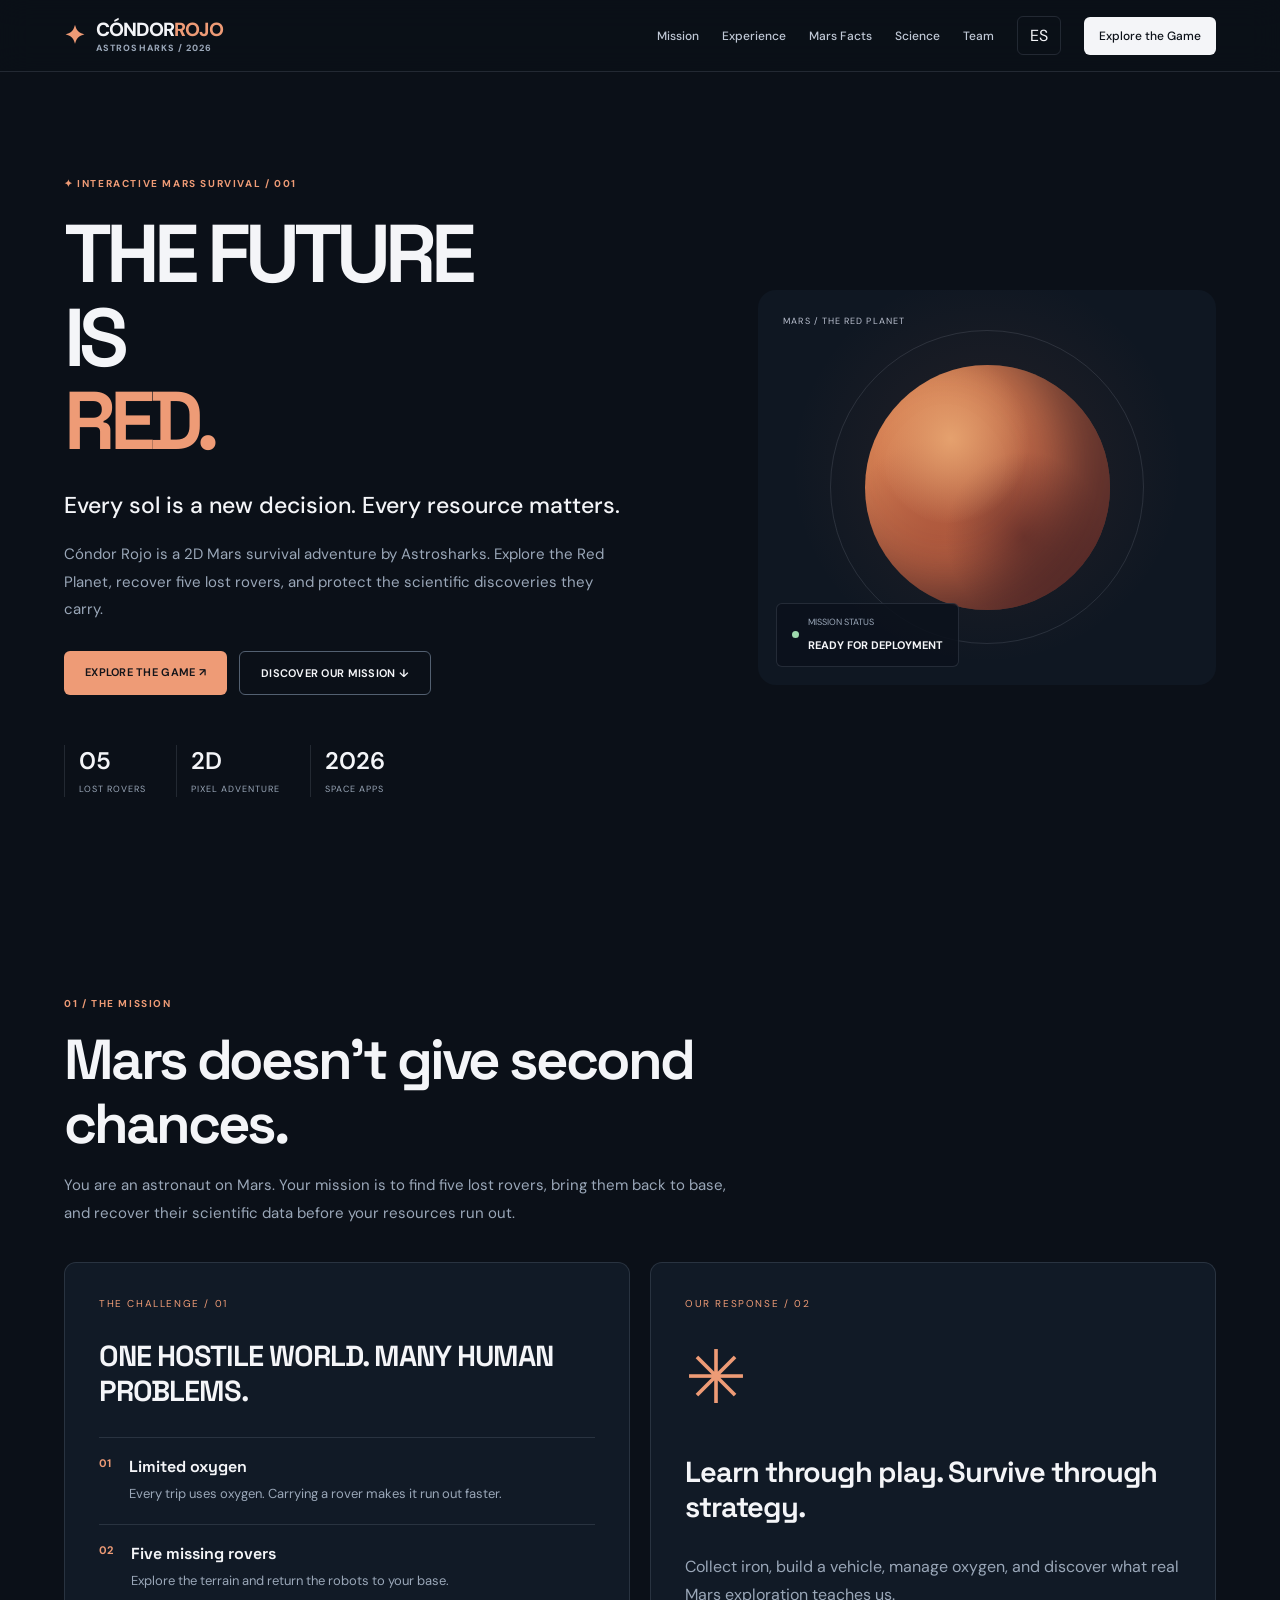
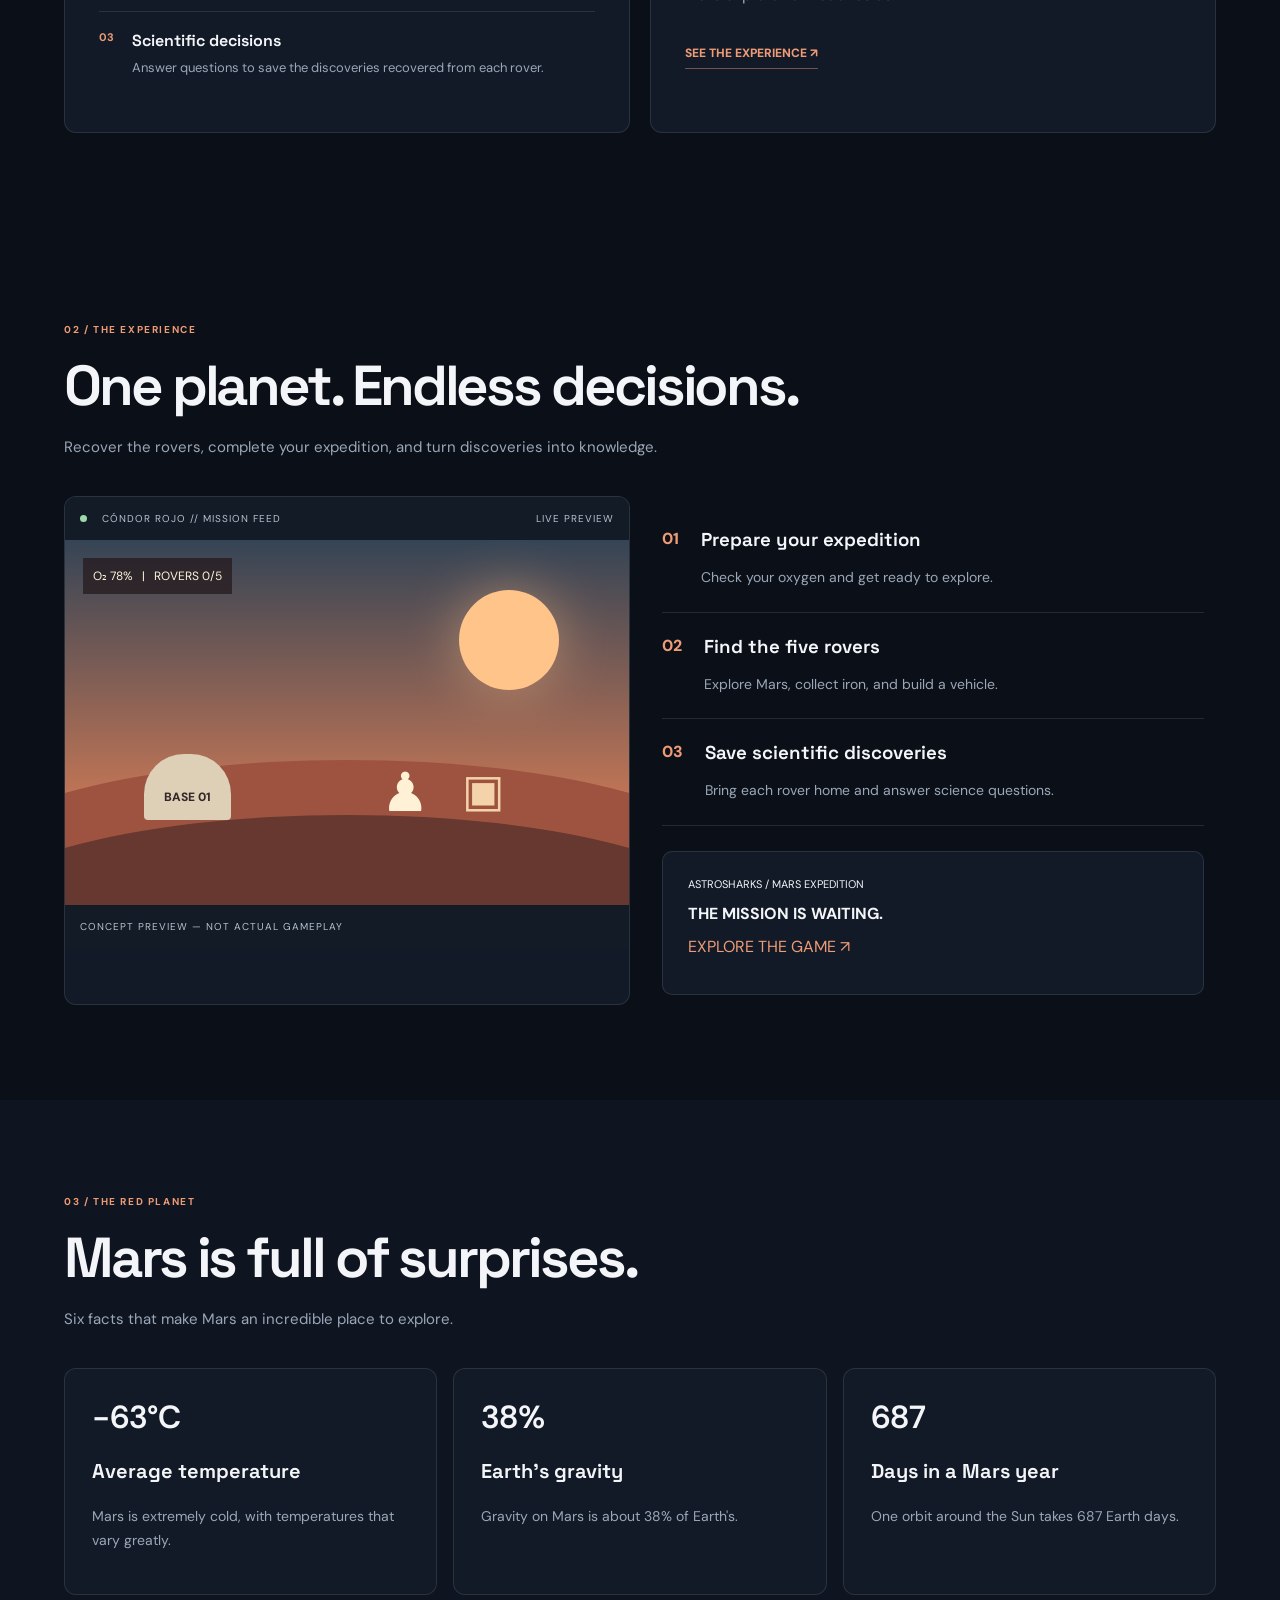
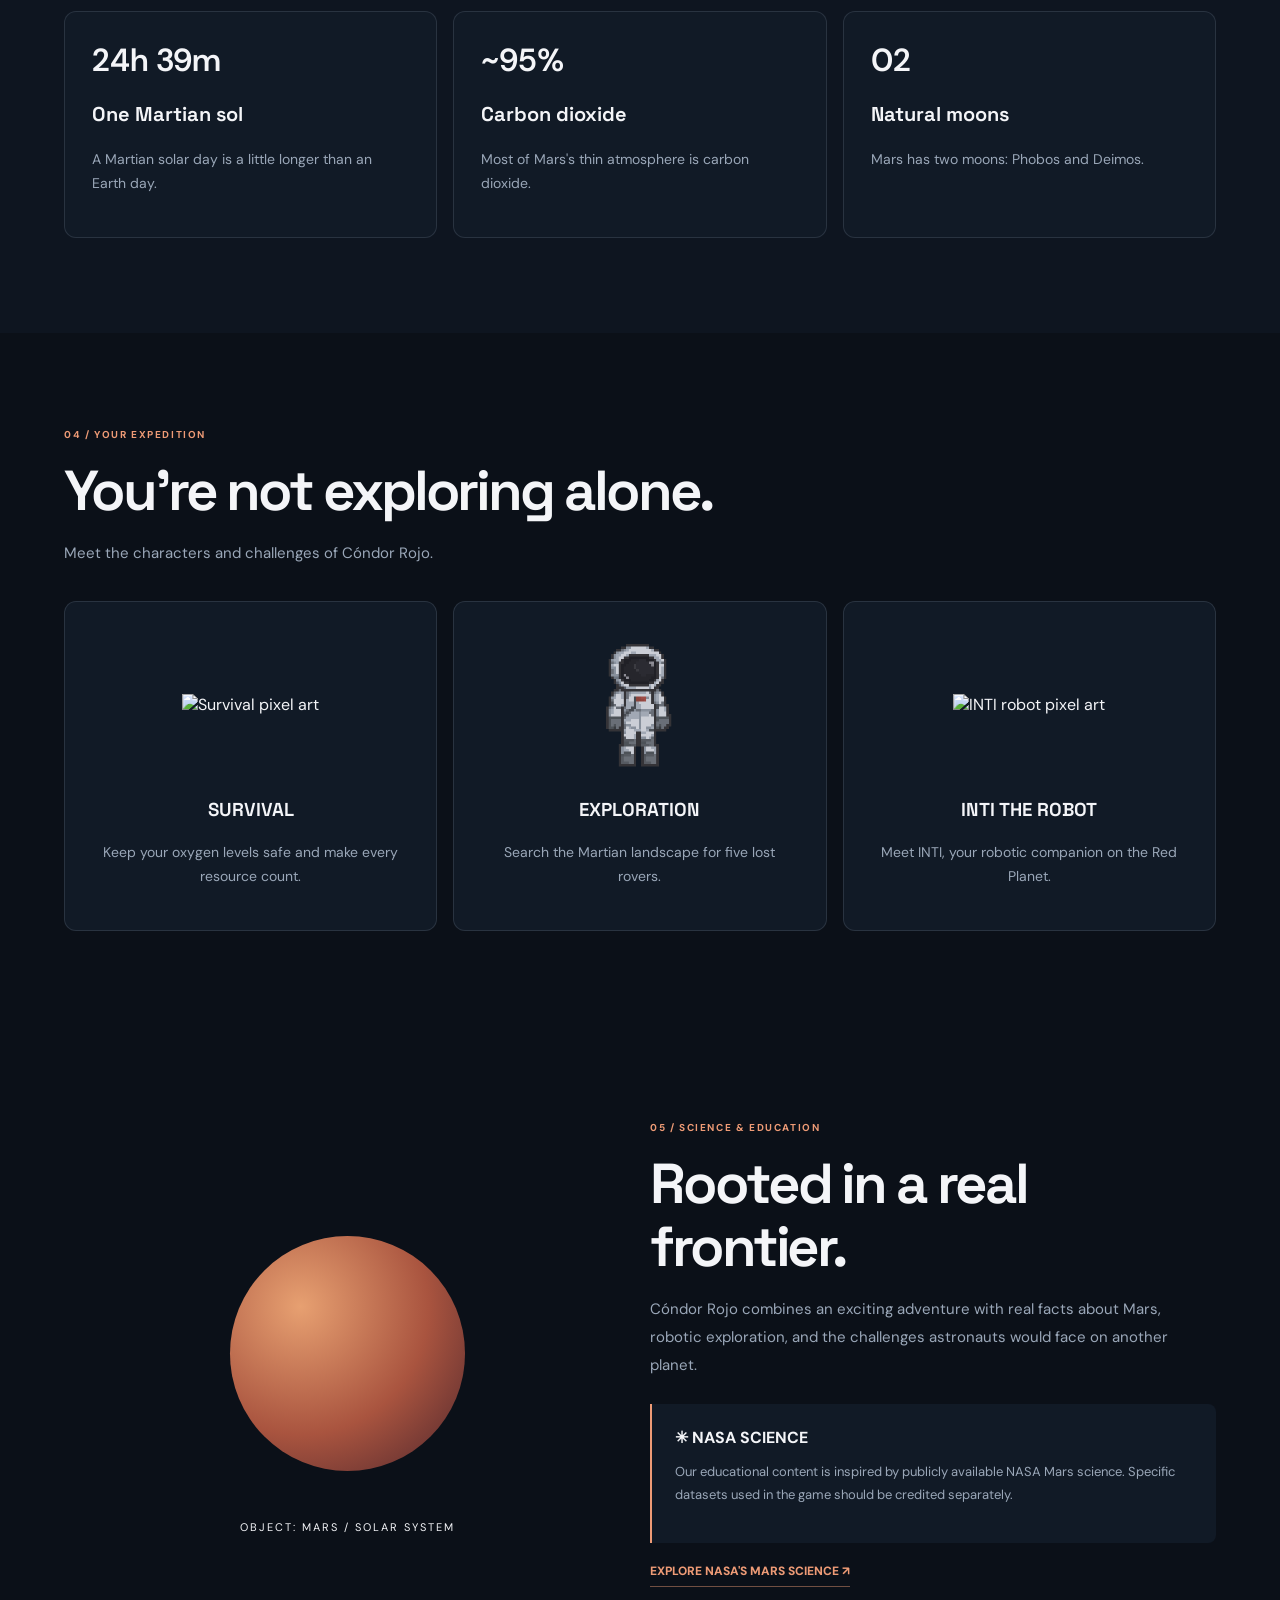
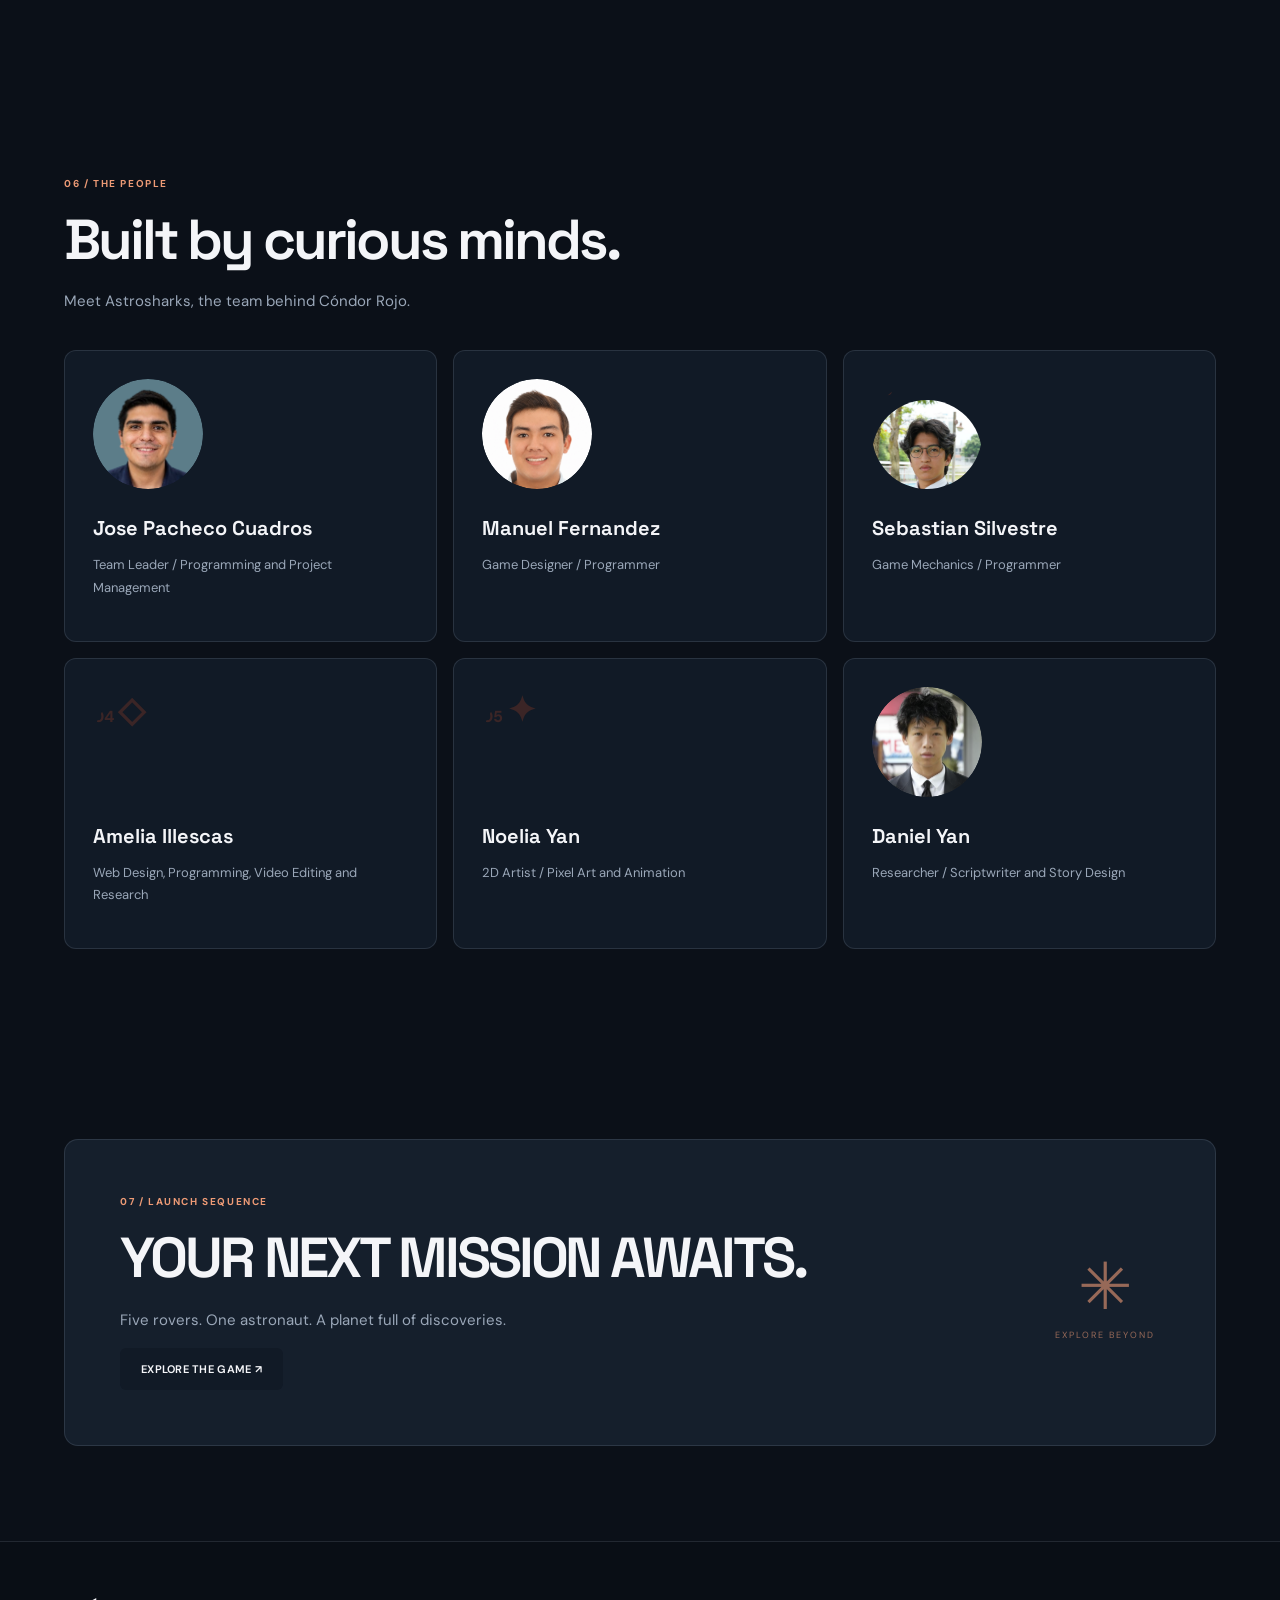
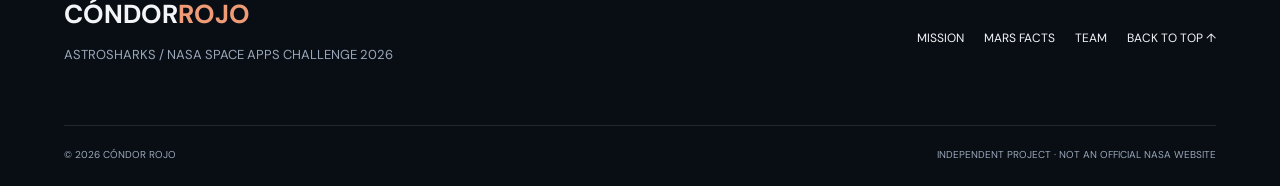
==== index.html @ 1a3d5476 "Another one" ====
<!DOCTYPE html>
<html lang="en">
<head>
  <meta charset="UTF-8">
  <meta name="viewport" content="width=device-width, initial-scale=1">
  <title>Cóndor Rojo | Astrosharks</title>
  <meta name="description" content="Explore Mars, recover five rovers, and learn real science in Cóndor Rojo.">
  <link rel="preconnect" href="https://fonts.googleapis.com">
  <link rel="preconnect" href="https://fonts.gstatic.com" crossorigin>
  <link href="https://fonts.googleapis.com/css2?family=DM+Sans:wght@400;500;600;700&family=Space+Grotesk:wght@400;500;600;700&display=swap" rel="stylesheet">
  <link rel="stylesheet" href="styles.css">
  <link rel="stylesheet" href="minimal.css">
  <script src="script.js" defer></script>
</head>

<body>
  <div id="scrollProgress"></div>

  <div class="top-strip">
    <span class="live-dot"></span>
    <span data-en="AN INDEPENDENT NASA SPACE APPS CHALLENGE 2026 PROJECT"
          data-es="UN PROYECTO INDEPENDIENTE DE NASA SPACE APPS CHALLENGE 2026">
      AN INDEPENDENT NASA SPACE APPS CHALLENGE 2026 PROJECT
    </span>
    <span class="strip-right">EARTH → MARS</span>
  </div>

  <header class="site-header" id="top">
    <a href="#top" class="brand">
      <span class="brand-icon">✦</span>
      <span>
        CÓNDOR<span class="accent">ROJO</span>
        <small>ASTROSHARKS / 2026</small>
      </span>
    </a>

    <button class="menu-toggle" id="menuToggle" type="button"
            aria-label="Open navigation" aria-expanded="false">
      ☰
    </button>

    <nav id="mainNav" class="main-nav">
      <a href="#mission" data-en="Mission" data-es="Misión">Mission</a>
      <a href="#experience" data-en="Experience" data-es="Experiencia">Experience</a>
      <a href="#facts" data-en="Mars Facts" data-es="Datos de Marte">Mars Facts</a>
      <a href="#science" data-en="Science" data-es="Ciencia">Science</a>
      <a href="#team" data-en="Team" data-es="Equipo">Team</a>
      <button id="languageBtn" class="language-switch" type="button">ES</button>
      <a href="/condorRojowebsite/game/game.html" class="nav-cta" data-en="Explore the Game" data-es="Explorar el juego">Explore the Game</a>
    </nav>
  </header>

  <main>

    <!-- HERO -->
    <section class="hero">
      <div class="hero-copy reveal">
        <div class="eyebrow">✦ INTERACTIVE MARS SURVIVAL / 001</div>

        <h1>
          <span data-en="THE FUTURE" data-es="EL FUTURO">THE FUTURE</span>
          <span data-en="IS" data-es="ES">IS</span>
          <em data-en="RED." data-es="ROJO.">RED.</em>
        </h1>

        <p class="hero-subtitle"
           data-en="Every sol is a new decision. Every resource matters."
           data-es="Cada sol trae una nueva decisión. Cada recurso importa.">
          Every sol is a new decision. Every resource matters.
        </p>

        <p class="hero-description"
           data-en="Cóndor Rojo is a 2D Mars survival adventure by Astrosharks. Explore the Red Planet, recover five lost rovers, and protect the scientific discoveries they carry."
           data-es="Cóndor Rojo es una aventura de supervivencia en Marte creada por Astrosharks. Explora el planeta rojo, recupera cinco rovers perdidos y protege sus descubrimientos científicos.">
          Cóndor Rojo is a 2D Mars survival adventure by Astrosharks.
          Explore the Red Planet, recover five lost rovers, and protect
          the scientific discoveries they carry.
        </p>

        <div class="hero-actions">
          <a class="btn btn-primary" href="#experience"
             data-en="EXPLORE THE GAME ↗" data-es="EXPLORAR EL JUEGO ↗">
            EXPLORE THE GAME ↗
          </a>
          <a class="btn btn-outline" href="#mission"
             data-en="DISCOVER OUR MISSION ↓" data-es="DESCUBRE LA MISIÓN ↓">
            DISCOVER OUR MISSION ↓
          </a>
        </div>

        <div class="hero-stats">
          <div><strong>05</strong><span data-en="LOST ROVERS" data-es="ROVERS PERDIDOS">LOST ROVERS</span></div>
          <div><strong>2D</strong><span data-en="PIXEL ADVENTURE" data-es="AVENTURA PIXEL">PIXEL ADVENTURE</span></div>
          <div><strong>2026</strong><span>SPACE APPS</span></div>
        </div>
      </div>

      <div class="hero-visual reveal">
        <div class="planet-illustration">
          <div class="planet"></div>
          <div class="planet-label">MARS / THE RED PLANET</div>
          <div class="planet-orbit"></div>
        </div>
        <div class="status-card">
          <span class="live-dot"></span>
          <div>
            <small>MISSION STATUS</small>
            <strong>READY FOR DEPLOYMENT</strong>
          </div>
        </div>
      </div>
    </section>

    <div class="marquee">
      <div>
        DISCOVER ✦ ADAPT ✦ SURVIVE ✦ EXPLORE ✦ LEARN ✦
        DISCOVER ✦ ADAPT ✦ SURVIVE ✦ EXPLORE ✦ LEARN ✦
      </div>
    </div>

    <!-- MISSION -->
    <section class="section section-mission" id="mission">
      <div class="section-heading reveal">
        <div class="kicker">01 / THE MISSION</div>
        <h2 data-en="Mars doesn't give second chances."
            data-es="Marte no da segundas oportunidades.">
          Mars doesn't give second chances.
        </h2>
        <p data-en="You are an astronaut on Mars. Your mission is to find five lost rovers, bring them back to base, and recover their scientific data before your resources run out."
           data-es="Eres un astronauta en Marte. Tu misión es encontrar cinco rovers perdidos, llevarlos a la base y recuperar sus datos científicos antes de quedarte sin recursos.">
          You are an astronaut on Mars. Your mission is to find five lost
          rovers, bring them back to base, and recover their scientific
          data before your resources run out.
        </p>
      </div>

      <div class="mission-grid">
        <article class="panel challenge-panel reveal">
          <div class="panel-label">THE CHALLENGE / 01</div>
          <h3 data-en="ONE HOSTILE WORLD. MANY HUMAN PROBLEMS."
              data-es="UN MUNDO HOSTIL. MUCHOS DESAFÍOS HUMANOS.">
            ONE HOSTILE WORLD. MANY HUMAN PROBLEMS.
          </h3>

          <div class="challenge-item">
            <span>01</span>
            <div>
              <h4 data-en="Limited oxygen" data-es="Oxígeno limitado">Limited oxygen</h4>
              <p data-en="Every trip uses oxygen. Carrying a rover makes it run out faster."
                 data-es="Cada viaje consume oxígeno. Cargar un rover hace que se agote más rápido.">
                Every trip uses oxygen. Carrying a rover makes it run out faster.
              </p>
            </div>
          </div>

          <div class="challenge-item">
            <span>02</span>
            <div>
              <h4 data-en="Five missing rovers" data-es="Cinco rovers perdidos">Five missing rovers</h4>
              <p data-en="Explore the terrain and return the robots to your base."
                 data-es="Explora el terreno y devuelve los robots a tu base.">
                Explore the terrain and return the robots to your base.
              </p>
            </div>
          </div>

          <div class="challenge-item">
            <span>03</span>
            <div>
              <h4 data-en="Scientific decisions" data-es="Decisiones científicas">Scientific decisions</h4>
              <p data-en="Answer questions to save the discoveries recovered from each rover."
                 data-es="Responde preguntas para guardar los descubrimientos recuperados de cada rover.">
                Answer questions to save the discoveries recovered from each rover.
              </p>
            </div>
          </div>
        </article>

        <article class="panel solution-panel reveal">
          <div class="panel-label">OUR RESPONSE / 02</div>
          <div class="solution-symbol">✳</div>
          <h3 data-en="Learn through play. Survive through strategy."
              data-es="Aprende jugando. Sobrevive con estrategia.">
            Learn through play. Survive through strategy.
          </h3>
          <p data-en="Collect iron, build a vehicle, manage oxygen, and discover what real Mars exploration teaches us."
             data-es="Recolecta hierro, construye un vehículo, administra el oxígeno y descubre qué nos enseña la exploración real de Marte.">
            Collect iron, build a vehicle, manage oxygen,
            and discover what real Mars exploration teaches us.
          </p>
          <a href="#experience" class="text-link"
             data-en="SEE THE EXPERIENCE ↗" data-es="VER LA EXPERIENCIA ↗">
            SEE THE EXPERIENCE ↗
          </a>
        </article>
      </div>
    </section>

    <!-- EXPERIENCE -->
    <section class="section section-experience" id="experience">
      <div class="section-heading reveal">
        <div class="kicker">02 / THE EXPERIENCE</div>
        <h2 data-en="One planet. Endless decisions."
            data-es="Un planeta. Infinitas decisiones.">
          One planet. Endless decisions.
        </h2>
        <p data-en="Recover the rovers, complete your expedition, and turn discoveries into knowledge."
           data-es="Recupera los rovers, completa tu expedición y convierte descubrimientos en conocimiento.">
          Recover the rovers, complete your expedition,
          and turn discoveries into knowledge.
        </p>
      </div>

      <div class="experience-layout">
        <div class="game-preview reveal">
          <div class="preview-bar">
            <span class="live-dot"></span>
            CÓNDOR ROJO // MISSION FEED
            <span>LIVE PREVIEW</span>
          </div>

          <div class="preview-art">
            <div class="preview-sky"></div>
            <div class="preview-hill hill-back"></div>
            <div class="preview-hill hill-front"></div>
            <div class="preview-base">BASE 01</div>
            <div class="preview-rover">▣</div>
            <div class="preview-astronaut">♟</div>
            <div class="preview-hud">O₂ 78% &nbsp; | &nbsp; ROVERS 0/5</div>
          </div>

          <div class="preview-caption"
               data-en="CONCEPT PREVIEW — NOT ACTUAL GAMEPLAY"
               data-es="VISTA CONCEPTUAL — NO ES UNA CAPTURA DEL JUEGO">
            CONCEPT PREVIEW — NOT ACTUAL GAMEPLAY
          </div>
        </div>

        <div class="mission-steps reveal">
          <div class="step">
            <span class="step-number">01</span>
            <div>
              <h3 data-en="Prepare your expedition" data-es="Prepara tu expedición">Prepare your expedition</h3>
              <p data-en="Check your oxygen and get ready to explore."
                 data-es="Revisa tu oxígeno y prepárate para explorar.">
                Check your oxygen and get ready to explore.
              </p>
            </div>
          </div>

          <div class="step">
            <span class="step-number">02</span>
            <div>
              <h3 data-en="Find the five rovers" data-es="Encuentra los cinco rovers">Find the five rovers</h3>
              <p data-en="Explore Mars, collect iron, and build a vehicle."
                 data-es="Explora Marte, recolecta hierro y construye un vehículo.">
                Explore Mars, collect iron, and build a vehicle.
              </p>
            </div>
          </div>

          <div class="step">
            <span class="step-number">03</span>
            <div>
              <h3 data-en="Save scientific discoveries" data-es="Guarda descubrimientos científicos">Save scientific discoveries</h3>
              <p data-en="Bring each rover home and answer science questions."
                 data-es="Lleva cada rover a casa y responde preguntas de ciencia.">
                Bring each rover home and answer science questions.
              </p>
            </div>
          </div>

          <div class="experience-callout">
            <span>ASTROSHARKS / MARS EXPEDITION</span>
            <strong data-en="THE MISSION IS WAITING."
                    data-es="LA MISIÓN TE ESPERA.">
              THE MISSION IS WAITING.
            </strong>
            <a href="#launch" data-en="EXPLORE THE GAME ↗"
               data-es="EXPLORAR EL JUEGO ↗">EXPLORE THE GAME ↗</a>
          </div>
        </div>
      </div>
    </section>

    <!-- MARS FACTS -->
    <section class="section section-facts" id="facts">
      <div class="section-heading reveal">
        <div class="kicker">03 / THE RED PLANET</div>
        <h2 data-en="Mars is full of surprises."
            data-es="Marte está lleno de sorpresas.">
          Mars is full of surprises.
        </h2>
        <p data-en="Six facts that make Mars an incredible place to explore."
           data-es="Seis datos que hacen de Marte un lugar increíble para explorar.">
          Six facts that make Mars an incredible place to explore.
        </p>
      </div>

      <div class="facts-grid">
        <article class="fact-card reveal">
          <strong>−63°C</strong>
          <h3 data-en="Average temperature" data-es="Temperatura promedio">Average temperature</h3>
          <p data-en="Mars is extremely cold, with temperatures that vary greatly."
             data-es="Marte es extremadamente frío y sus temperaturas varían mucho.">
            Mars is extremely cold, with temperatures that vary greatly.
          </p>
        </article>

        <article class="fact-card reveal">
          <strong>38%</strong>
          <h3 data-en="Earth's gravity" data-es="Gravedad de la Tierra">Earth's gravity</h3>
          <p data-en="Gravity on Mars is about 38% of Earth's."
             data-es="La gravedad de Marte es aproximadamente el 38% de la terrestre.">
            Gravity on Mars is about 38% of Earth's.
          </p>
        </article>

        <article class="fact-card reveal">
          <strong>687</strong>
          <h3 data-en="Days in a Mars year" data-es="Días en un año marciano">Days in a Mars year</h3>
          <p data-en="One orbit around the Sun takes 687 Earth days."
             data-es="Una vuelta alrededor del Sol dura 687 días terrestres.">
            One orbit around the Sun takes 687 Earth days.
          </p>
        </article>

        <article class="fact-card reveal">
          <strong>24h 39m</strong>
          <h3 data-en="One Martian sol" data-es="Un sol marciano">One Martian sol</h3>
          <p data-en="A Martian solar day is a little longer than an Earth day."
             data-es="Un día solar marciano es un poco más largo que uno terrestre.">
            A Martian solar day is a little longer than an Earth day.
          </p>
        </article>

        <article class="fact-card reveal">
          <strong>~95%</strong>
          <h3 data-en="Carbon dioxide" data-es="Dióxido de carbono">Carbon dioxide</h3>
          <p data-en="Most of Mars's thin atmosphere is carbon dioxide."
             data-es="La mayor parte de la delgada atmósfera marciana es dióxido de carbono.">
            Most of Mars's thin atmosphere is carbon dioxide.
          </p>
        </article>

        <article class="fact-card reveal">
          <strong>02</strong>
          <h3 data-en="Natural moons" data-es="Lunas naturales">Natural moons</h3>
          <p data-en="Mars has two moons: Phobos and Deimos."
             data-es="Marte tiene dos lunas: Fobos y Deimos.">
            Mars has two moons: Phobos and Deimos.
          </p>
        </article>
      </div>
    </section>

    <!-- SURVIVAL / INTI -->
    <section class="section companions-section" id="companions">
      <div class="section-heading reveal">
        <div class="kicker">04 / YOUR EXPEDITION</div>
        <h2 data-en="You're not exploring alone."
            data-es="No estás explorando solo.">
          You're not exploring alone.
        </h2>
        <p data-en="Meet the characters and challenges of Cóndor Rojo."
           data-es="Conoce a los personajes y desafíos de Cóndor Rojo.">
          Meet the characters and challenges of Cóndor Rojo.
        </p>
      </div>

      <div class="companion-grid">
        <article class="companion-card reveal">
          <div class="companion-image">
            <img src="images/skull.png" alt="Survival pixel art" loading="lazy">
          </div>
          <h3>SURVIVAL</h3>
          <p data-en="Keep your oxygen levels safe and make every resource count."
             data-es="Cuida tus niveles de oxígeno y aprovecha cada recurso.">
            Keep your oxygen levels safe and make every resource count.
          </p>
        </article>

        <article class="companion-card reveal">
          <div class="companion-image">
            <img src="images/astronaut.png" alt="Astronaut pixel art" loading="lazy">
          </div>
          <h3>EXPLORATION</h3>
          <p data-en="Search the Martian landscape for five lost rovers."
             data-es="Busca cinco rovers perdidos en el paisaje marciano.">
            Search the Martian landscape for five lost rovers.
          </p>
        </article>

        <article class="companion-card reveal">
          <div class="companion-image">
            <img src="images/robot.png" alt="INTI robot pixel art" loading="lazy">
          </div>
          <h3>INTI THE ROBOT</h3>
          <p data-en="Meet INTI, your robotic companion on the Red Planet."
             data-es="Conoce a INTI, tu compañero robótico en el planeta rojo.">
            Meet INTI, your robotic companion on the Red Planet.
          </p>
        </article>
      </div>
    </section>

    <!-- SCIENCE -->
    <section class="section section-science" id="science">
      <div class="science-layout">
        <div class="science-art reveal">
          <div class="science-planet"></div>
          <span>OBJECT: MARS / SOLAR SYSTEM</span>
        </div>

        <div class="science-copy reveal">
          <div class="kicker">05 / SCIENCE & EDUCATION</div>
          <h2 data-en="Rooted in a real frontier."
              data-es="Basado en una frontera real.">
            Rooted in a real frontier.
          </h2>
          <p data-en="Cóndor Rojo combines an exciting adventure with real facts about Mars, robotic exploration, and the challenges astronauts would face on another planet."
             data-es="Cóndor Rojo combina una aventura emocionante con datos reales sobre Marte, la exploración robótica y los desafíos de los astronautas en otro planeta.">
            Cóndor Rojo combines an exciting adventure with real facts
            about Mars, robotic exploration, and the challenges astronauts
            would face on another planet.
          </p>

          <div class="science-note">
            <strong>✳ NASA SCIENCE</strong>
            <p data-en="Our educational content is inspired by publicly available NASA Mars science. Specific datasets used in the game should be credited separately."
               data-es="Nuestro contenido educativo se inspira en información pública de NASA sobre Marte. Los conjuntos de datos específicos utilizados en el juego deben citarse por separado.">
              Our educational content is inspired by publicly available
              NASA Mars science. Specific datasets used in the game
              should be credited separately.
            </p>
          </div>

          <a class="text-link" href="https://science.nasa.gov/mars/"
             target="_blank" rel="noopener noreferrer"
             data-en="EXPLORE NASA'S MARS SCIENCE ↗"
             data-es="EXPLORA LA CIENCIA DE MARTE DE NASA ↗">
            EXPLORE NASA'S MARS SCIENCE ↗
          </a>
        </div>
      </div>
    </section>

    <!-- TEAM -->
    <section class="section team-section" id="team">
      <div class="section-heading reveal">
        <div class="kicker">06 / THE PEOPLE</div>
        <h2 data-en="Built by curious minds."
            data-es="Creado por mentes curiosas.">
          Built by curious minds.
        </h2>
        <p data-en="Meet Astrosharks, the team behind Cóndor Rojo."
           data-es="Conoce a Astrosharks, el equipo detrás de Cóndor Rojo.">
          Meet Astrosharks, the team behind Cóndor Rojo.
        </p>
      </div>

      <div class="team-grid">
        <article class="team-card reveal">
          <div class="team-avatar">
            <img src="images/JAPC.png" alt="Portrait Member 01">
          </div>
          <h3>Jose Pacheco Cuadros</h3>
          <p>Team Leader / Programming and Project Management</p>
        </article>

        <article class="team-card reveal">
          <div class="team-avatar">
            <img src="images/MFC.jpg" alt="Portrait Member 02">
          </div>
          <h3>Manuel Fernandez</h3>
          <p>Game Designer / Programmer</p>
        </article>

        <article class="team-card reveal">
          <div class="team-avatar">03
            <img src="images/SSH.jpg" alt="Portrait Member 03">
          </div>
          <h3>Sebastian Silvestre</h3>
          <p>Game Mechanics / Programmer</p>
        </article>

        <article class="team-card reveal">
          <div class="team-avatar">04 <span>◇</span></div>
          <h3>Amelia Illescas</h3>
          <p>Web Design, Programming, Video Editing and Research</p>
        </article>

        <article class="team-card reveal">
          <div class="team-avatar">05 <span>✦</span></div>
          <h3>Noelia Yan</h3>
          <p>2D Artist / Pixel Art and Animation</p>
        </article>

        <article class="team-card reveal">
          <div class="team-avatar">
            <img src="images/DYW.png" alt="Portrait Member 06">
          </div>
          <h3>Daniel Yan</h3>
          <p>Researcher / Scriptwriter and Story Design</p>
        </article>
      </div>
    </section>

    <!-- FINAL -->
    <section class="section final-section" id="launch">
      <div class="final-card reveal">
        <div>
          <div class="kicker">07 / LAUNCH SEQUENCE</div>
          <h2 data-en="YOUR NEXT MISSION AWAITS."
              data-es="TU PRÓXIMA MISIÓN TE ESPERA.">
            YOUR NEXT MISSION AWAITS.
          </h2>
          <p data-en="Five rovers. One astronaut. A planet full of discoveries."
             data-es="Cinco rovers. Un astronauta. Un planeta lleno de descubrimientos.">
            Five rovers. One astronaut. A planet full of discoveries.
          </p>
          <a class="btn btn-dark" href="#experience"
             data-en="EXPLORE THE GAME ↗" data-es="EXPLORAR EL JUEGO ↗">
            EXPLORE THE GAME ↗
          </a>
        </div>
        <div class="final-emblem">✳ <span>EXPLORE BEYOND</span></div>
      </div>
    </section>

  </main>

  <footer class="footer">
    <div class="footer-main">
      <div>
        <strong>CÓNDOR<span class="accent">ROJO</span></strong>
        <p>ASTROSHARKS / NASA SPACE APPS CHALLENGE 2026</p>
      </div>
      <div class="footer-links">
        <a href="#mission">MISSION</a>
        <a href="#facts">MARS FACTS</a>
        <a href="#team">TEAM</a>
        <a href="#top">BACK TO TOP ↑</a>
      </div>
    </div>
    <div class="footer-bottom">
      <span>© <span id="year">2026</span> CÓNDOR ROJO</span>
      <span>INDEPENDENT PROJECT · NOT AN OFFICIAL NASA WEBSITE</span>
    </div>
  </footer>
</body>
</html>
---- styles.css ----
:root {
  --bg: #1d151b;
  --panel: #302128;
  --panel2: #452a2c;
  --orange: #f6a56b;
  --rust: #bd6447;
  --cream: #fff2e4;
  --muted: #d1b5a9;
  --line: rgba(255, 215, 180, .18);
}

* { box-sizing: border-box; }

html {
  scroll-behavior: smooth;
  scroll-padding-top: 90px;
}

body {
  margin: 0;
  background: var(--bg);
  color: var(--cream);
  font-family: "DM Sans", sans-serif;
}

a { color: inherit; text-decoration: none; }
button { font: inherit; cursor: pointer; }
h1, h2, h3, h4 { font-family: "Space Grotesk", sans-serif; }
p { line-height: 1.75; }
.accent, em { color: var(--orange); }
em { font-style: normal; }

#scrollProgress {
  position: fixed;
  top: 0;
  left: 0;
  width: 0;
  height: 3px;
  background: var(--orange);
  z-index: 300;
}

.live-dot {
  display: inline-block;
  width: 7px;
  height: 7px;
  border-radius: 50%;
  background: #a8e9b3;
  box-shadow: 0 0 12px #a8e9b3;
  margin-right: 9px;
}

.top-strip {
  padding: 12px 5%;
  background: #422728;
  color: #f8c8a1;
  font-size: 10px;
  letter-spacing: 1.3px;
  text-align: center;
}

.strip-right { float: right; }

.site-header {
  position: sticky;
  top: 0;
  z-index: 200;
  padding: 19px 5%;
  background: rgba(29, 21, 27, .96);
  backdrop-filter: blur(15px);
  border-bottom: 1px solid var(--line);
  display: flex;
  align-items: center;
  justify-content: space-between;
  gap: 20px;
}

.brand {
  display: flex;
  align-items: center;
  gap: 12px;
  font-weight: 800;
  font-size: 20px;
  letter-spacing: -.8px;
  white-space: nowrap;
}

.brand-icon {
  color: var(--orange);
  font-size: 33px;
}

.brand small {
  display: block;
  font-size: 9px;
  letter-spacing: 1.7px;
  color: var(--muted);
}

.main-nav {
  display: flex;
  align-items: center;
  gap: 19px;
}

.main-nav a {
  font-size: 12px;
  font-weight: 600;
}

.main-nav a:hover { color: var(--orange); }

.language-switch {
  border: 1px solid var(--orange);
  border-radius: 25px;
  background: transparent;
  color: var(--cream);
  padding: 9px 14px;
}

.nav-cta {
  padding: 12px 15px;
  background: var(--orange);
  color: #28191b !important;
}

.menu-toggle { display: none; }

.hero {
  min-height: 680px;
  max-width: 1500px;
  margin: auto;
  padding: 90px 5%;
  display: grid;
  grid-template-columns: 1.1fr 1fr;
  align-items: center;
  gap: 55px;
  background: radial-gradient(
    ellipse at 80% 50%,
    rgba(177, 89, 54, .24),
    transparent 60%
  );
}

.eyebrow, .kicker {
  color: var(--orange);
  font-size: 11px;
  font-weight: 700;
  letter-spacing: 2px;
}

.hero h1 {
  font-size: clamp(55px, 7vw, 110px);
  letter-spacing: -5px;
  line-height: .98;
  margin: 25px 0;
}

.hero h1 span { display: block; }

.hero-subtitle {
  font-size: 22px;
  font-weight: 700;
}

.hero-description {
  max-width: 560px;
  color: var(--muted);
}

.hero-actions {
  display: flex;
  gap: 12px;
  flex-wrap: wrap;
  margin-top: 30px;
}

.btn {
  display: inline-block;
  padding: 16px 22px;
  font-size: 12px;
  font-weight: 800;
  transition: transform .25s;
}

.btn:hover { transform: translateY(-4px); }

.btn-primary {
  background: var(--orange);
  color: #2b191a;
}

.btn-outline { border: 1px solid var(--rust); }
.btn-dark { background: #25181c; }

.hero-stats {
  display: flex;
  flex-wrap: wrap;
  gap: 30px;
  margin-top: 55px;
}

.hero-stats div {
  border-left: 1px solid var(--rust);
  padding-left: 15px;
}

.hero-stats strong {
  display: block;
  font-size: 29px;
}

.hero-stats span {
  color: var(--muted);
  font-size: 10px;
  letter-spacing: 1px;
}

.hero-visual { position: relative; }

.planet-illustration {
  height: 470px;
  position: relative;
  display: grid;
  place-items: center;
  overflow: hidden;
  border: 1px solid #985b47;
  background: radial-gradient(
    circle at center,
    #854532,
    #362128 70%
  );
}

.planet {
  width: 310px;
  height: 310px;
  border-radius: 50%;
  background:
    radial-gradient(ellipse at 35% 30%, #e5a16e, transparent 35%),
    radial-gradient(ellipse at 65% 70%, #78392f, transparent 35%),
    radial-gradient(ellipse at 30% 70%, #b05a3e, transparent 40%),
    linear-gradient(135deg, #e68e5a, #8a3b32);
  box-shadow: inset -45px -25px 50px #381c26aa,
              0 0 80px #d56b4c66;
  animation: float 6s ease-in-out infinite;
}

.planet-orbit {
  position: absolute;
  width: 400px;
  height: 400px;
  border: 1px dashed #ffffff40;
  border-radius: 50%;
}

.planet-label {
  position: absolute;
  top: 25px;
  left: 25px;
  font-size: 11px;
  letter-spacing: 2px;
  color: #ffe0bf;
}

.status-card {
  position: absolute;
  bottom: -20px;
  left: -15px;
  background: #34252b;
  border: 1px solid var(--rust);
  padding: 20px;
  display: flex;
  align-items: center;
  box-shadow: 0 20px 40px #0006;
}

.status-card small {
  display: block;
  color: var(--muted);
  font-size: 10px;
  margin-bottom: 5px;
}

.status-card strong { font-size: 12px; }

.marquee {
  background: #b45b41;
  padding: 16px;
  text-align: center;
  overflow: hidden;
  white-space: nowrap;
  letter-spacing: 3px;
  font-size: 12px;
}

.section {
  padding: 105px 5%;
  max-width: 1500px;
  margin: auto;
}

.section-heading {
  max-width: 820px;
  margin-bottom: 45px;
}

.section h2 {
  font-size: clamp(40px, 5vw, 70px);
  line-height: 1.1;
  letter-spacing: -2px;
  margin: 20px 0;
}

.section-heading p {
  color: var(--muted);
  font-size: 17px;
}

.mission-grid, .experience-layout, .science-layout {
  display: grid;
  grid-template-columns: 1fr 1fr;
  gap: 24px;
}

.panel {
  padding: 35px;
  min-height: 470px;
  border: 1px solid var(--line);
  background: var(--panel);
}

.challenge-panel {
  background: linear-gradient(145deg, #4a2a2b, #302127);
}

.solution-panel {
  background: linear-gradient(145deg, #754333, #3a242a);
}

.panel-label {
  color: var(--orange);
  font-size: 11px;
  letter-spacing: 2px;
}

.panel h3 {
  font-size: 28px;
  line-height: 1.2;
}

.challenge-item {
  display: flex;
  gap: 22px;
  padding: 18px 0;
  border-top: 1px solid var(--line);
}

.challenge-item > span {
  color: var(--orange);
  font-weight: 700;
}

.challenge-item h4 { margin: 0; }

.challenge-item p {
  margin: 6px 0 0;
  font-size: 13px;
  color: var(--muted);
}

.solution-symbol {
  font-size: 120px;
  color: #ffd29a;
  text-align: center;
  margin: 30px 0;
  animation: spin 35s linear infinite;
}

.solution-panel p { color: #f1d0be; }

.text-link {
  display: inline-block;
  color: var(--orange);
  border-bottom: 1px solid var(--orange);
  padding-bottom: 7px;
  margin-top: 20px;
  font-size: 12px;
  font-weight: 800;
}

.section-experience, .section-systems {
  background: #291c23;
}

.game-preview {
  background: #3c282c;
  border: 1px solid var(--line);
  overflow: hidden;
}

.preview-bar, .preview-caption {
  padding: 15px;
  color: #f5c7a3;
  font-size: 10px;
  letter-spacing: 1px;
}

.preview-bar {
  display: flex;
  align-items: center;
  gap: 6px;
}

.preview-bar > span:last-child {
  margin-left: auto;
}

.preview-art {
  height: 365px;
  overflow: hidden;
  position: relative;
  background: linear-gradient(#733f45, #d07a55 75%);
}

.preview-sky {
  position: absolute;
  width: 100px;
  height: 100px;
  border-radius: 50%;
  background: #ffc48a;
  top: 50px;
  right: 70px;
  box-shadow: 0 0 55px #ffc48a77;
}

.preview-hill {
  position: absolute;
  width: 140%;
  height: 220px;
  left: -20%;
  border-radius: 50% 50% 0 0;
}

.hill-back {
  bottom: -75px;
  background: #9e5341;
}

.hill-front {
  bottom: -130px;
  background: #66382f;
}

.preview-base {
  position: absolute;
  bottom: 85px;
  left: 14%;
  background: #ddd0b6;
  color: #35262a;
  padding: 35px 20px 15px;
  border-radius: 40px 40px 4px 4px;
  font-size: 12px;
  font-weight: 800;
}

.preview-rover {
  position: absolute;
  bottom: 85px;
  right: 22%;
  font-size: 45px;
  color: #f4d3aa;
}

.preview-astronaut {
  position: absolute;
  bottom: 77px;
  left: 56%;
  font-size: 54px;
  color: #fff1d5;
}

.preview-hud {
  position: absolute;
  top: 18px;
  left: 18px;
  background: #24191cbb;
  padding: 10px;
  font-size: 12px;
  color: #fff4dc;
}

.mission-steps { padding: 10px 20px; }

.step {
  display: flex;
  gap: 22px;
  padding: 22px 0;
  border-bottom: 1px solid var(--line);
}

.step-number {
  color: var(--orange);
  font-weight: 800;
}

.step h3 { margin: 0; }

.step p {
  color: var(--muted);
  font-size: 14px;
  margin-bottom: 0;
}

.experience-callout {
  margin-top: 25px;
  padding: 25px;
  background: #53332d;
  border: 1px solid #9c614a;
}

.experience-callout span,
.experience-callout strong,
.experience-callout a {
  display: block;
  margin-bottom: 12px;
}

.experience-callout span { font-size: 11px; }
.experience-callout a { color: var(--orange); }

.systems-grid, .facts-grid, .companion-grid {
  display: grid;
  grid-template-columns: repeat(3, 1fr);
  gap: 18px;
}

.system-card, .fact-card, .companion-card {
  padding: 28px;
  border: 1px solid var(--line);
  background: #38252b;
  border-radius: 14px;
  transition: transform .3s, border-color .3s;
}

.system-card:hover, .fact-card:hover,
.companion-card:hover, .team-card:hover {
  transform: translateY(-7px);
  border-color: var(--orange);
}

.system-card .system-icon {
  font-size: 40px;
  color: var(--orange);
  margin-bottom: 25px;
}

.system-card small {
  font-size: 10px;
  color: var(--orange);
  letter-spacing: 1px;
}

.system-card h3 { font-size: 23px; }

.system-card p, .fact-card p, .companion-card p {
  color: var(--muted);
  font-size: 14px;
}

.system-card > span:last-child {
  display: block;
  margin-top: 25px;
  color: var(--orange);
  font-size: 11px;
}

.section-facts {
  background: linear-gradient(#60372f, #352228);
}

.fact-card { background: #fff1db0e; }

.fact-card strong {
  font-size: 38px;
  color: #ffd18b;
}

.fact-card h3 { font-size: 20px; }

.companion-card { text-align: center; }

.companion-image {
  height: 170px;
  display: grid;
  place-items: center;
}

.companion-image img {
  max-width: 100%;
  max-height: 150px;
  object-fit: contain;
}

.companion-card h3 { color: var(--orange); }

.section-science {
  background: linear-gradient(135deg, #5e352e, #302127);
}

.science-layout { align-items: center; }

.science-art {
  min-height: 380px;
  position: relative;
  display: grid;
  place-items: center;
}

.science-planet {
  width: 270px;
  height: 270px;
  border-radius: 50%;
  background: radial-gradient(
    circle at 30% 30%,
    #e7a071,
    #a9543f 55%,
    #572a2e 95%
  );
  box-shadow: 0 0 80px #ffab6540;
}

.science-art > span {
  position: absolute;
  bottom: 10px;
  font-size: 11px;
  letter-spacing: 2px;
}

.science-copy > p { color: var(--muted); }

.science-note {
  padding: 23px;
  background: #fff1da12;
  border-left: 3px solid var(--orange);
  margin-top: 25px;
}

.science-note strong { color: var(--orange); }
.science-note p { color: #ead0c2; font-size: 13px; }

.team-grid {
  display: grid;
  grid-template-columns: repeat(3, 1fr);
  gap: 18px;
}

.team-card {
  background: #342329;
  border: 1px solid var(--line);
  padding: 27px;
  transition: .3s;
}

.team-avatar {
  width: 110px;
  height: 110px;
  border-radius: 50%;
  background: transparent;
  color: #3b2526;
  padding: 0;
  font-weight: 800;
  margin-bottom: 25px;
  display: flex;
  align-items: center;
  justify-content: space-between;
}

.team-avatar img {
  width: 100%;
  height: 100%;
  object-fit: cover;
  object-position: center;
  display: block;
  border-radius: 50%;
}


.team-avatar span { font-size: 35px; }
.team-card h3 { margin-bottom: 7px; }
.team-card p { color: var(--muted); font-size: 13px; }

.final-card {
  padding: 65px;
  background: linear-gradient(110deg, #b45a42, #e3965d);
  display: flex;
  justify-content: space-between;
  align-items: center;
  gap: 35px;
}

.final-card h2 { max-width: 700px; }
.final-card .kicker { color: #ffe0b7; }
.final-card p { font-size: 18px; }

.final-emblem {
  min-width: 180px;
  font-size: 90px;
  text-align: center;
}

.final-emblem span {
  display: block;
  font-size: 12px;
  letter-spacing: 2px;
}

.footer {
  background: #171218;
  padding: 55px 5% 25px;
}

.footer-main {
  display: flex;
  justify-content: space-between;
  flex-wrap: wrap;
  gap: 25px;
}

.footer-main strong { font-size: 26px; }
.footer-main p { color: var(--muted); font-size: 13px; }

.footer-links {
  display: flex;
  gap: 20px;
  flex-wrap: wrap;
  align-items: center;
  font-size: 12px;
}

.footer-bottom {
  display: flex;
  justify-content: space-between;
  gap: 15px;
  flex-wrap: wrap;
  border-top: 1px solid var(--line);
  margin-top: 45px;
  padding-top: 22px;
  color: var(--muted);
  font-size: 10px;
}

.reveal {
  opacity: 0;
  transform: translateY(25px);
  transition: opacity .7s, transform .7s;
}

.reveal.visible {
  opacity: 1;
  transform: translateY(0);
}

@keyframes float {
  50% { transform: translateY(-15px); }
}

@keyframes spin {
  to { transform: rotate(360deg); }
}

@media (max-width: 1100px) {
  .menu-toggle {
    display: block;
    background: transparent;
    border: 0;
    color: var(--cream);
    font-size: 25px;
  }

  .main-nav {
    display: none;
    position: absolute;
    top: 100%;
    left: 0;
    right: 0;
    padding: 25px 5%;
    background: #291c23;
    flex-direction: column;
    align-items: stretch;
    border-bottom: 1px solid var(--line);
  }

  .main-nav.open { display: flex; }
}

@media (max-width: 850px) {
  .hero { grid-template-columns: 1fr; }
  .hero-visual { max-width: 650px; }
  .mission-grid, .experience-layout,
  .science-layout { grid-template-columns: 1fr; }
  .systems-grid, .facts-grid,
  .companion-grid, .team-grid {
    grid-template-columns: repeat(2, 1fr);
  }
}

@media (max-width: 580px) {
  .top-strip { font-size: 8px; }
  .strip-right { display: none; }
  .brand { font-size: 17px; }
  .hero { padding: 60px 5%; }
  .hero h1 {
    font-size: 58px;
    letter-spacing: -3px;
  }
  .hero-subtitle { font-size: 19px; }
  .planet-illustration { height: 350px; }
  .planet { width: 235px; height: 235px; }
  .planet-orbit { width: 290px; height: 290px; }
  .status-card { left: 5px; padding: 12px; }
  .section { padding: 75px 5%; }
  .section h2 { font-size: 39px; }
  .panel { padding: 25px; min-height: 0; }
  .systems-grid, .facts-grid,
  .companion-grid, .team-grid {
    grid-template-columns: 1fr;
  }
  .final-card { padding: 30px; flex-direction: column; }
  .hero-actions { flex-direction: column; }
  .btn { text-align: center; }
}

@media (prefers-reduced-motion: reduce) {
  html { scroll-behavior: auto; }
  .reveal { opacity: 1; transform: none; }
  *, *::before, *::after {
    animation: none !important;
    transition: none !important;
  }
}
---- minimal.css ----
/* CÓNDOR ROJO — MINIMAL REDESIGN
   Load AFTER styles.css.
   Keeps the existing HTML and JavaScript.
*/

:root {
  --bg: #0b1018;
  --panel: #111a26;
  --panel2: #111a26;
  --orange: #ee9b76;
  --rust: #c98364;
  --cream: #f4f5f8;
  --muted: #9aa7b8;
  --line: rgba(203, 217, 235, .13);
}

body {
  background: var(--bg);
  color: var(--cream);
}

h1, h2, h3, h4 {
  font-weight: 650;
}

a:focus-visible,
button:focus-visible {
  outline: 2px solid var(--orange);
  outline-offset: 4px;
}

/* NAVIGATION */

.top-strip,
.marquee {
  display: none;
}

.site-header {
  max-width: none;
  padding: 16px max(5%, calc((100% - 1240px)/2));
  background: rgba(11, 16, 24, .94);
  border-bottom: 1px solid var(--line);
  box-shadow: none;
}

.brand {
  font-size: 19px;
  letter-spacing: -.05em;
}

.brand-icon {
  font-size: 25px;
}

.brand small {
  color: var(--muted);
  font-size: 9px;
  letter-spacing: .12em;
}

.main-nav {
  gap: 23px;
}

.main-nav a {
  font-size: 12px;
  font-weight: 500;
  color: #c0c9d6;
}

.main-nav a:hover {
  color: var(--cream);
}

.language-switch {
  color: var(--cream);
  border: 1px solid var(--line);
  border-radius: 6px;
  padding: 8px 12px;
}

.nav-cta {
  padding: 11px 15px;
  background: var(--cream);
  color: var(--bg) !important;
  border-radius: 6px;
}

.nav-cta:hover {
  background: #dfe4ec;
}

/* HERO */

.hero {
  max-width: 1340px;
  min-height: 620px;
  padding: 105px 5%;
  gap: 75px;
  grid-template-columns: 1.15fr .85fr;
  background: none;
}

.eyebrow,
.kicker,
.panel-label {
  color: var(--orange);
  font-size: 10px;
  letter-spacing: .16em;
}

.hero h1 {
  margin: 22px 0;
  font-size: clamp(56px, 6.4vw, 94px);
  line-height: 1.02;
  letter-spacing: -.075em;
}

.hero-subtitle {
  margin: 0 0 16px;
  font-size: clamp(18px, 2vw, 23px);
  font-weight: 500;
}

.hero-description {
  max-width: 550px;
  font-size: 15px;
  line-height: 1.85;
}

.hero-actions {
  margin-top: 27px;
  gap: 12px;
}

.btn {
  padding: 14px 21px;
  font-weight: 650;
  font-size: 11px;
  letter-spacing: .025em;
  border-radius: 6px;
  transition:
    background .2s,
    color .2s,
    border-color .2s,
    transform .2s;
}

.btn:hover {
  transform: translateY(-2px);
}

.btn-primary {
  background: var(--orange);
  color: #15151a;
}

.btn-primary:hover {
  background: #f5b294;
}

.btn-outline {
  border: 1px solid #536071;
  background: transparent;
}

.btn-outline:hover {
  border-color: var(--orange);
}

.btn-dark {
  background: #111a26;
  color: var(--cream);
}

.hero-stats {
  margin-top: 50px;
  gap: 30px;
}

.hero-stats div {
  border-color: var(--line);
  padding-left: 14px;
}

.hero-stats strong {
  font-size: 24px;
  font-weight: 600;
}

.hero-stats span {
  color: var(--muted);
  font-size: 9px;
}

/* MARS VISUAL */

.planet-illustration {
  height: 395px;
  border: none;
  border-radius: 18px;
  background:
    radial-gradient(
      circle at 50% 45%,
      rgba(208, 113, 79, .11),
      transparent 62%
    ),
    #0f1722;
}

.planet {
  width: 245px;
  height: 245px;
  box-shadow:
    inset -42px -24px 50px #301a2099;
  animation: none;
}

.planet-orbit {
  width: 314px;
  height: 314px;
  border: 1px solid rgba(210, 223, 238, .12);
}

.planet-label {
  color: #bbc1d0;
  font-size: 9px;
  letter-spacing: .12em;
}

.status-card {
  bottom: 18px;
  left: 18px;
  padding: 12px 15px;
  background: rgba(12, 18, 28, .88);
  border: 1px solid var(--line);
  box-shadow: none;
  border-radius: 6px;
}

.status-card small {
  font-size: 9px;
}

.status-card strong {
  font-size: 11px;
}

.live-dot {
  box-shadow: none;
  background: #9ed9ad;
}

/* GLOBAL SECTIONS */

.section {
  max-width: 1340px;
  padding: 95px 5%;
}

.section-heading {
  max-width: 790px;
  margin-bottom: 34px;
}

.section h2 {
  font-size: clamp(34px, 4.4vw, 59px);
  line-height: 1.13;
  letter-spacing: -.055em;
  margin: 18px 0 17px;
}

.section-heading p,
.science-copy > p {
  max-width: 680px;
  color: var(--muted);
  font-size: 15px;
  line-height: 1.85;
}

.mission-grid,
.experience-layout,
.science-layout {
  gap: 20px;
}

/* MISSION */

.panel {
  min-height: 0;
  padding: 34px;
  border-radius: 12px;
  border: 1px solid var(--line);
  background: var(--panel);
}

.challenge-panel,
.solution-panel {
  background: var(--panel);
}

.panel h3 {
  font-size: clamp(21px, 2.4vw, 29px);
  letter-spacing: -.035em;
}

.challenge-item {
  padding: 18px 0;
  gap: 18px;
}

.challenge-item > span {
  font-size: 11px;
}

.challenge-item p {
  color: var(--muted);
}

.solution-symbol {
  margin: 20px 0;
  font-size: 74px;
  color: var(--orange);
  animation: none;
  text-align: left;
}

.solution-panel p {
  color: var(--muted);
}

.text-link {
  color: var(--orange);
  border-color: rgba(238, 155, 118, .45);
}

/* GAME EXPERIENCE */

.section-experience,
.section-systems {
  background: transparent;
}

.game-preview {
  background: var(--panel);
  border: 1px solid var(--line);
  border-radius: 12px;
}

.preview-bar,
.preview-caption {
  color: #b5c2d1;
  background: #121b26;
}

.preview-art {
  background: linear-gradient(
    #354455,
    #d07a55 78%
  );
}

.mission-steps {
  padding: 10px 12px;
}

.step {
  border-color: var(--line);
}

.step-number {
  color: var(--orange);
}

.step p {
  color: var(--muted);
}

.experience-callout {
  background: #111a26;
  border: 1px solid var(--line);
  border-radius: 10px;
}

.experience-callout a {
  color: var(--orange);
}

/* GAME SYSTEMS AND CARDS */

.systems-grid,
.facts-grid,
.companion-grid,
.team-grid {
  gap: 16px;
}

.system-card,
.fact-card,
.companion-card,
.team-card {
  background: #111a26;
  border: 1px solid var(--line);
  border-radius: 12px;
  box-shadow: none;
  transition:
    border-color .2s,
    transform .2s;
}

.system-card,
.fact-card,
.companion-card {
  padding: 27px;
}

.system-card:hover,
.fact-card:hover,
.companion-card:hover,
.team-card:hover {
  transform: translateY(-3px);
  border-color: rgba(238, 155, 118, .48);
}

.system-card .system-icon {
  font-size: 32px;
  margin-bottom: 20px;
}

.system-card h3 {
  font-size: 21px;
}

.system-card p,
.fact-card p,
.companion-card p {
  color: var(--muted);
}

/* MARS FACTS */

.fact-card strong {
  font-size: 32px;
  font-weight: 600;
  color: var(--cream);
}

.section-facts {
  background: #0e1520;
}

/* SCIENCE */

.section-science {
  background: transparent;
}

.science-planet {
  width: 235px;
  height: 235px;
  box-shadow: none;
}

.science-note {
  background: #111a26;
  border-left: 2px solid var(--orange);
  border-radius: 0 8px 8px 0;
}

.science-note strong {
  color: var(--cream);
}

.science-note p {
  color: var(--muted);
}

/* COMPANIONS */

.companion-image {
  height: 150px;
}

.companion-card h3 {
  color: var(--cream);
}

/* TEAM */

.team-card {
  padding: 28px;
}

.team-avatar {
  width: 110px;
  height: 110px;
  overflow: hidden;
  border-radius: 50%;
  display: block;
  padding: 0;
  margin-bottom: 26px;
  background: transparent;
  border: 0;
}

.team-avatar img {
  display: block;
  width: 100%;
  height: 100%;
  border-radius: 50%;
  object-fit: cover;
  object-position: center top;
}

.team-card h3 {
  margin-top: 0;
  font-size: 20px;
}

.team-card p {
  color: var(--muted);
}

/* FINAL CTA */

.final-card {
  padding: 55px;
  background: #151f2c;
  border: 1px solid var(--line);
  border-radius: 14px;
}

.final-card .kicker {
  color: var(--orange);
}

.final-card p {
  max-width: 680px;
  font-size: 15px;
  color: var(--muted);
}

.final-emblem {
  font-size: 65px;
  min-width: 110px;
  color: var(--orange);
  opacity: .6;
}

.final-emblem span {
  font-size: 9px;
}

/* FOOTER */

.footer {
  padding: 55px 5% 25px;
  background: #090e15;
  border-top: 1px solid var(--line);
}

.footer-main,
.footer-bottom {
  max-width: 1240px;
  margin-left: auto;
  margin-right: auto;
}

.footer-main p,
.footer-bottom {
  color: var(--muted);
}

/* RESPONSIVE DESIGN */

@media (max-width: 1100px) {
  .main-nav {
    background: #101824;
    border-bottom: 1px solid var(--line);
  }

  .main-nav a {
    font-size: 14px;
  }
}

@media (max-width: 850px) {
  .hero {
    grid-template-columns: 1fr;
    gap: 30px;
    padding-top: 75px;
    padding-bottom: 75px;
  }

  .hero-visual {
    width: 100%;
    max-width: 620px;
  }

  .planet-illustration {
    height: 340px;
  }

  .section {
    padding: 75px 5%;
  }
}

@media (max-width: 580px) {
  .hero {
    padding-top: 60px;
    padding-bottom: 65px;
  }

  .hero h1 {
    font-size: clamp(54px, 13vw, 76px);
    letter-spacing: -.07em;
  }

  .hero-stats {
    gap: 16px;
    margin-top: 35px;
  }

  .hero-stats strong {
    font-size: 21px;
  }

  .planet-illustration {
    height: 300px;
  }

  .planet {
    width: 205px;
    height: 205px;
  }

  .planet-orbit {
    width: 255px;
    height: 255px;
  }

  .status-card {
    bottom: 12px;
    left: 12px;
  }

  .section h2 {
    font-size: 38px;
  }

  .panel,
  .system-card,
  .fact-card,
  .companion-card,
  .team-card {
    padding: 24px;
  }

  .final-card {
    padding: 30px;
  }
}

@media (prefers-reduced-motion: reduce) {
  .planet {
    animation: none;
  }
}
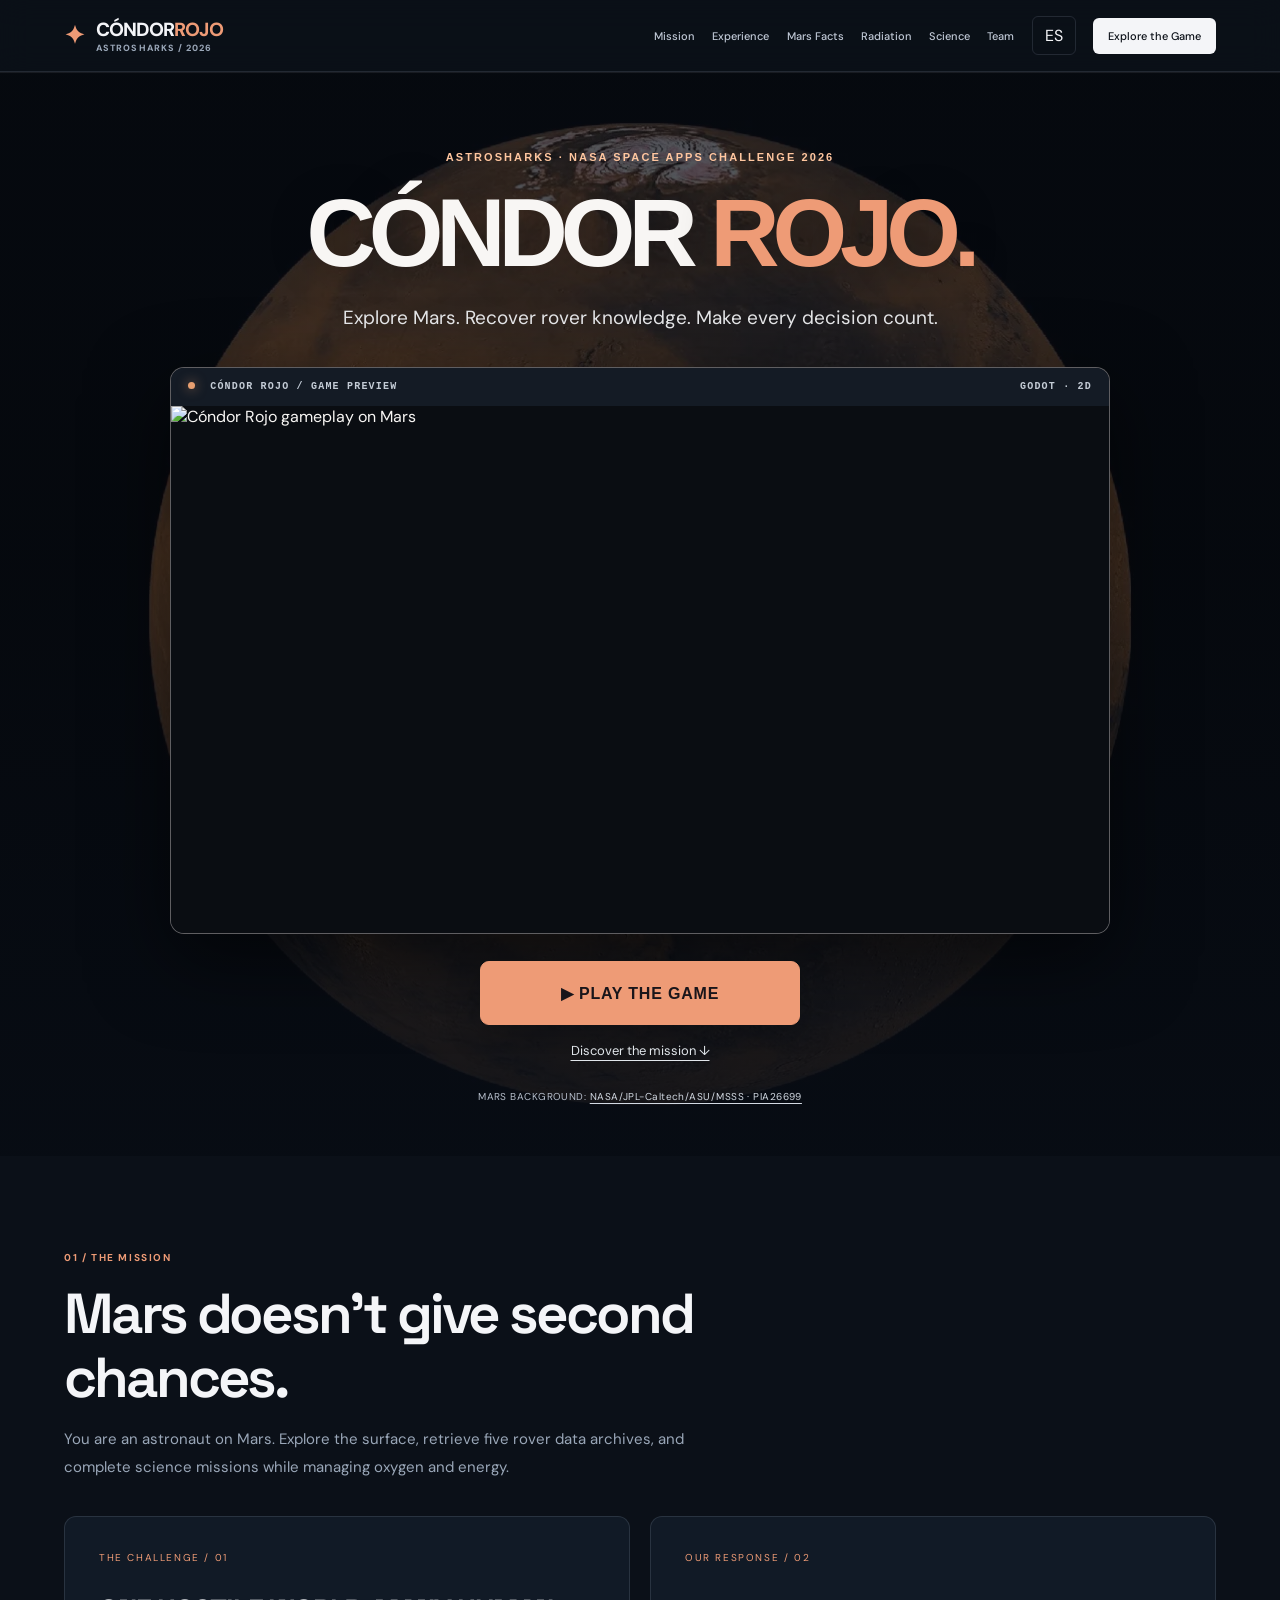
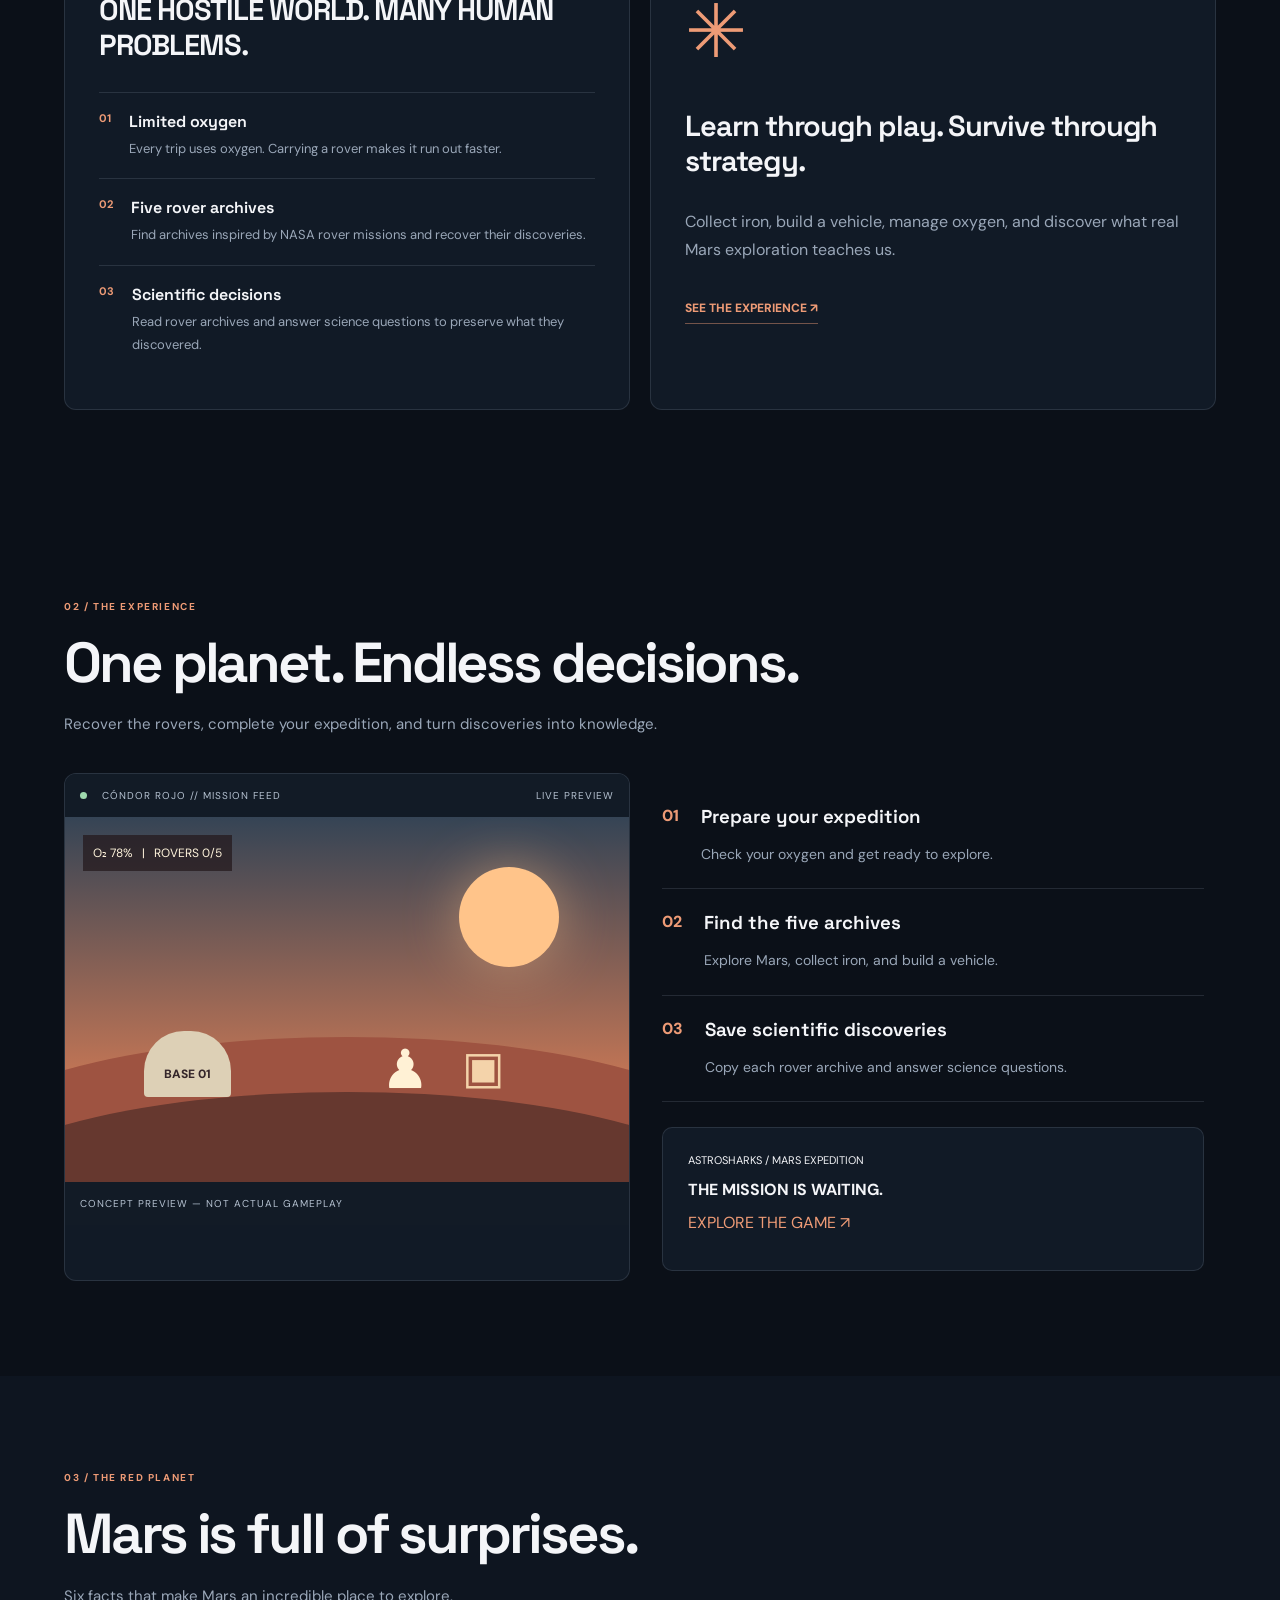
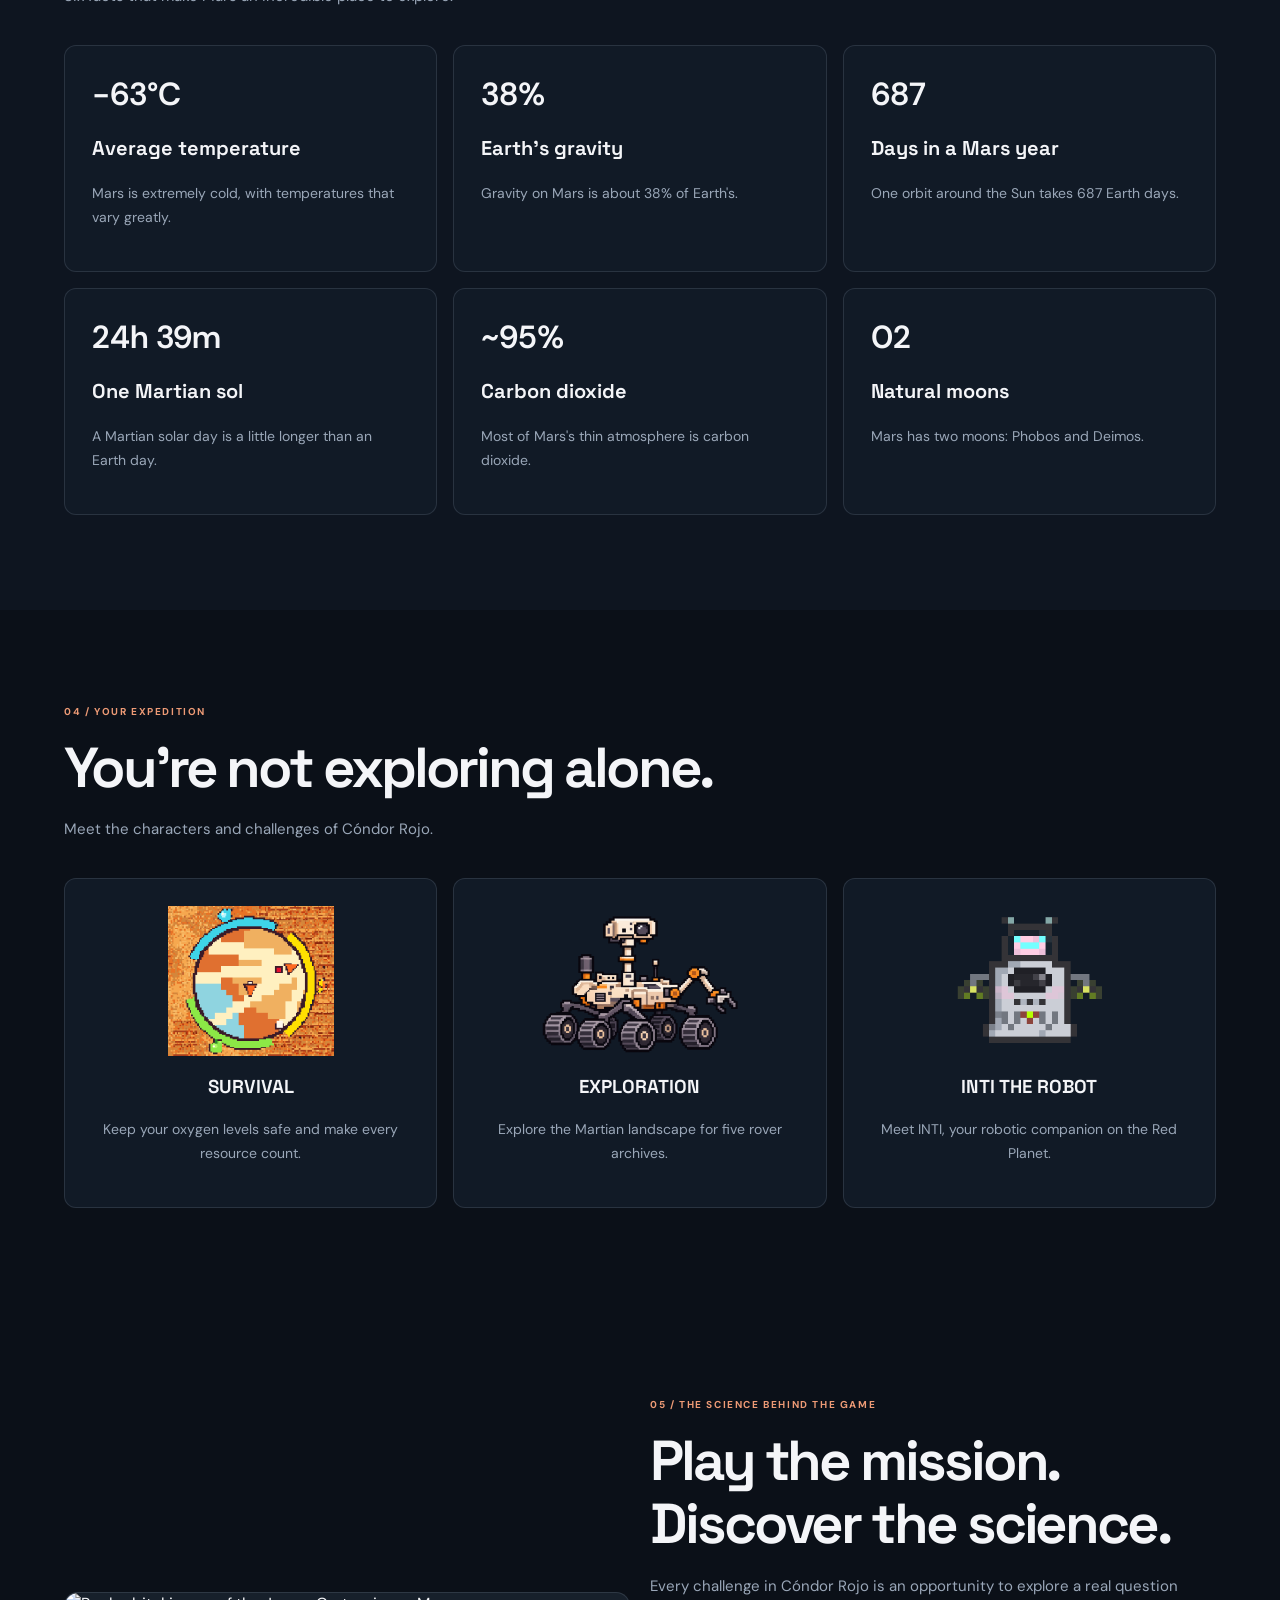
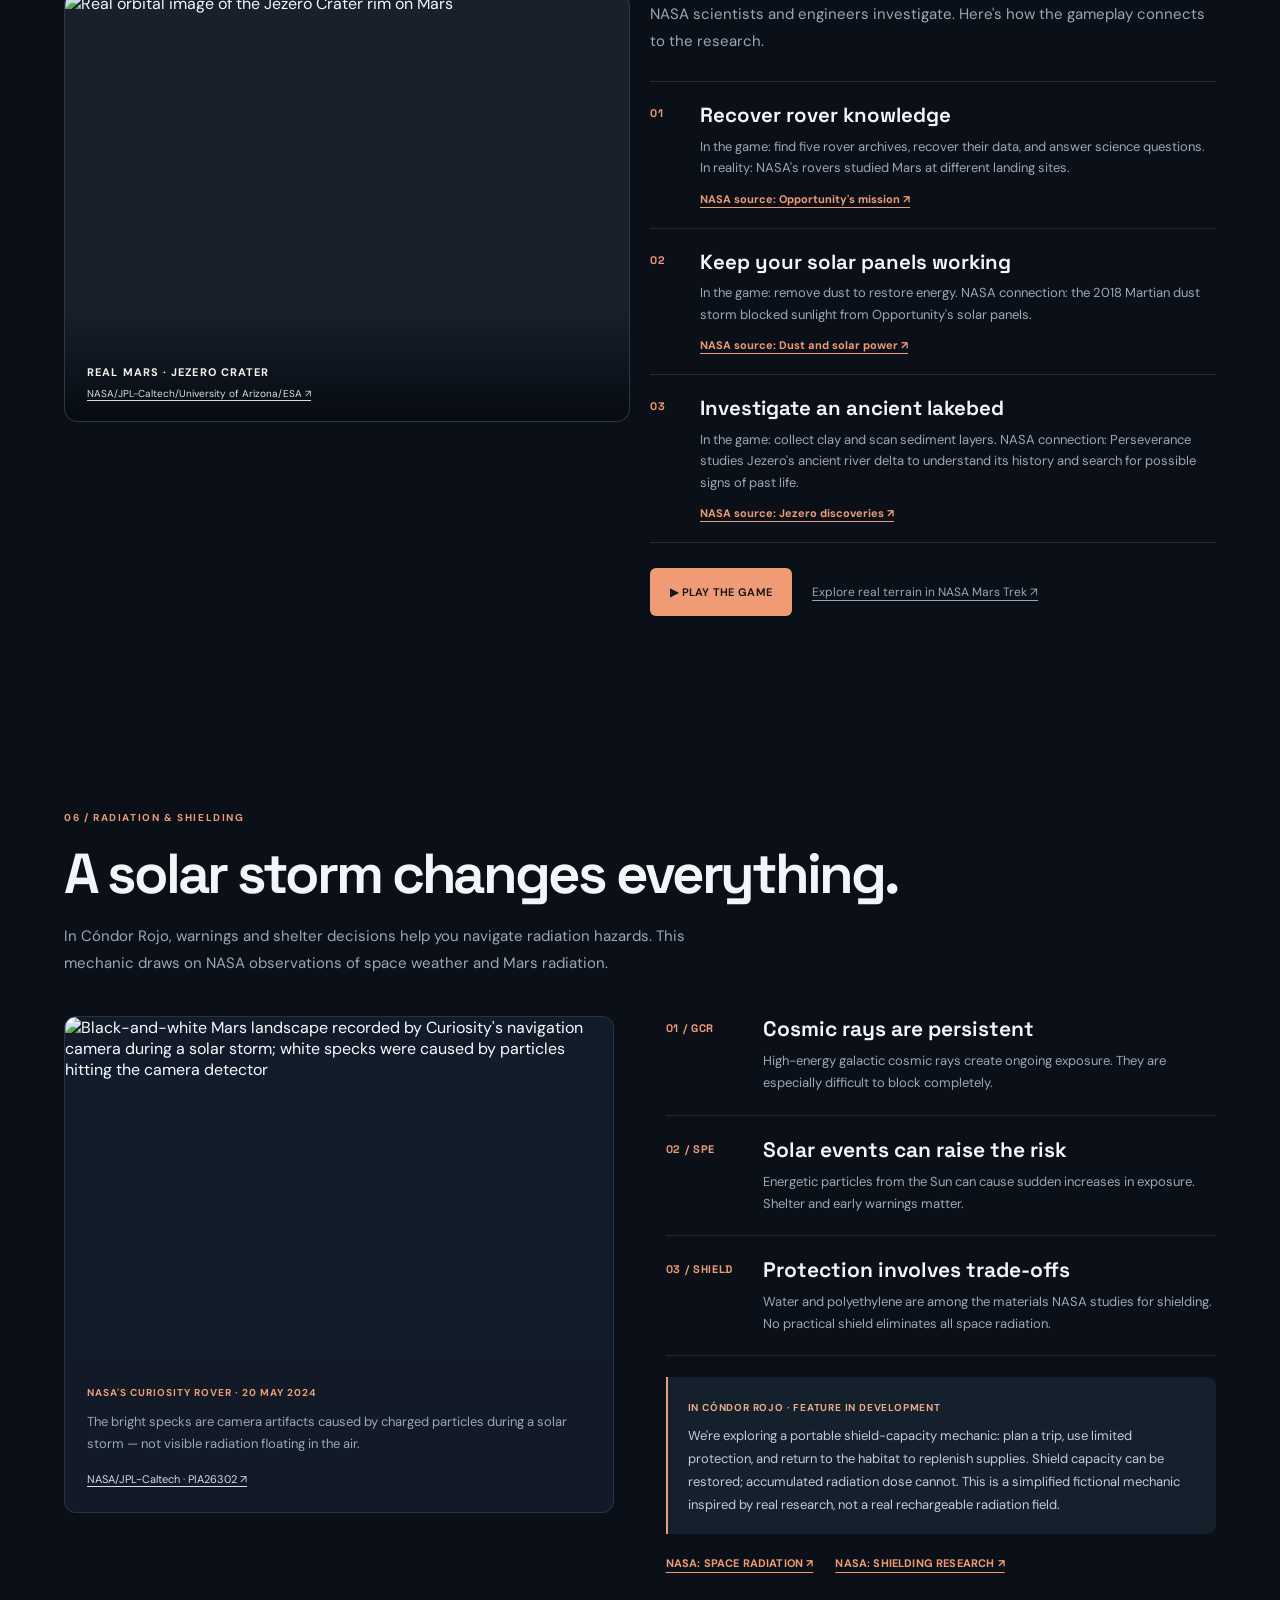
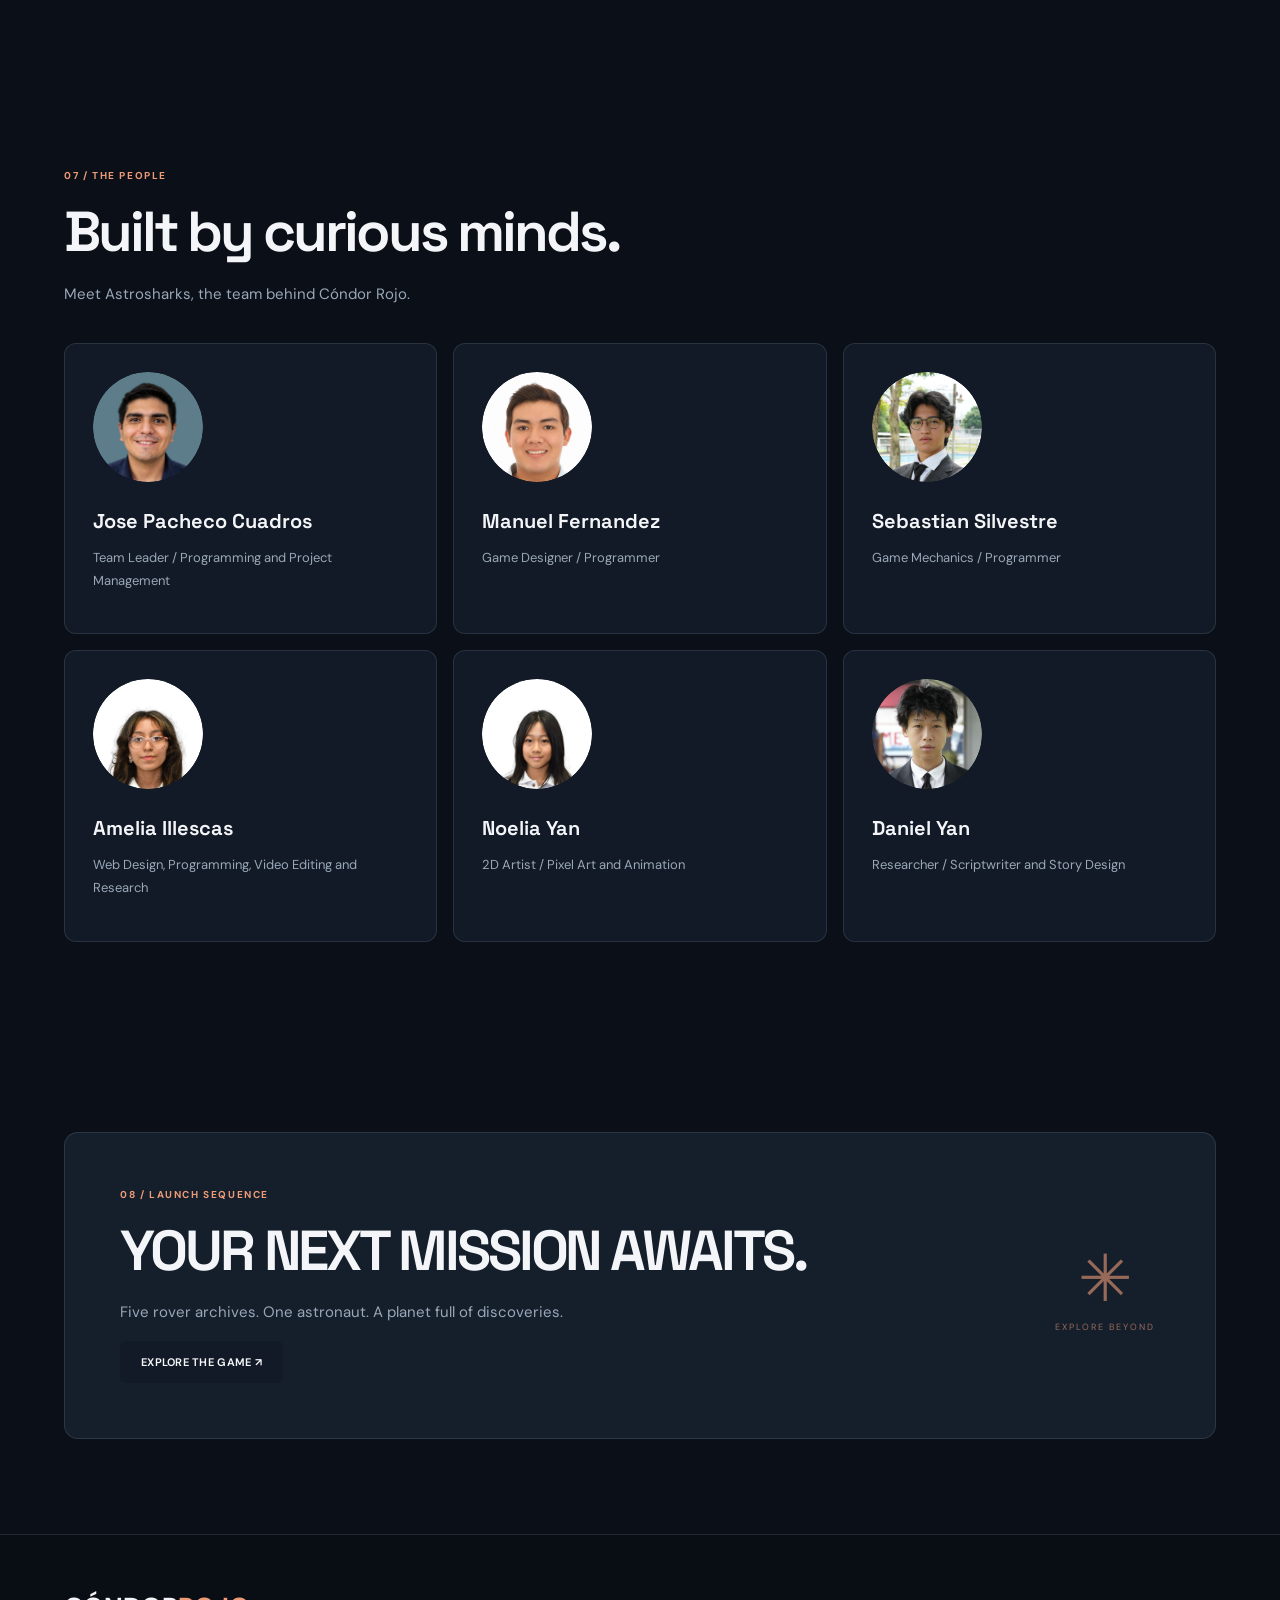
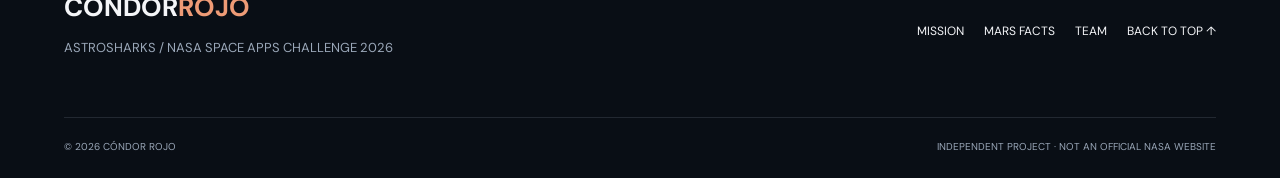
==== commit 498677be: "Updated structure and content Uploaded images and updated the structure and content of the website" ====
--- a/index.html
+++ b/index.html
@@ -1,10 +1,11 @@
+
 <!DOCTYPE html>
 <html lang="en">
 <head>
   <meta charset="UTF-8">
   <meta name="viewport" content="width=device-width, initial-scale=1">
   <title>Cóndor Rojo | Astrosharks</title>
-  <meta name="description" content="Explore Mars, recover five rovers, and learn real science in Cóndor Rojo.">
+  <meta name="description" content="Explore Mars, recover five NASA rover archives, and learn through decisions in Cóndor Rojo.">
   <link rel="preconnect" href="https://fonts.googleapis.com">
   <link rel="preconnect" href="https://fonts.gstatic.com" crossorigin>
   <link href="https://fonts.googleapis.com/css2?family=DM+Sans:wght@400;500;600;700&family=Space+Grotesk:wght@400;500;600;700&display=swap" rel="stylesheet">
@@ -43,71 +44,58 @@
       <a href="#mission" data-en="Mission" data-es="Misión">Mission</a>
       <a href="#experience" data-en="Experience" data-es="Experiencia">Experience</a>
       <a href="#facts" data-en="Mars Facts" data-es="Datos de Marte">Mars Facts</a>
+      <a href="#radiation" data-en="Radiation" data-es="Radiación">Radiation</a>
       <a href="#science" data-en="Science" data-es="Ciencia">Science</a>
       <a href="#team" data-en="Team" data-es="Equipo">Team</a>
       <button id="languageBtn" class="language-switch" type="button">ES</button>
-      <a href="/condorRojowebsite/game/game.html" class="nav-cta" data-en="Explore the Game" data-es="Explorar el juego">Explore the Game</a>
+      <a href="game/game.html" class="nav-cta play-link" data-en="Explore the Game" data-es="Explorar el juego">Explore the Game</a>
     </nav>
   </header>
 
   <main>
 
-    <!-- HERO -->
-    <section class="hero">
-      <div class="hero-copy reveal">
-        <div class="eyebrow">✦ INTERACTIVE MARS SURVIVAL / 001</div>
-
-        <h1>
-          <span data-en="THE FUTURE" data-es="EL FUTURO">THE FUTURE</span>
-          <span data-en="IS" data-es="ES">IS</span>
-          <em data-en="RED." data-es="ROJO.">RED.</em>
-        </h1>
-
-        <p class="hero-subtitle"
-           data-en="Every sol is a new decision. Every resource matters."
-           data-es="Cada sol trae una nueva decisión. Cada recurso importa.">
-          Every sol is a new decision. Every resource matters.
-        </p>
-
-        <p class="hero-description"
-           data-en="Cóndor Rojo is a 2D Mars survival adventure by Astrosharks. Explore the Red Planet, recover five lost rovers, and protect the scientific discoveries they carry."
-           data-es="Cóndor Rojo es una aventura de supervivencia en Marte creada por Astrosharks. Explora el planeta rojo, recupera cinco rovers perdidos y protege sus descubrimientos científicos.">
-          Cóndor Rojo is a 2D Mars survival adventure by Astrosharks.
-          Explore the Red Planet, recover five lost rovers, and protect
-          the scientific discoveries they carry.
-        </p>
-
-        <div class="hero-actions">
-          <a class="btn btn-primary" href="#experience"
-             data-en="EXPLORE THE GAME ↗" data-es="EXPLORAR EL JUEGO ↗">
-            EXPLORE THE GAME ↗
+    <!-- HERO — screenshot-first landing section -->
+    <section class="hero hero-launch" aria-labelledby="heroTitle">
+      <div class="hero-launch-inner reveal">
+        <p class="hero-kicker"
+           data-en="ASTROSHARKS · NASA SPACE APPS CHALLENGE 2026"
+           data-es="ASTROSHARKS · NASA SPACE APPS CHALLENGE 2026">
+          ASTROSHARKS · NASA SPACE APPS CHALLENGE 2026
+        </p>
+
+        <h1 id="heroTitle">CÓNDOR <em>ROJO.</em></h1>
+
+        <p class="hero-launch-description"
+           data-en="Explore Mars. Recover rover knowledge. Make every decision count."
+           data-es="Explora Marte. Recupera el conocimiento de los rovers. Haz que cada decisión cuente.">
+          Explore Mars. Recover rover knowledge. Make every decision count.
+        </p>
+
+        <div class="hero-game-frame" aria-label="Game screenshot preview">
+          <div class="hero-game-topbar">
+            <span><span class="hero-live-dot"></span> CÓNDOR ROJO / GAME PREVIEW</span>
+            <span>GODOT · 2D</span>
+          </div>
+          <img class="hero-screenshot-image" src="images/condorRojoSC.png"
+                  alt="Cóndor Rojo gameplay on Mars" fetchpriority="high">
+        </div>
+
+        <div class="hero-launch-actions">
+          <a class="btn hero-play-button play-link" href="game/game.html"
+             data-en="▶ PLAY THE GAME" data-es="▶ JUGAR AHORA">
+            ▶ PLAY THE GAME
           </a>
-          <a class="btn btn-outline" href="#mission"
-             data-en="DISCOVER OUR MISSION ↓" data-es="DESCUBRE LA MISIÓN ↓">
-            DISCOVER OUR MISSION ↓
+          <a class="hero-secondary-link" href="#mission"
+             data-en="Discover the mission ↓" data-es="Descubre la misión ↓">
+            Discover the mission ↓
           </a>
         </div>
 
-        <div class="hero-stats">
-          <div><strong>05</strong><span data-en="LOST ROVERS" data-es="ROVERS PERDIDOS">LOST ROVERS</span></div>
-          <div><strong>2D</strong><span data-en="PIXEL ADVENTURE" data-es="AVENTURA PIXEL">PIXEL ADVENTURE</span></div>
-          <div><strong>2026</strong><span>SPACE APPS</span></div>
-        </div>
-      </div>
-
-      <div class="hero-visual reveal">
-        <div class="planet-illustration">
-          <div class="planet"></div>
-          <div class="planet-label">MARS / THE RED PLANET</div>
-          <div class="planet-orbit"></div>
-        </div>
-        <div class="status-card">
-          <span class="live-dot"></span>
-          <div>
-            <small>MISSION STATUS</small>
-            <strong>READY FOR DEPLOYMENT</strong>
-          </div>
-        </div>
+        <p class="hero-photo-credit">
+          <span data-en="MARS BACKGROUND:" data-es="FONDO DE MARTE:">MARS BACKGROUND:</span>
+          <a href="https://science.nasa.gov/photojournal/nasas-perseverance-mars-rover-surveys-crocodile-bridge/"
+             target="_blank" rel="noopener noreferrer">NASA/JPL-Caltech/ASU/MSSS · PIA26699</a>
+        </p>
       </div>
     </section>
 
@@ -126,11 +114,11 @@
             data-es="Marte no da segundas oportunidades.">
           Mars doesn't give second chances.
         </h2>
-        <p data-en="You are an astronaut on Mars. Your mission is to find five lost rovers, bring them back to base, and recover their scientific data before your resources run out."
-           data-es="Eres un astronauta en Marte. Tu misión es encontrar cinco rovers perdidos, llevarlos a la base y recuperar sus datos científicos antes de quedarte sin recursos.">
-          You are an astronaut on Mars. Your mission is to find five lost
-          rovers, bring them back to base, and recover their scientific
-          data before your resources run out.
+        <p data-en="You are an astronaut on Mars. Explore the surface, retrieve five rover data archives, and complete science missions while managing oxygen and energy."
+           data-es="Eres un astronauta en Marte. Explora la superficie, recupera cinco archivos de datos de rovers y completa misiones científicas mientras administras el oxígeno y la energía.">
+          You are an astronaut on Mars. Explore the surface, retrieve five rover
+          data archives, and complete science missions while managing oxygen
+          and energy.
         </p>
       </div>
 
@@ -156,10 +144,10 @@
           <div class="challenge-item">
             <span>02</span>
             <div>
-              <h4 data-en="Five missing rovers" data-es="Cinco rovers perdidos">Five missing rovers</h4>
-              <p data-en="Explore the terrain and return the robots to your base."
-                 data-es="Explora el terreno y devuelve los robots a tu base.">
-                Explore the terrain and return the robots to your base.
+              <h4 data-en="Five rover archives" data-es="Cinco archivos de rovers">Five rover archives</h4>
+              <p data-en="Find archives inspired by NASA rover missions and recover their discoveries."
+                 data-es="Encuentra archivos inspirados en misiones de rovers de NASA y recupera sus descubrimientos.">
+                Find archives inspired by NASA rover missions and recover their discoveries.
               </p>
             </div>
           </div>
@@ -168,9 +156,9 @@
             <span>03</span>
             <div>
               <h4 data-en="Scientific decisions" data-es="Decisiones científicas">Scientific decisions</h4>
-              <p data-en="Answer questions to save the discoveries recovered from each rover."
-                 data-es="Responde preguntas para guardar los descubrimientos recuperados de cada rover.">
-                Answer questions to save the discoveries recovered from each rover.
+              <p data-en="Read rover archives and answer science questions to preserve what they discovered."
+                 data-es="Lee los archivos de los rovers y responde preguntas científicas para conservar sus descubrimientos.">
+                Read rover archives and answer science questions to preserve what they discovered.
               </p>
             </div>
           </div>
@@ -204,8 +192,8 @@
             data-es="Un planeta. Infinitas decisiones.">
           One planet. Endless decisions.
         </h2>
-        <p data-en="Recover the rovers, complete your expedition, and turn discoveries into knowledge."
-           data-es="Recupera los rovers, completa tu expedición y convierte descubrimientos en conocimiento.">
+        <p data-en="Recover rover archives, complete your expedition, and turn discoveries into knowledge."
+           data-es="Recupera archivos de rovers, completa tu expedición y convierte descubrimientos en conocimiento.">
           Recover the rovers, complete your expedition,
           and turn discoveries into knowledge.
         </p>
@@ -251,7 +239,7 @@
           <div class="step">
             <span class="step-number">02</span>
             <div>
-              <h3 data-en="Find the five rovers" data-es="Encuentra los cinco rovers">Find the five rovers</h3>
+              <h3 data-en="Find the five archives" data-es="Encuentra los cinco archivos">Find the five archives</h3>
               <p data-en="Explore Mars, collect iron, and build a vehicle."
                  data-es="Explora Marte, recolecta hierro y construye un vehículo.">
                 Explore Mars, collect iron, and build a vehicle.
@@ -263,9 +251,9 @@
             <span class="step-number">03</span>
             <div>
               <h3 data-en="Save scientific discoveries" data-es="Guarda descubrimientos científicos">Save scientific discoveries</h3>
-              <p data-en="Bring each rover home and answer science questions."
-                 data-es="Lleva cada rover a casa y responde preguntas de ciencia.">
-                Bring each rover home and answer science questions.
+              <p data-en="Copy each rover archive and answer science questions."
+                 data-es="Copia cada archivo de rover y responde preguntas científicas.">
+                Copy each rover archive and answer science questions.
               </p>
             </div>
           </div>
@@ -276,7 +264,7 @@
                     data-es="LA MISIÓN TE ESPERA.">
               THE MISSION IS WAITING.
             </strong>
-            <a href="#launch" data-en="EXPLORE THE GAME ↗"
+            <a class="play-link" href="game/game.html" data-en="EXPLORE THE GAME ↗"
                data-es="EXPLORAR EL JUEGO ↗">EXPLORE THE GAME ↗</a>
           </div>
         </div>
@@ -371,7 +359,7 @@
       <div class="companion-grid">
         <article class="companion-card reveal">
           <div class="companion-image">
-            <img src="images/skull.png" alt="Survival pixel art" loading="lazy">
+            <img src="images/survivalprev.png" alt="Survival pixel art" loading="lazy">
           </div>
           <h3>SURVIVAL</h3>
           <p data-en="Keep your oxygen levels safe and make every resource count."
@@ -382,18 +370,18 @@
 
         <article class="companion-card reveal">
           <div class="companion-image">
-            <img src="images/astronaut.png" alt="Astronaut pixel art" loading="lazy">
+            <img src="images/curiosity.png" alt="Astronaut pixel art" loading="lazy">
           </div>
           <h3>EXPLORATION</h3>
-          <p data-en="Search the Martian landscape for five lost rovers."
-             data-es="Busca cinco rovers perdidos en el paisaje marciano.">
-            Search the Martian landscape for five lost rovers.
+          <p data-en="Explore the Martian landscape for five rover archives."
+             data-es="Explora el paisaje marciano en busca de cinco archivos de rovers.">
+            Explore the Martian landscape for five rover archives.
           </p>
         </article>
 
         <article class="companion-card reveal">
           <div class="companion-image">
-            <img src="images/robot.png" alt="INTI robot pixel art" loading="lazy">
+            <img src="images/inti.png" alt="INTI robot pixel art" loading="lazy">
           </div>
           <h3>INTI THE ROBOT</h3>
           <p data-en="Meet INTI, your robotic companion on the Red Planet."
@@ -404,43 +392,243 @@
       </div>
     </section>
 
-    <!-- SCIENCE -->
+    <!-- SCIENCE — THE GAME FIRST, NASA RESEARCH BEHIND THE MISSIONS -->
     <section class="section section-science" id="science">
       <div class="science-layout">
-        <div class="science-art reveal">
-          <div class="science-planet"></div>
-          <span>OBJECT: MARS / SOLAR SYSTEM</span>
+
+        <!-- Authentic NASA orbital view. Keep your current Jezero image. -->
+        <figure class="science-art science-photo reveal">
+          <img
+            class="science-real-image"
+            src="https://assets.science.nasa.gov/dynamicimage/assets/science/psd/photojournal/pia/pia26/pia26402/PIA26402.jpg"
+            alt="Real orbital image of the Jezero Crater rim on Mars"
+            loading="lazy"
+            decoding="async"
+          >
+          <figcaption class="science-image-caption">
+            <span data-en="REAL MARS · JEZERO CRATER"
+                  data-es="MARTE REAL · CRÁTER JEZERO">REAL MARS · JEZERO CRATER</span>
+            <a href="https://science.nasa.gov/photojournal/perseverances-location-at-the-base-of-jezero-craters-rim/"
+               target="_blank" rel="noopener noreferrer">
+              NASA/JPL-Caltech/University of Arizona/ESA ↗
+            </a>
+          </figcaption>
+        </figure>
+
+        <div class="science-copy reveal">
+          <div class="kicker" data-en="05 / THE SCIENCE BEHIND THE GAME"
+               data-es="05 / LA CIENCIA DETRÁS DEL JUEGO">
+            05 / THE SCIENCE BEHIND THE GAME
+          </div>
+
+          <h2 data-en="Play the mission. Discover the science."
+              data-es="Juega la misión. Descubre la ciencia.">
+            Play the mission. Discover the science.
+          </h2>
+
+          <p data-en="Every challenge in Cóndor Rojo is an opportunity to explore a real question NASA scientists and engineers investigate. Here's how the gameplay connects to the research."
+             data-es="Cada desafío de Cóndor Rojo es una oportunidad para explorar una pregunta real que investigan los científicos e ingenieros de NASA. Así se conecta el juego con la investigación.">
+            Every challenge in Cóndor Rojo is an opportunity to explore a real
+            question NASA scientists and engineers investigate. Here's how the
+            gameplay connects to the research.
+          </p>
+
+          <div class="game-science-list">
+            <article class="game-science-item">
+              <span class="game-science-index">01</span>
+              <div>
+                <h3 data-en="Recover rover knowledge"
+                    data-es="Recupera el conocimiento de los rovers">Recover rover knowledge</h3>
+                <p data-en="In the game: find five rover archives, recover their data, and answer science questions. In reality: NASA's rovers studied Mars at different landing sites."
+                   data-es="En el juego: encuentra cinco archivos de rovers, recupera sus datos y responde preguntas científicas. En la realidad: los rovers de NASA estudiaron Marte en distintos lugares.">
+                  In the game: find five rover archives, recover their data, and
+                  answer science questions. In reality: NASA's rovers studied Mars
+                  at different landing sites.
+                </p>
+                <a href="https://science.nasa.gov/mission/mer-opportunity/"
+                   target="_blank" rel="noopener noreferrer"
+                   data-en="NASA source: Opportunity's mission ↗"
+                   data-es="Fuente NASA: misión Opportunity ↗">
+                  NASA source: Opportunity's mission ↗
+                </a>
+              </div>
+            </article>
+
+            <article class="game-science-item">
+              <span class="game-science-index">02</span>
+              <div>
+                <h3 data-en="Keep your solar panels working"
+                    data-es="Mantén activos los paneles solares">Keep your solar panels working</h3>
+                <p data-en="In the game: remove dust to restore energy. NASA connection: the 2018 Martian dust storm blocked sunlight from Opportunity's solar panels."
+                   data-es="En el juego: elimina el polvo para recuperar energía. Conexión NASA: la tormenta de polvo marciana de 2018 bloqueó la luz solar de los paneles de Opportunity.">
+                  In the game: remove dust to restore energy. NASA connection:
+                  the 2018 Martian dust storm blocked sunlight from Opportunity's solar panels.
+                </p>
+                <a href="https://science.nasa.gov/mission/mer-opportunity/"
+                   target="_blank" rel="noopener noreferrer"
+                   data-en="NASA source: Dust and solar power ↗"
+                   data-es="Fuente NASA: polvo y energía solar ↗">
+                  NASA source: Dust and solar power ↗
+                </a>
+              </div>
+            </article>
+
+            <article class="game-science-item">
+              <span class="game-science-index">03</span>
+              <div>
+                <h3 data-en="Investigate an ancient lakebed"
+                    data-es="Investiga el lecho de un lago antiguo">Investigate an ancient lakebed</h3>
+                <p data-en="In the game: collect clay and scan sediment layers. NASA connection: Perseverance studies Jezero's ancient river delta to understand its history and search for possible signs of past life."
+                   data-es="En el juego: recoge arcilla y escanea capas de sedimentos. Conexión NASA: Perseverance investiga el antiguo delta fluvial de Jezero para comprender su historia y buscar posibles señales de vida pasada.">
+                  In the game: collect clay and scan sediment layers. NASA connection:
+                  Perseverance studies Jezero's ancient river delta to understand its
+                  history and search for possible signs of past life.
+                </p>
+                <a href="https://science.nasa.gov/mission/mars-2020-perseverance/science-highlights/"
+                   target="_blank" rel="noopener noreferrer"
+                   data-en="NASA source: Jezero discoveries ↗"
+                   data-es="Fuente NASA: descubrimientos en Jezero ↗">
+                  NASA source: Jezero discoveries ↗
+                </a>
+              </div>
+            </article>
+          </div>
+
+          <div class="game-science-actions">
+            <a class="btn btn-primary play-link" href="game/game.html"
+               data-en="▶ PLAY THE GAME" data-es="▶ JUGAR AHORA">▶ PLAY THE GAME</a>
+            <a class="science-secondary-link" href="https://trek.nasa.gov/mars/"
+               target="_blank" rel="noopener noreferrer"
+               data-en="Explore real terrain in NASA Mars Trek ↗"
+               data-es="Explora el terreno real en NASA Mars Trek ↗">
+              Explore real terrain in NASA Mars Trek ↗
+            </a>
+          </div>
         </div>
-
-        <div class="science-copy reveal">
-          <div class="kicker">05 / SCIENCE & EDUCATION</div>
-          <h2 data-en="Rooted in a real frontier."
-              data-es="Basado en una frontera real.">
-            Rooted in a real frontier.
-          </h2>
-          <p data-en="Cóndor Rojo combines an exciting adventure with real facts about Mars, robotic exploration, and the challenges astronauts would face on another planet."
-             data-es="Cóndor Rojo combina una aventura emocionante con datos reales sobre Marte, la exploración robótica y los desafíos de los astronautas en otro planeta.">
-            Cóndor Rojo combines an exciting adventure with real facts
-            about Mars, robotic exploration, and the challenges astronauts
-            would face on another planet.
-          </p>
-
-          <div class="science-note">
-            <strong>✳ NASA SCIENCE</strong>
-            <p data-en="Our educational content is inspired by publicly available NASA Mars science. Specific datasets used in the game should be credited separately."
-               data-es="Nuestro contenido educativo se inspira en información pública de NASA sobre Marte. Los conjuntos de datos específicos utilizados en el juego deben citarse por separado.">
-              Our educational content is inspired by publicly available
-              NASA Mars science. Specific datasets used in the game
-              should be credited separately.
+      </div>
+    </section>
+
+    <!-- RADIATION & SHIELDING — NASA SCIENCE + PROPOSED GAME DESIGN -->
+    <section class="section section-radiation" id="radiation" aria-labelledby="radiationTitle">
+      <div class="section-heading reveal">
+        <div class="kicker">06 / RADIATION &amp; SHIELDING</div>
+        <h2 id="radiationTitle"
+            data-en="A solar storm changes everything."
+            data-es="Una tormenta solar lo cambia todo.">
+          A solar storm changes everything.
+        </h2>
+        <p data-en="In Cóndor Rojo, warnings and shelter decisions help you navigate radiation hazards. This mechanic draws on NASA observations of space weather and Mars radiation."
+           data-es="En Cóndor Rojo, las alertas y las decisiones de refugio te ayudan a enfrentar los riesgos de la radiación. Esta mecánica se basa en observaciones de NASA sobre el clima espacial y la radiación en Marte.">
+          In Cóndor Rojo, warnings and shelter decisions help you navigate radiation
+          hazards. This mechanic draws on NASA observations of space weather
+          and Mars radiation.
+        </p>
+      </div>
+
+      <div class="radiation-layout">
+        <figure class="radiation-photo reveal">
+          <!-- Authentic NASA Curiosity Navcam image, PIA26302 (May 20, 2024).
+               To self-host, download the NASA JPEG and use images/nasa-radiation.jpg. -->
+          <img
+            src="https://assets.science.nasa.gov/content/dam/science/psd/photojournal/pia/pia26/pia26302/PIA26302.jpg"
+            alt="Black-and-white Mars landscape recorded by Curiosity's navigation camera during a solar storm; white specks were caused by particles hitting the camera detector"
+            loading="lazy"
+            decoding="async"
+          >
+          <figcaption class="radiation-photo-caption">
+            <span data-en="NASA'S CURIOSITY ROVER · 20 MAY 2024"
+                  data-es="ROVER CURIOSITY DE NASA · 20 MAYO 2024">
+              NASA'S CURIOSITY ROVER · 20 MAY 2024
+            </span>
+            <p data-en="The bright specks are camera artifacts caused by charged particles during a solar storm — not visible radiation floating in the air."
+               data-es="Los puntos brillantes son artefactos de la cámara causados por partículas cargadas durante una tormenta solar; no son radiación visible flotando en el aire.">
+              The bright specks are camera artifacts caused by charged
+              particles during a solar storm — not visible radiation
+              floating in the air.
             </p>
-          </div>
-
-          <a class="text-link" href="https://science.nasa.gov/mars/"
-             target="_blank" rel="noopener noreferrer"
-             data-en="EXPLORE NASA'S MARS SCIENCE ↗"
-             data-es="EXPLORA LA CIENCIA DE MARTE DE NASA ↗">
-            EXPLORE NASA'S MARS SCIENCE ↗
-          </a>
+            <a href="https://science.nasa.gov/photojournal/curiosity-sees-streaks-and-specks-during-2024-solar-storm/"
+               target="_blank" rel="noopener noreferrer">
+              NASA/JPL-Caltech · PIA26302 ↗
+            </a>
+          </figcaption>
+        </figure>
+
+        <div class="radiation-explainer reveal">
+          <div class="radiation-fact">
+            <span class="radiation-fact-index">01 / GCR</span>
+            <div>
+              <h3 data-en="Cosmic rays are persistent"
+                  data-es="Los rayos cósmicos son constantes">
+                Cosmic rays are persistent
+              </h3>
+              <p data-en="High-energy galactic cosmic rays create ongoing exposure. They are especially difficult to block completely."
+                 data-es="Los rayos cósmicos galácticos de alta energía generan una exposición continua. Es especialmente difícil bloquearlos por completo.">
+                High-energy galactic cosmic rays create ongoing exposure.
+                They are especially difficult to block completely.
+              </p>
+            </div>
+          </div>
+
+          <div class="radiation-fact">
+            <span class="radiation-fact-index">02 / SPE</span>
+            <div>
+              <h3 data-en="Solar events can raise the risk"
+                  data-es="Los eventos solares pueden aumentar el riesgo">
+                Solar events can raise the risk
+              </h3>
+              <p data-en="Energetic particles from the Sun can cause sudden increases in exposure. Shelter and early warnings matter."
+                 data-es="Las partículas energéticas del Sol pueden aumentar repentinamente la exposición. Los refugios y las alertas tempranas son importantes.">
+                Energetic particles from the Sun can cause sudden increases
+                in exposure. Shelter and early warnings matter.
+              </p>
+            </div>
+          </div>
+
+          <div class="radiation-fact">
+            <span class="radiation-fact-index">03 / SHIELD</span>
+            <div>
+              <h3 data-en="Protection involves trade-offs"
+                  data-es="La protección implica decisiones">
+                Protection involves trade-offs
+              </h3>
+              <p data-en="Water and polyethylene are among the materials NASA studies for shielding. No practical shield eliminates all space radiation."
+                 data-es="El agua y el polietileno son materiales que NASA estudia para el blindaje. Ningún escudo práctico elimina toda la radiación espacial.">
+                Water and polyethylene are among the materials NASA studies
+                for shielding. No practical shield eliminates all space radiation.
+              </p>
+            </div>
+          </div>
+
+          <aside class="radiation-game-note">
+            <span class="radiation-note-label"
+                  data-en="IN CÓNDOR ROJO · FEATURE IN DEVELOPMENT"
+                  data-es="EN CÓNDOR ROJO · FUNCIÓN EN DESARROLLO">
+              IN CÓNDOR ROJO · FEATURE IN DEVELOPMENT
+            </span>
+            <p data-en="We're exploring a portable shield-capacity mechanic: plan a trip, use limited protection, and return to the habitat to replenish supplies. Shield capacity can be restored; accumulated radiation dose cannot. This is a simplified fictional mechanic inspired by real research, not a real rechargeable radiation field."
+               data-es="Estamos explorando una mecánica de protección portátil limitada: planifica una expedición, usa la protección disponible y regresa al hábitat para reponer suministros. La capacidad de protección puede recuperarse; la dosis de radiación acumulada no. Es una mecánica ficticia y simplificada inspirada en investigaciones reales, no un campo de radiación recargable real.">
+              We're exploring a portable shield-capacity mechanic: plan a trip,
+              use limited protection, and return to the habitat to replenish
+              supplies. Shield capacity can be restored; accumulated radiation
+              dose cannot. This is a simplified fictional mechanic inspired by
+              real research, not a real rechargeable radiation field.
+            </p>
+          </aside>
+
+          <div class="radiation-links">
+            <a href="https://www.nasa.gov/hrp/hazard-space-radiation/"
+               target="_blank" rel="noopener noreferrer"
+               data-en="NASA: SPACE RADIATION ↗"
+               data-es="NASA: RADIACIÓN ESPACIAL ↗">
+              NASA: SPACE RADIATION ↗
+            </a>
+            <a href="https://ddtrb.larc.nasa.gov/radiation/"
+               target="_blank" rel="noopener noreferrer"
+               data-en="NASA: SHIELDING RESEARCH ↗"
+               data-es="NASA: INVESTIGACIÓN DE BLINDAJE ↗">
+              NASA: SHIELDING RESEARCH ↗
+            </a>
+          </div>
         </div>
       </div>
     </section>
@@ -448,7 +636,7 @@
     <!-- TEAM -->
     <section class="section team-section" id="team">
       <div class="section-heading reveal">
-        <div class="kicker">06 / THE PEOPLE</div>
+        <div class="kicker">07 / THE PEOPLE</div>
         <h2 data-en="Built by curious minds."
             data-es="Creado por mentes curiosas.">
           Built by curious minds.
@@ -462,7 +650,7 @@
       <div class="team-grid">
         <article class="team-card reveal">
           <div class="team-avatar">
-            <img src="images/JAPC.png" alt="Portrait Member 01">
+            <img src="images/JAPC.png" alt="Jose Pacheco Cuadros">
           </div>
           <h3>Jose Pacheco Cuadros</h3>
           <p>Team Leader / Programming and Project Management</p>
@@ -470,35 +658,39 @@
 
         <article class="team-card reveal">
           <div class="team-avatar">
-            <img src="images/MFC.jpg" alt="Portrait Member 02">
+            <img src="images/MFC.jpg" alt="Manuel Fernandez">
           </div>
           <h3>Manuel Fernandez</h3>
           <p>Game Designer / Programmer</p>
         </article>
 
         <article class="team-card reveal">
-          <div class="team-avatar">03
-            <img src="images/SSH.jpg" alt="Portrait Member 03">
+          <div class="team-avatar">
+            <img src="images/SSH.jpg" alt="Sebastian Silvestre">
           </div>
           <h3>Sebastian Silvestre</h3>
           <p>Game Mechanics / Programmer</p>
         </article>
 
         <article class="team-card reveal">
-          <div class="team-avatar">04 <span>◇</span></div>
+          <div class="team-avatar">
+            <img src="images/AIC.jpg" alt="Amelia Illescas">
+          </div>
           <h3>Amelia Illescas</h3>
           <p>Web Design, Programming, Video Editing and Research</p>
         </article>
 
         <article class="team-card reveal">
-          <div class="team-avatar">05 <span>✦</span></div>
+          <div class="team-avatar">
+            <img src="images/NYW.jpg" alt="Noelia Yan">
+          </div>
           <h3>Noelia Yan</h3>
           <p>2D Artist / Pixel Art and Animation</p>
         </article>
 
         <article class="team-card reveal">
           <div class="team-avatar">
-            <img src="images/DYW.png" alt="Portrait Member 06">
+            <img src="images/DYW.png" alt="Daniel Yan">
           </div>
           <h3>Daniel Yan</h3>
           <p>Researcher / Scriptwriter and Story Design</p>
@@ -510,16 +702,16 @@
     <section class="section final-section" id="launch">
       <div class="final-card reveal">
         <div>
-          <div class="kicker">07 / LAUNCH SEQUENCE</div>
+          <div class="kicker">08 / LAUNCH SEQUENCE</div>
           <h2 data-en="YOUR NEXT MISSION AWAITS."
               data-es="TU PRÓXIMA MISIÓN TE ESPERA.">
             YOUR NEXT MISSION AWAITS.
           </h2>
-          <p data-en="Five rovers. One astronaut. A planet full of discoveries."
-             data-es="Cinco rovers. Un astronauta. Un planeta lleno de descubrimientos.">
-            Five rovers. One astronaut. A planet full of discoveries.
-          </p>
-          <a class="btn btn-dark" href="#experience"
+          <p data-en="Five rover archives. One astronaut. A planet full of discoveries."
+             data-es="Cinco archivos de rovers. Un astronauta. Un planeta lleno de descubrimientos.">
+            Five rover archives. One astronaut. A planet full of discoveries.
+          </p>
+          <a class="btn btn-dark play-link" href="game/game.html"
              data-en="EXPLORE THE GAME ↗" data-es="EXPLORAR EL JUEGO ↗">
             EXPLORE THE GAME ↗
           </a>
--- a/minimal.css
+++ b/minimal.css
@@ -669,3 +669,488 @@
     animation: none;
   }
 }
+
+
+/* ============================================================
+   HERO — REAL MARS BACKGROUND + GAMEPLAY SCREENSHOT
+   Overrides the old split hero; all other sections stay intact.
+   Source: Perseverance Mastcam-Z, PIA26699 (NASA/JPL-Caltech/ASU/MSSS)
+   To host locally: save the NASA image as images/nasa-mars-landscape.jpg
+   and replace the remote URL below with url("images/nasa-mars-landscape.jpg").
+   ============================================================ */
+.hero.hero-launch {
+  position: relative;
+  isolation: isolate;
+  display: block;
+  width: 100%;
+  max-width: none;
+  min-height: 790px;
+  margin: 0;
+  padding: clamp(58px, 6vw, 98px) 5% 52px;
+  text-align: center;
+  color: #f8f6f4;
+  background-color: #12131a;
+  background-image:
+    linear-gradient(180deg, rgba(8, 13, 21, .70) 0%, rgba(8, 13, 21, .66) 45%, rgba(8, 13, 21, .92) 100%),
+    url("https://assets.science.nasa.gov/content/dam/science/psd/photojournal/pia/pia26/pia26699/PIA26699.jpg/jcr:content/renditions/cq5dam.web.1280.1280.jpeg"),
+    url("images/mars.png");
+  background-size: cover, cover, cover;
+  background-position: center, center 46%, center;
+  background-repeat: no-repeat;
+}
+
+.hero-launch-inner {
+  width: min(100%, 1050px);
+  margin: 0 auto;
+}
+
+.hero-kicker {
+  margin: 0 0 19px;
+  font: 700 11px/1.5 var(--body, sans-serif);
+  letter-spacing: .19em;
+  color: #ffc69f;
+}
+
+.hero.hero-launch h1 {
+  margin: 0;
+  font: 700 clamp(53px, 7.5vw, 104px)/1.02 var(--display, sans-serif);
+  letter-spacing: -.074em;
+  text-wrap: balance;
+  text-shadow: 0 4px 40px rgba(0, 0, 0, .25);
+}
+.hero.hero-launch h1 em {
+  color: #ee9b76;
+  font-style: normal;
+}
+
+.hero-launch-description {
+  max-width: 750px;
+  margin: 20px auto 33px;
+  font-size: clamp(14px, 1.65vw, 19px);
+  line-height: 1.65;
+  color: #e3e4e6;
+}
+
+.hero-game-frame {
+  width: min(100%, 940px);
+  margin: 0 auto;
+  overflow: hidden;
+  border: 1px solid rgba(245, 232, 221, .34);
+  border-radius: 14px;
+  background: #111722;
+  text-align: left;
+  box-shadow: 0 25px 80px rgba(0, 0, 0, .55);
+}
+
+.hero-game-topbar {
+  min-height: 38px;
+  padding: 10px 17px;
+  display: flex;
+  align-items: center;
+  justify-content: space-between;
+  gap: 12px;
+  background: #141b25;
+  color: #c4ccd6;
+  font: 600 10px/1.4 var(--mono, monospace);
+  letter-spacing: .12em;
+}
+.hero-live-dot {
+  display: inline-block;
+  width: 7px;
+  height: 7px;
+  margin-right: 8px;
+  border-radius: 50%;
+  background: #e89f70;
+  box-shadow: 0 0 12px rgba(232, 159, 112, .7);
+}
+
+.hero-screenshot-placeholder,
+.hero-screenshot-image {
+  display: flex;
+  width: 100%;
+  aspect-ratio: 16 / 9;
+}
+
+.hero-screenshot-placeholder {
+  flex-direction: column;
+  align-items: center;
+  justify-content: center;
+  gap: 11px;
+  text-align: center;
+  padding: 30px;
+  color: #e2e7ed;
+  background:
+    linear-gradient(135deg, rgba(9, 13, 21, .3), rgba(16, 24, 35, .8)),
+    repeating-linear-gradient(0deg, transparent, transparent 43px, rgba(255,255,255,.035) 44px),
+    #243244;
+  border-top: 1px solid rgba(255,255,255,.06);
+}
+.hero-placeholder-icon {
+  font-size: clamp(36px, 6vw, 65px);
+  line-height: 1;
+  color: #eca57d;
+}
+.hero-screenshot-placeholder strong {
+  font: 700 clamp(15px, 2.2vw, 23px) var(--display, sans-serif);
+  letter-spacing: .08em;
+}
+.hero-screenshot-placeholder small {
+  font-size: 12px;
+  color: #bac6d3;
+}
+
+/* Applied to your real screenshot after replacing the placeholder div. */
+.hero-screenshot-image {
+  height: auto;
+  object-fit: contain;
+  background: #0a0d12;
+  image-rendering: auto;
+}
+
+.hero-launch-actions {
+  display: flex;
+  flex-direction: column;
+  align-items: center;
+  gap: 17px;
+  margin-top: 27px;
+}
+
+.hero-launch .hero-play-button {
+  display: inline-flex;
+  align-items: center;
+  justify-content: center;
+  min-width: min(100%, 320px);
+  min-height: 64px;
+  padding: 18px 42px;
+  background: #ee9b76;
+  color: #19151a;
+  border: 1px solid #ee9b76;
+  border-radius: 9px;
+  font: 800 16px var(--body, sans-serif);
+  letter-spacing: .05em;
+  box-shadow: 0 10px 35px rgba(0, 0, 0, .22);
+  transition: transform .2s, background .2s, box-shadow .2s;
+}
+.hero-launch .hero-play-button:hover {
+  transform: translateY(-3px);
+  background: #ffc39f;
+  box-shadow: 0 15px 40px rgba(0, 0, 0, .35);
+}
+.hero-secondary-link {
+  color: #e1e6eb;
+  font-size: 13px;
+  text-decoration: underline;
+  text-underline-offset: 5px;
+}
+.hero-secondary-link:hover { color: #ffc39f; }
+
+.hero-photo-credit {
+  margin: 30px 0 0;
+  font-size: 10px;
+  line-height: 1.5;
+  letter-spacing: .045em;
+  color: #b7bfcc;
+}
+.hero-photo-credit a {
+  color: #d3dae3;
+  text-decoration: underline;
+  text-underline-offset: 3px;
+}
+
+@media (max-width: 850px) {
+  .hero.hero-launch {
+    min-height: 0;
+    padding: 75px 5% 45px;
+  }
+}
+@media (max-width: 580px) {
+  .hero.hero-launch { padding: 65px 5% 36px; }
+  .hero-kicker { font-size: 9px; letter-spacing: .10em; }
+  .hero.hero-launch h1 { font-size: clamp(44px, 11vw, 68px); }
+  .hero-launch-description { margin: 17px auto 25px; }
+  .hero-game-topbar { font-size: 8px; padding: 9px 11px; }
+  .hero-screenshot-placeholder { padding: 14px; gap: 6px; }
+  .hero-screenshot-placeholder small { font-size: 10px; }
+  .hero-launch .hero-play-button { width: 100%; min-height: 59px; }
+  .hero-photo-credit { font-size: 9px; }
+}
+
+
+/* ==============================================================
+   NASA RADIATION & SHIELDING — MINIMAL SCIENCE FEATURE
+   Only styles the newly added section; old styles are preserved.
+   ============================================================== */
+.section-radiation {
+  padding-top: 100px;
+  padding-bottom: 104px;
+}
+.section-radiation .section-heading {
+  max-width: 910px;
+  margin-bottom: 38px;
+}
+.radiation-layout {
+  display: grid;
+  grid-template-columns: minmax(0, 1fr) minmax(0, 1fr);
+  gap: clamp(24px, 4vw, 56px);
+  align-items: start;
+}
+.radiation-photo {
+  margin: 0;
+  min-width: 0;
+  overflow: hidden;
+  border: 1px solid var(--line);
+  background: #111a26;
+  border-radius: 12px;
+}
+.radiation-photo img {
+  display: block;
+  width: 100%;
+  min-height: 270px;
+  aspect-ratio: 16 / 10;
+  object-fit: cover;
+  background: #17202d;
+  filter: contrast(1.05);
+}
+.radiation-photo-caption { padding: 20px 22px 24px; }
+.radiation-photo-caption > span {
+  color: var(--orange);
+  font-size: 10px;
+  letter-spacing: .1em;
+  font-weight: 700;
+}
+.radiation-photo-caption p {
+  margin: 10px 0 12px;
+  color: var(--muted);
+  font-size: 13px;
+  line-height: 1.7;
+}
+.radiation-photo-caption a {
+  color: #d5dce6;
+  font-size: 11px;
+  text-decoration: underline;
+  text-underline-offset: 3px;
+}
+.radiation-photo-caption a:hover { color: var(--orange); }
+.radiation-explainer { min-width: 0; }
+.radiation-fact {
+  display: grid;
+  grid-template-columns: 82px minmax(0, 1fr);
+  gap: 15px;
+  padding: 0 0 20px;
+  margin-bottom: 21px;
+  border-bottom: 1px solid var(--line);
+}
+.radiation-fact-index {
+  padding-top: 5px;
+  color: var(--orange);
+  font-family: 'Space Grotesk', sans-serif;
+  font-size: 11px;
+  font-weight: 700;
+  letter-spacing: .06em;
+}
+.radiation-fact h3 {
+  margin: 0 0 8px;
+  color: var(--cream);
+  font-size: clamp(17px, 1.8vw, 21px);
+  line-height: 1.25;
+}
+.radiation-fact p {
+  margin: 0;
+  color: var(--muted);
+  font-size: 13px;
+  line-height: 1.7;
+}
+.radiation-game-note {
+  margin: 4px 0 22px;
+  padding: 18px 20px;
+  border-left: 2px solid var(--orange);
+  border-radius: 0 9px 9px 0;
+  background: #15202d;
+}
+.radiation-note-label {
+  color: #e8aa8b;
+  font-size: 10px;
+  font-weight: 700;
+  letter-spacing: .08em;
+}
+.radiation-game-note p {
+  color: #c1cad8;
+  font-size: 13px;
+  line-height: 1.75;
+  margin: 9px 0 0;
+}
+.radiation-links {
+  display: flex;
+  flex-wrap: wrap;
+  align-items: center;
+  gap: 12px 22px;
+}
+.radiation-links a {
+  color: var(--orange);
+  font-size: 11px;
+  font-weight: 700;
+  letter-spacing: .015em;
+  text-decoration: underline;
+  text-underline-offset: 5px;
+}
+.radiation-links a:hover { color: #ffc7a7; }
+
+/* A little extra space for the added navigation item. */
+@media (min-width: 951px) {
+  .main-nav { gap: clamp(12px, 1.35vw, 19px); }
+  .main-nav a { font-size: 11px; }
+}
+@media (max-width: 850px) {
+  .radiation-layout { grid-template-columns: 1fr; gap: 25px; }
+  .radiation-photo { max-width: 760px; }
+}
+@media (max-width: 580px) {
+  .section-radiation { padding-top: 75px; padding-bottom: 70px; }
+  .radiation-fact { grid-template-columns: 60px minmax(0,1fr); gap: 12px; }
+  .radiation-photo img { min-height: 180px; }
+  .radiation-photo-caption { padding: 17px; }
+  .radiation-links { flex-direction: column; align-items: flex-start; }
+}
+
+
+/* SCIENCE: authentic NASA Mars imagery (add after existing CSS) */
+.section-science .science-photo {
+  position: relative;
+  display: block;
+  min-height: 0;
+  height: 430px;
+  width: 100%;
+  margin: 0;
+  overflow: hidden;
+  border: 1px solid var(--line);
+  border-radius: 14px;
+  background: #17202b;
+}
+.section-science .science-real-image {
+  display: block;
+  width: 100%;
+  height: 100%;
+  object-fit: cover;
+  object-position: center;
+}
+.section-science .science-image-caption {
+  position: absolute;
+  left: 0;
+  right: 0;
+  bottom: 0;
+  display: flex;
+  flex-direction: column;
+  align-items: flex-start;
+  gap: 7px;
+  padding: 58px 22px 20px;
+  background: linear-gradient(transparent, rgba(6, 10, 17, .94));
+}
+.section-science .science-image-caption span {
+  color: #f6f3f0;
+  font-size: 11px;
+  font-weight: 700;
+  letter-spacing: .1em;
+}
+.section-science .science-image-caption a {
+  color: #d5dee7;
+  font-size: 10px;
+  line-height: 1.5;
+  text-decoration: underline;
+  text-underline-offset: 3px;
+}
+.section-science .science-image-caption a:hover {
+  color: var(--orange);
+}
+.section-science .science-links {
+  display: flex;
+  flex-wrap: wrap;
+  align-items: center;
+  gap: 16px 26px;
+  margin-top: 24px;
+}
+.section-science .science-secondary-link {
+  color: var(--muted);
+  font-size: 12px;
+  text-decoration: underline;
+  text-underline-offset: 4px;
+}
+.section-science .science-secondary-link:hover {
+  color: var(--orange);
+}
+@media (max-width: 850px) {
+  .section-science .science-photo { height: 360px; }
+}
+@media (max-width: 580px) {
+  .section-science .science-photo { height: 285px; }
+  .section-science .science-image-caption { padding: 45px 16px 15px; }
+}
+
+/* ============================================================
+   GAME-FIRST SCIENCE: actions players take + NASA references
+   Leaves the existing Jezero Crater image and layout untouched.
+   ============================================================ */
+.section-science .science-copy > p {
+  margin-bottom: 25px;
+}
+.section-science .game-science-list {
+  border-top: 1px solid var(--line);
+}
+.section-science .game-science-item {
+  display: grid;
+  grid-template-columns: 36px minmax(0, 1fr);
+  gap: 14px;
+  padding: 20px 0;
+  border-bottom: 1px solid var(--line);
+}
+.section-science .game-science-index {
+  padding-top: 4px;
+  color: var(--orange);
+  font: 700 11px 'Space Grotesk', sans-serif;
+  letter-spacing: .08em;
+}
+.section-science .game-science-item h3 {
+  margin: 0 0 7px;
+  font: 650 clamp(17px, 1.6vw, 21px)/1.3 'Space Grotesk', sans-serif;
+  color: var(--cream);
+}
+.section-science .game-science-item p {
+  margin: 0 0 8px;
+  font-size: 13px;
+  line-height: 1.65;
+  color: var(--muted);
+}
+.section-science .game-science-item a {
+  font-size: 11px;
+  font-weight: 700;
+  color: var(--orange);
+  text-decoration: underline;
+  text-underline-offset: 4px;
+}
+.section-science .game-science-item a:hover { color: #ffc7a7; }
+.section-science .game-science-actions {
+  display: flex;
+  flex-wrap: wrap;
+  gap: 15px 20px;
+  align-items: center;
+  margin-top: 25px;
+}
+.section-science .game-science-actions .btn {
+  display: inline-flex;
+  align-items: center;
+  min-height: 48px;
+  border-radius: 6px;
+  padding: 13px 20px;
+  white-space: nowrap;
+}
+@media (max-width: 580px) {
+  .section-science .game-science-item {
+    grid-template-columns: 26px minmax(0, 1fr);
+    gap: 10px;
+    padding: 17px 0;
+  }
+  .section-science .game-science-actions {
+    align-items: stretch;
+    flex-direction: column;
+  }
+  .section-science .game-science-actions .btn { justify-content: center; }
+}
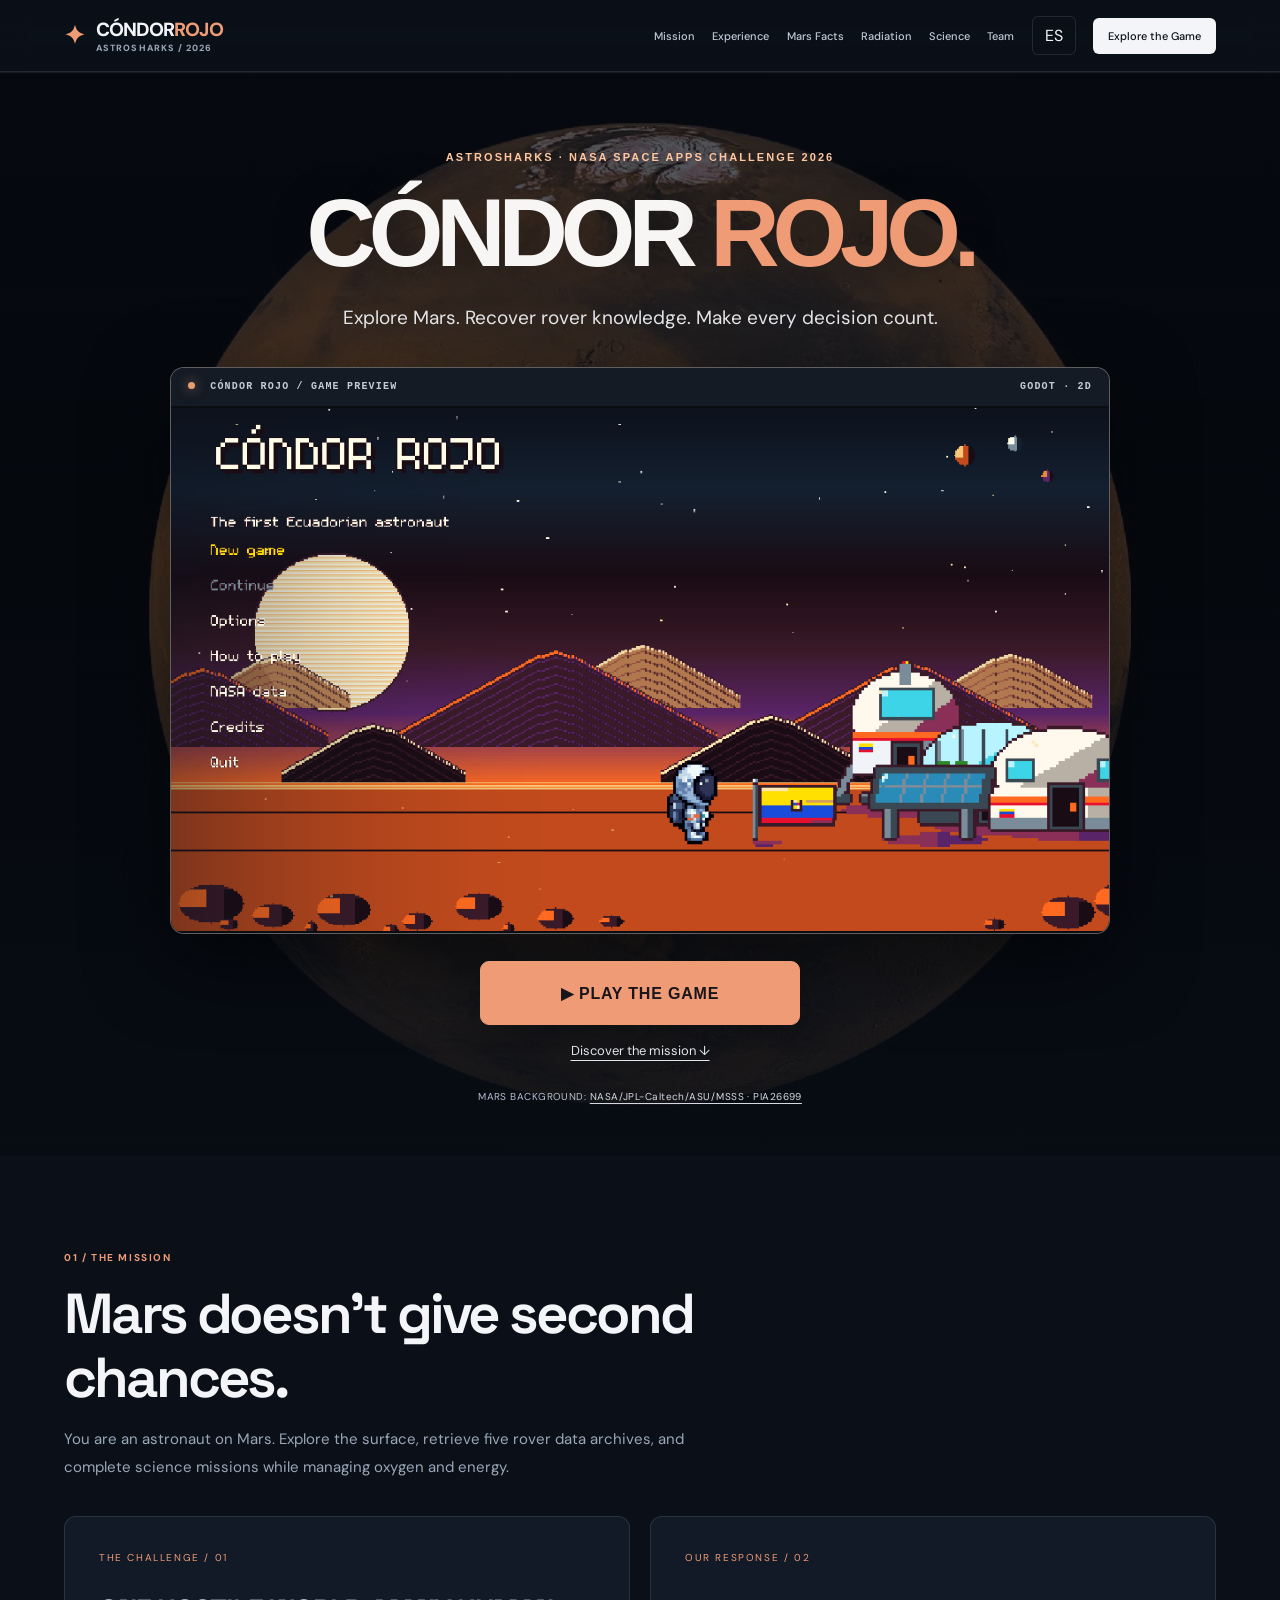
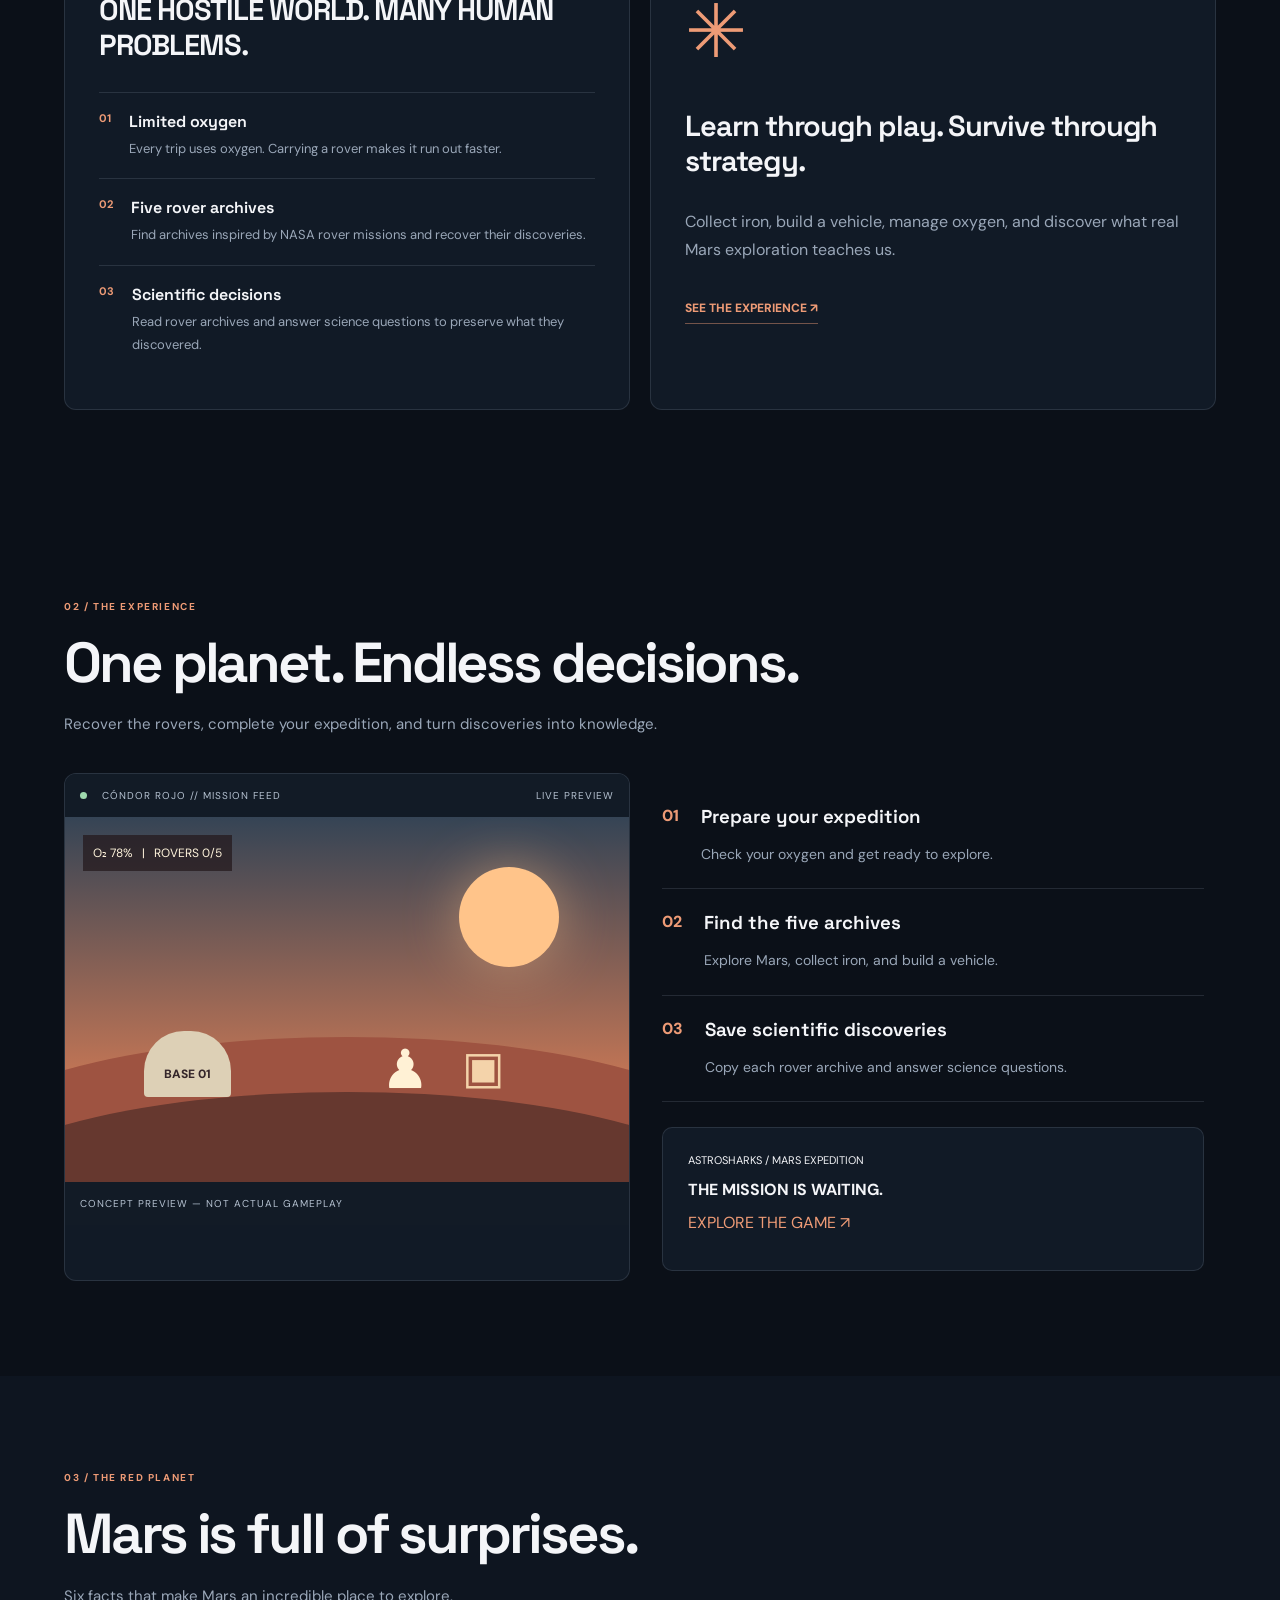
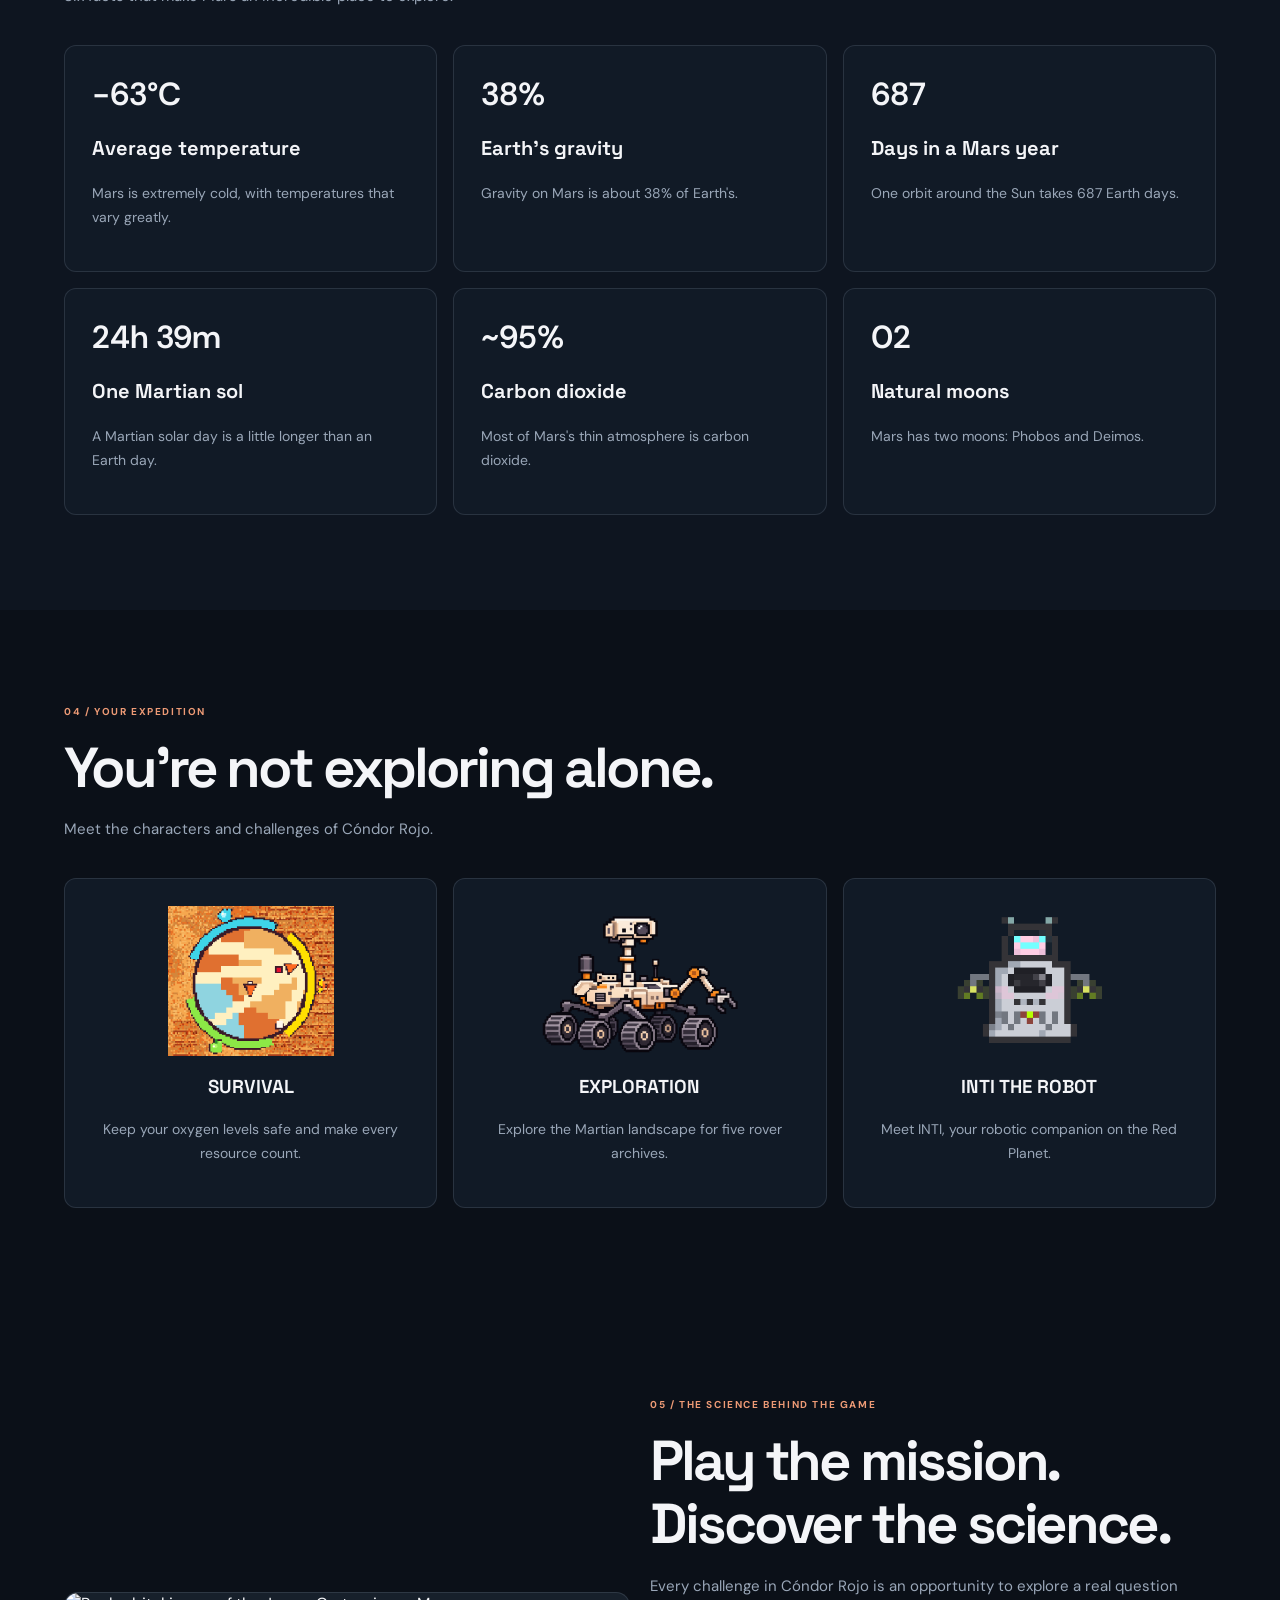
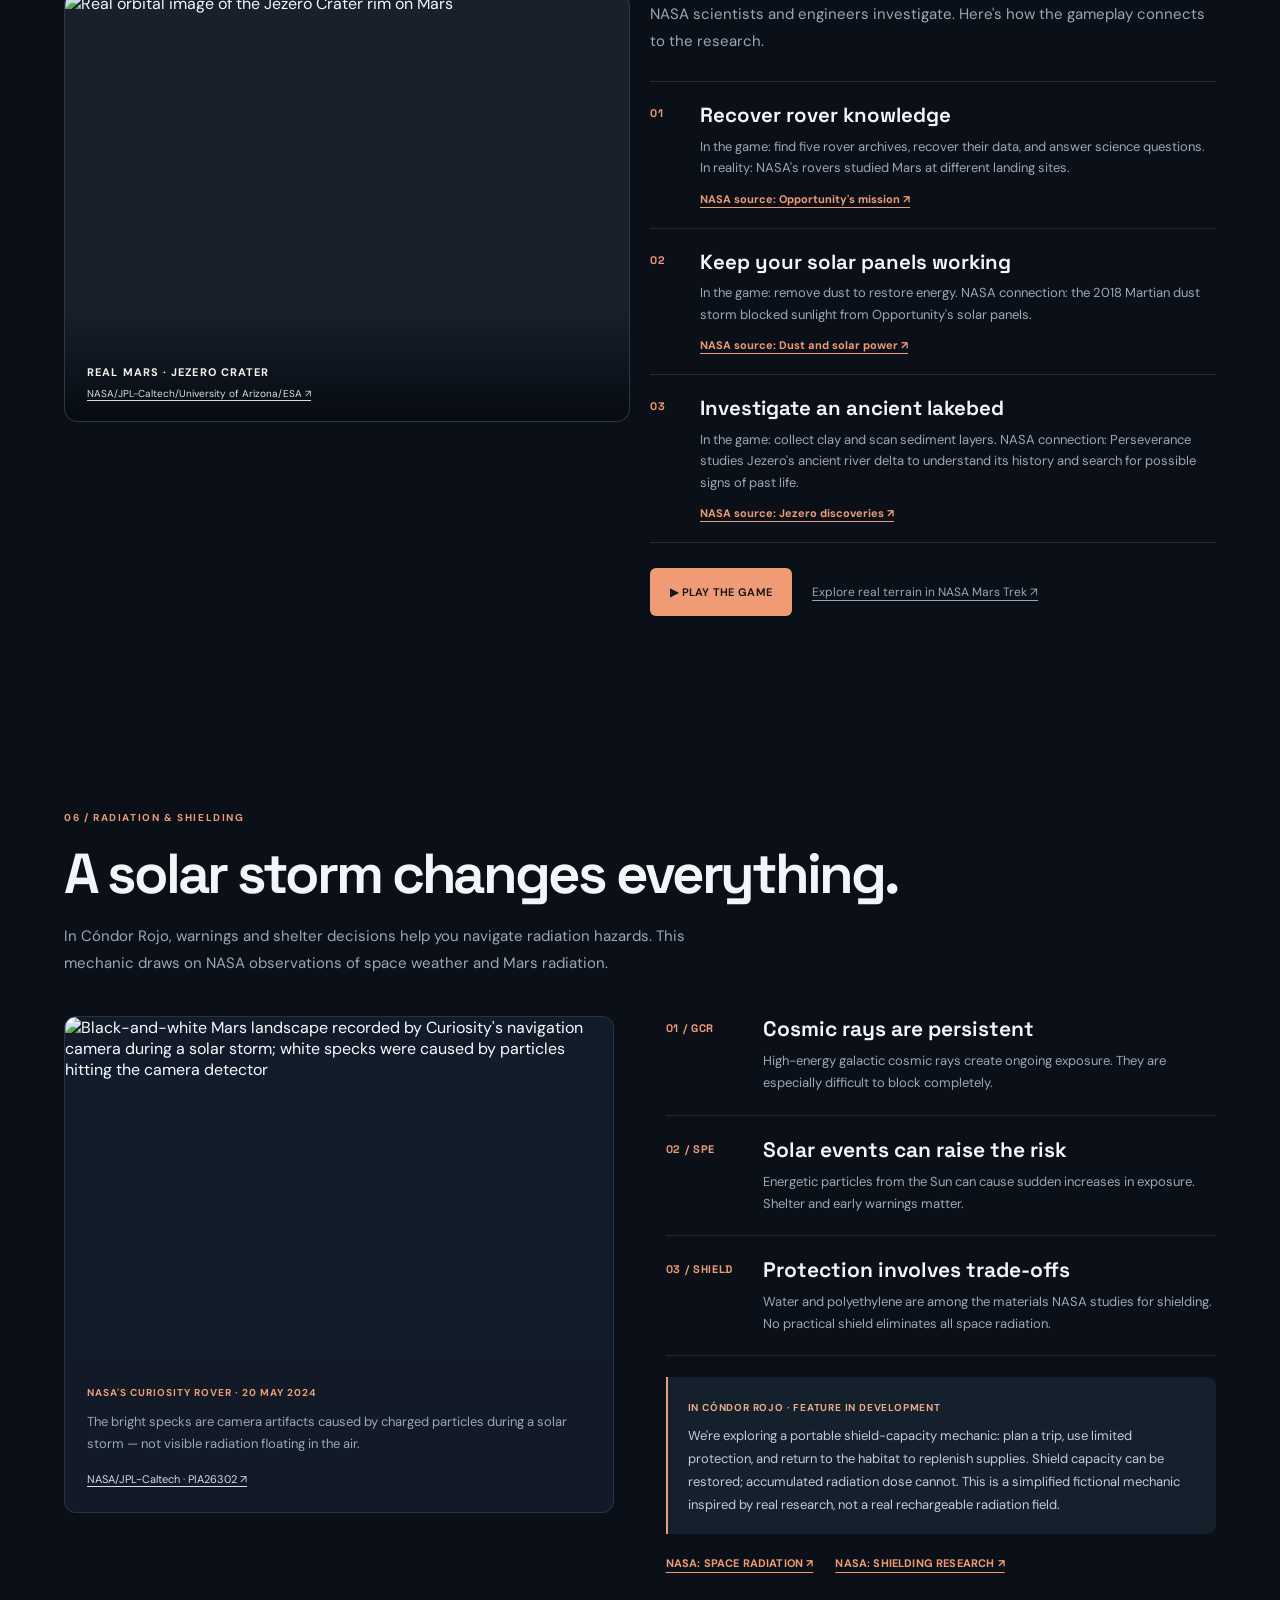
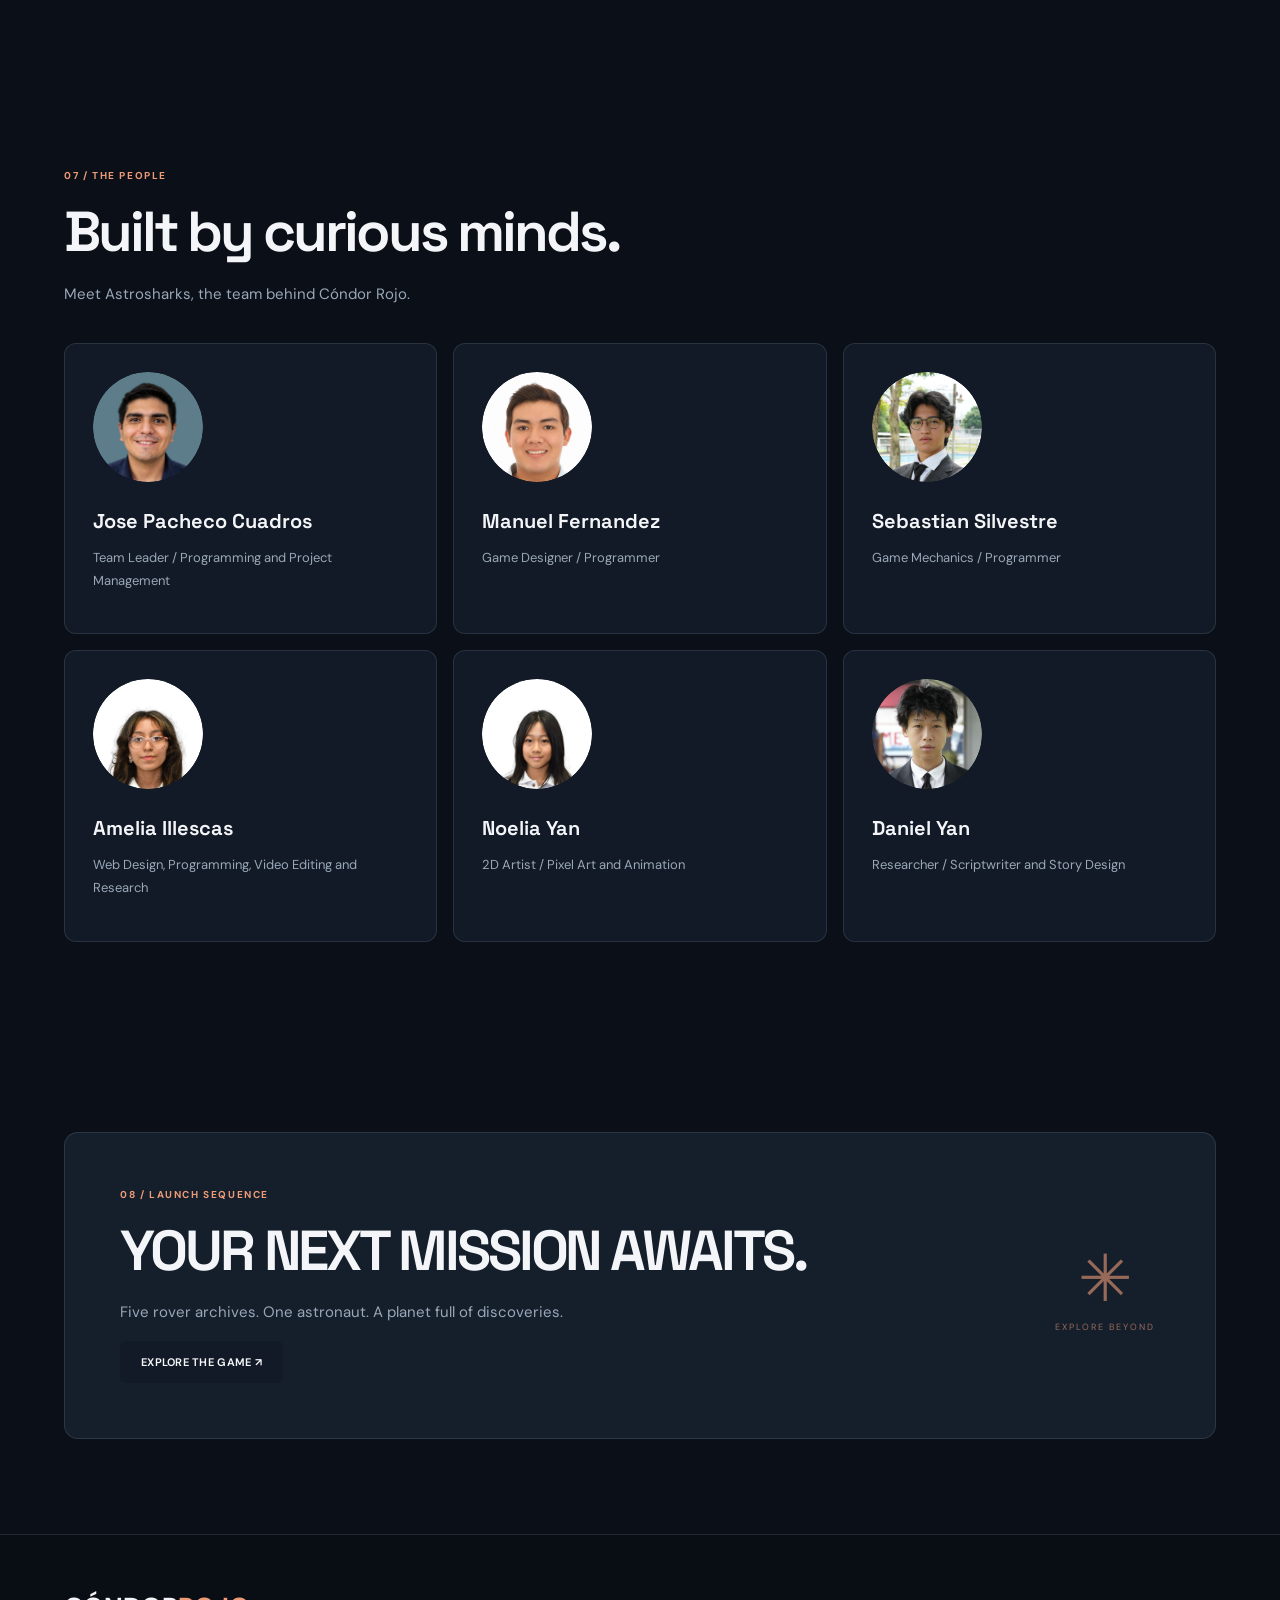
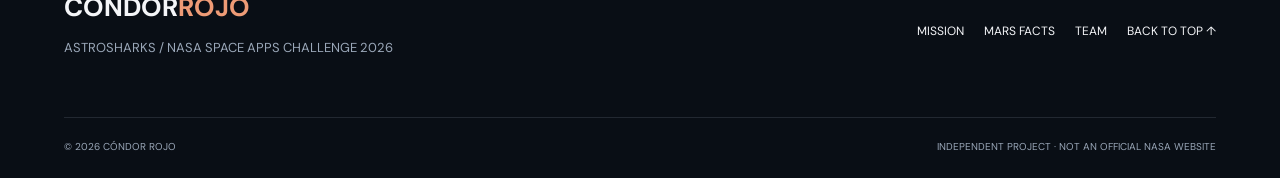
==== commit 81ec1fb5: "Update index.html" ====
--- a/index.html
+++ b/index.html
@@ -76,7 +76,7 @@
             <span><span class="hero-live-dot"></span> CÓNDOR ROJO / GAME PREVIEW</span>
             <span>GODOT · 2D</span>
           </div>
-          <img class="hero-screenshot-image" src="images/condorRojoSC.png"
+          <img class="hero-screenshot-image" src="images/gameSC.png"
                   alt="Cóndor Rojo gameplay on Mars" fetchpriority="high">
         </div>
 
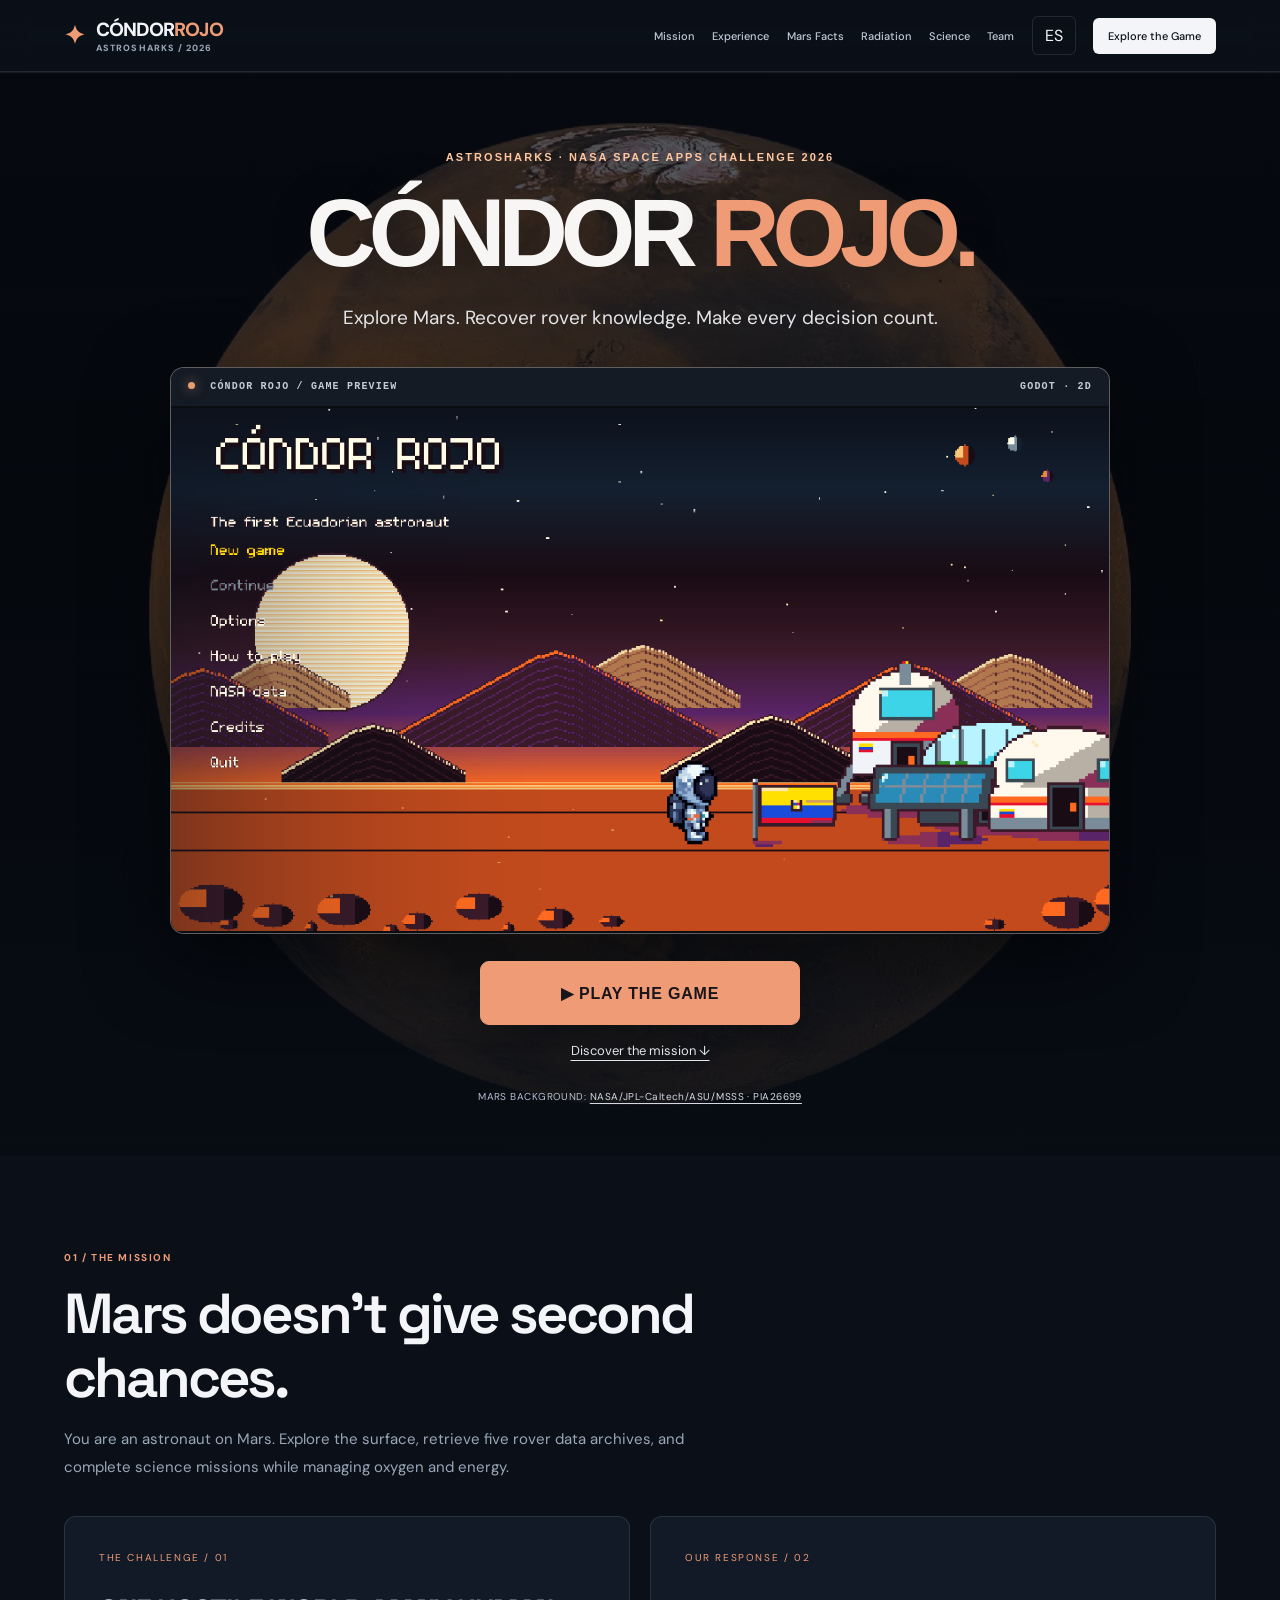
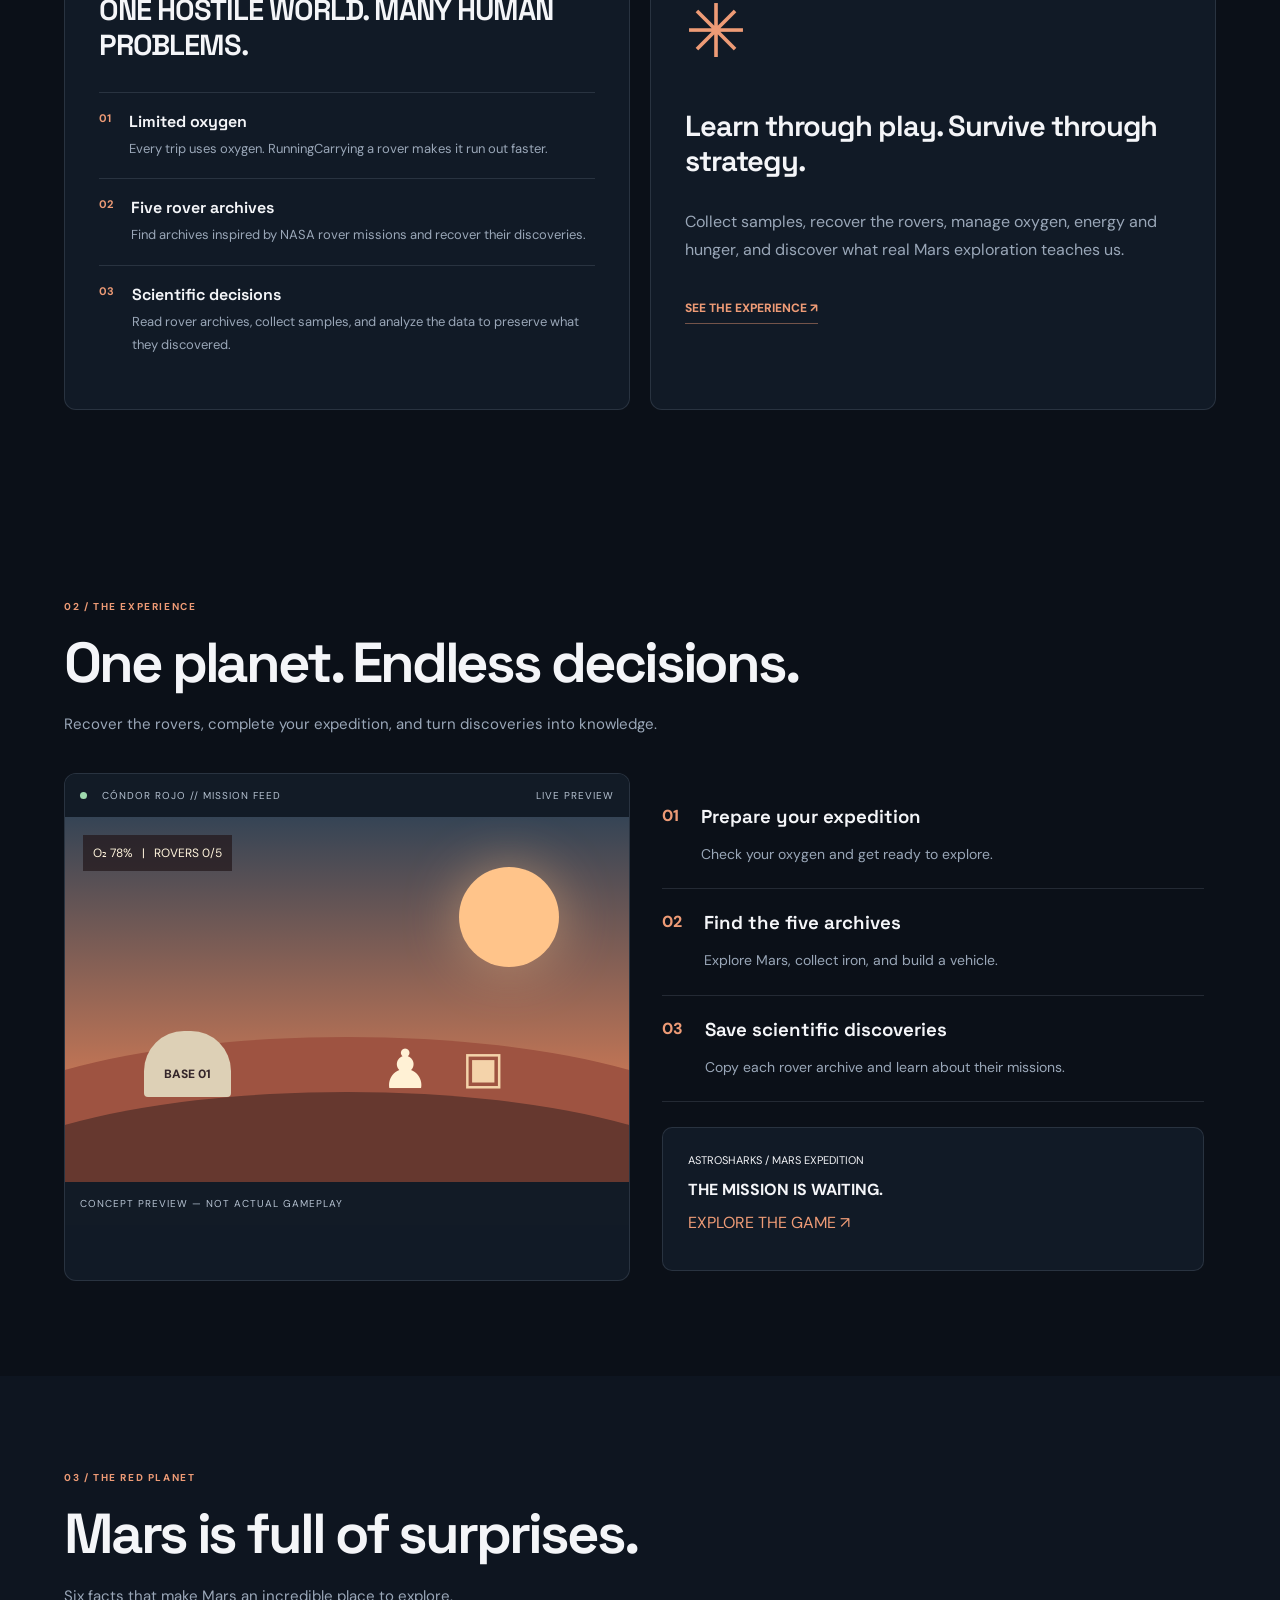
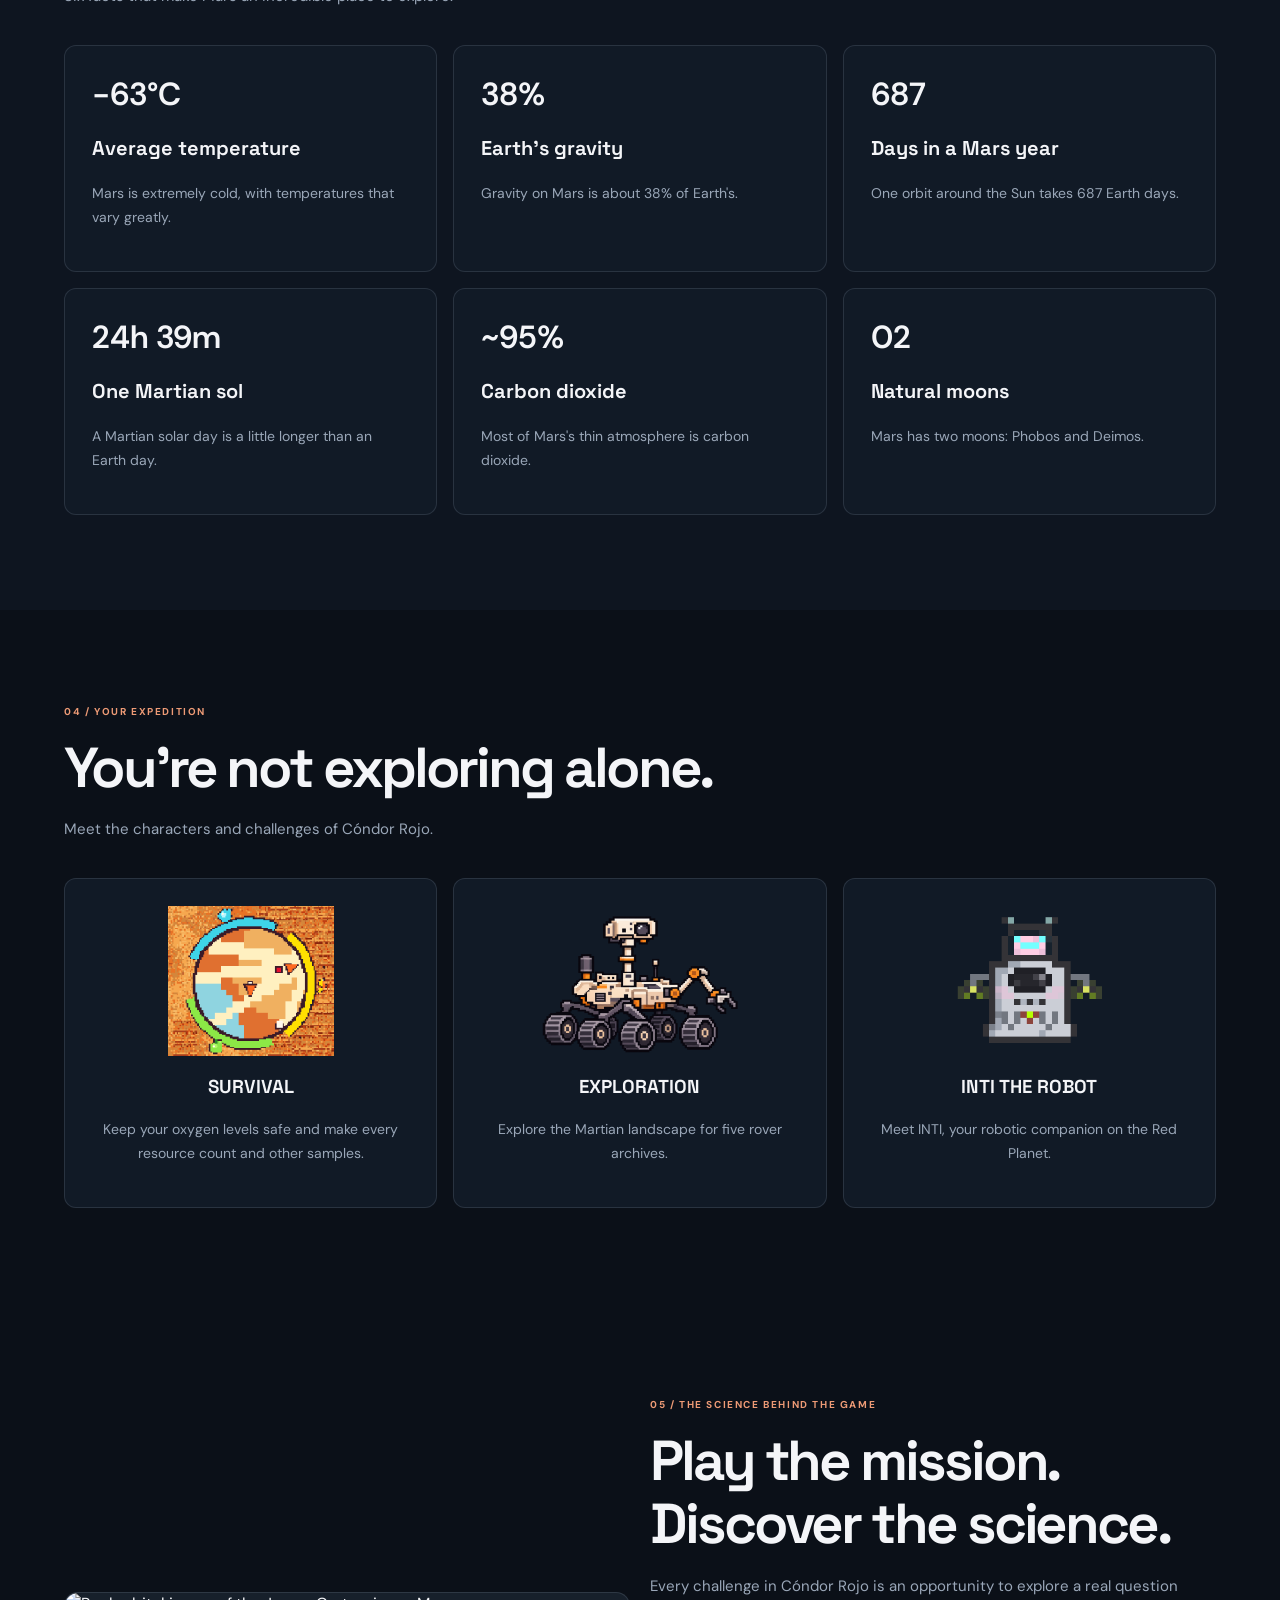
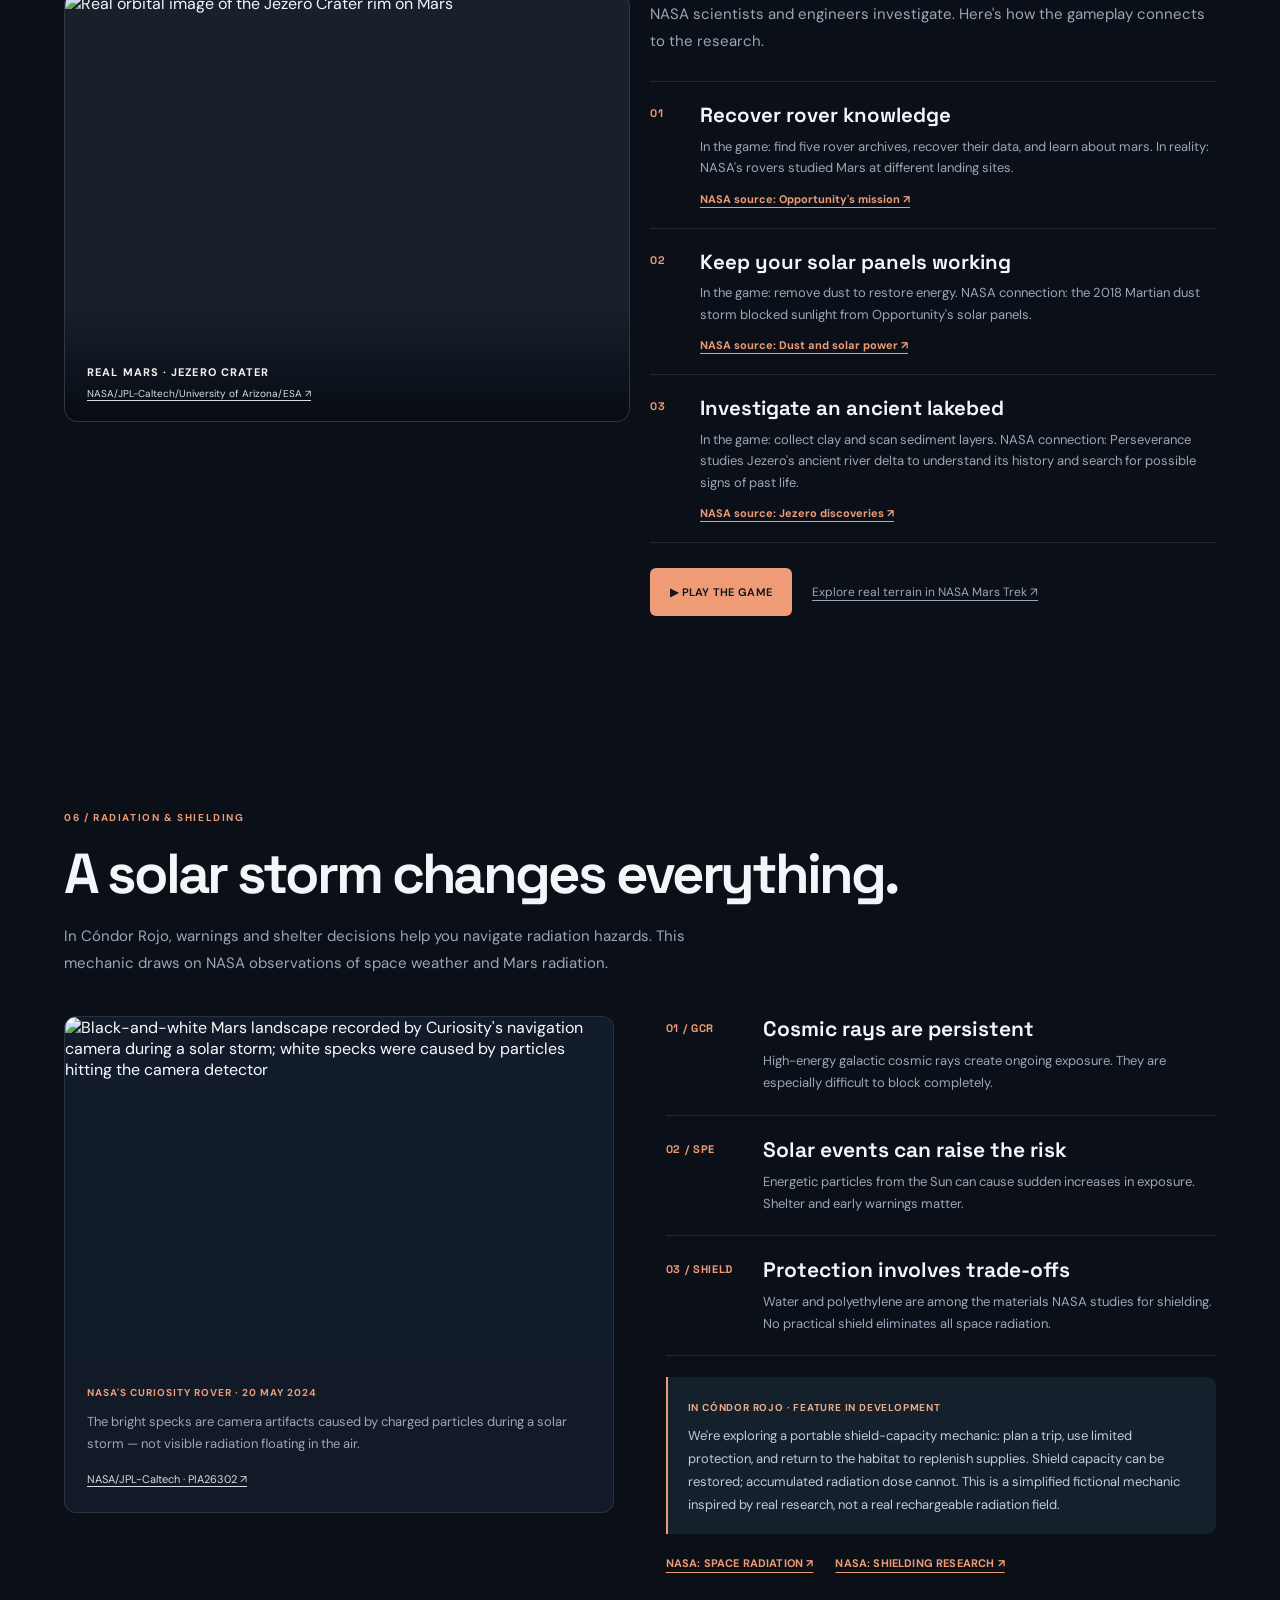
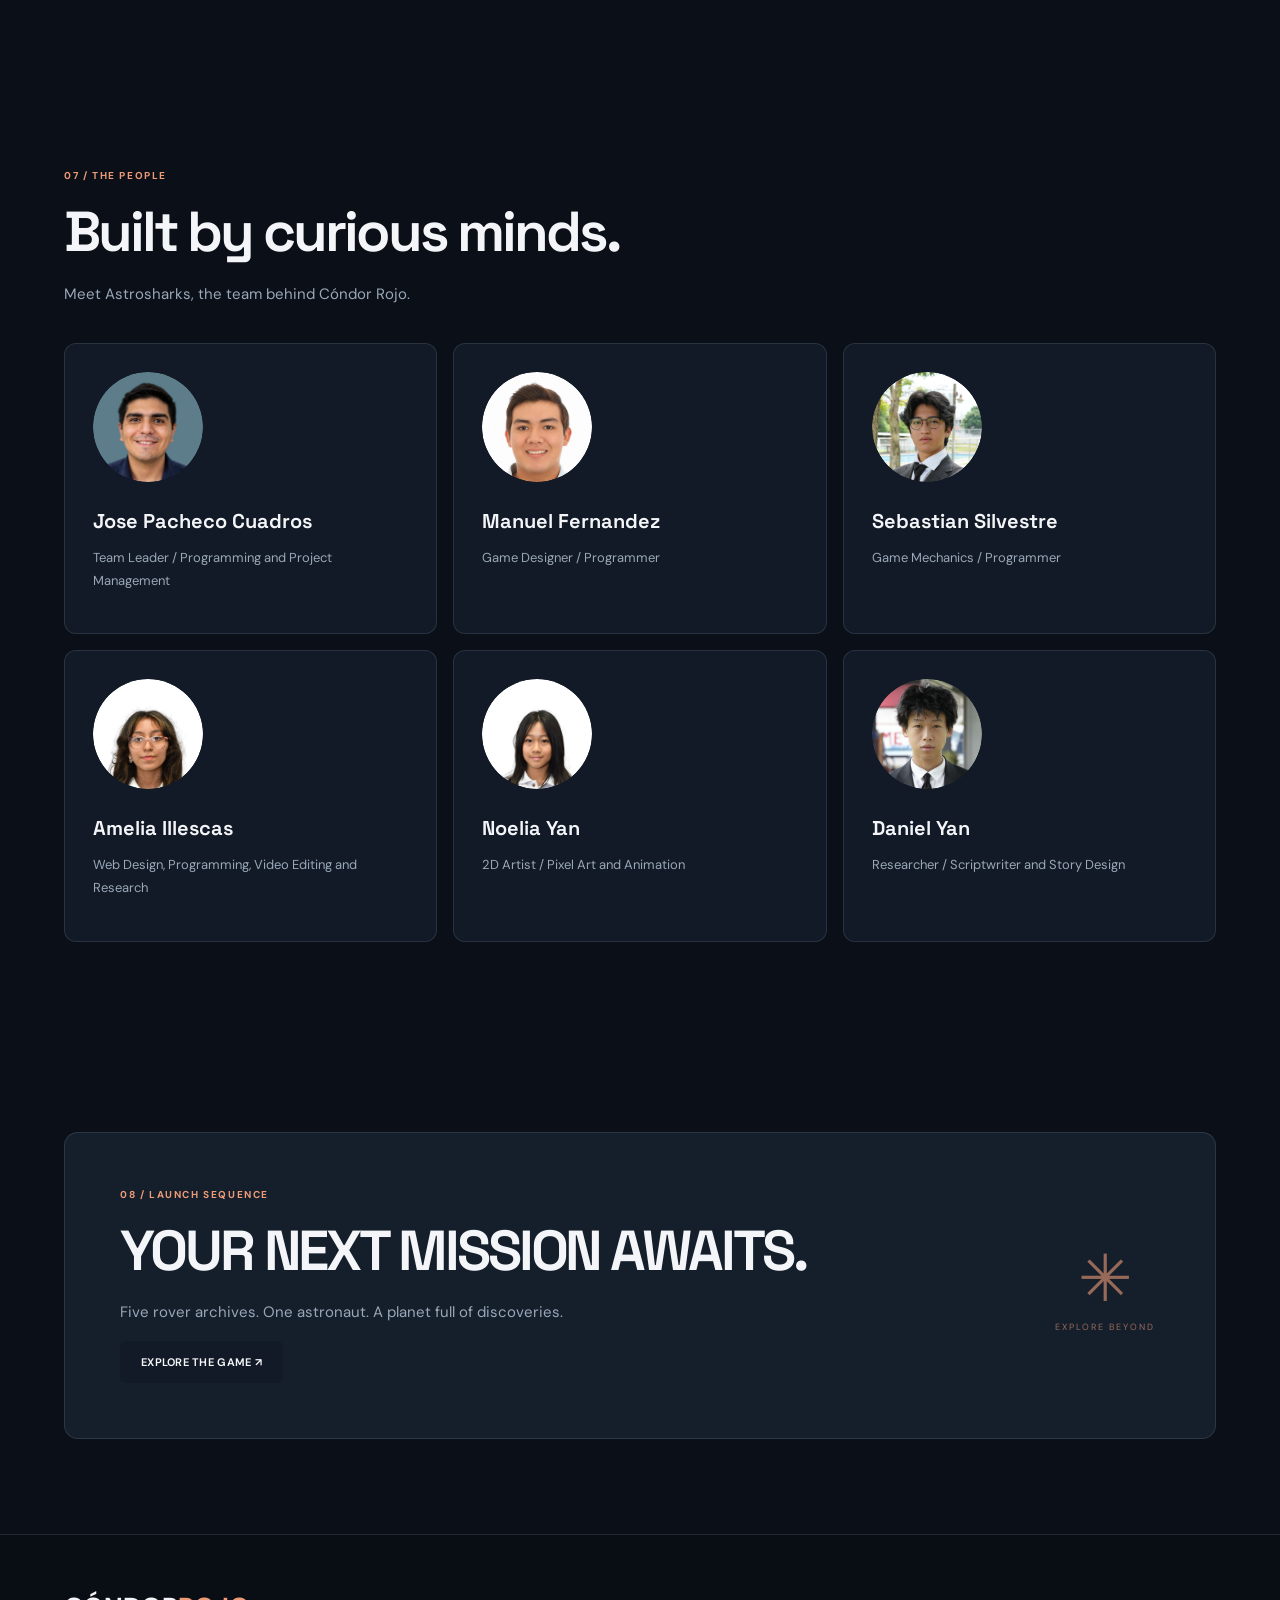
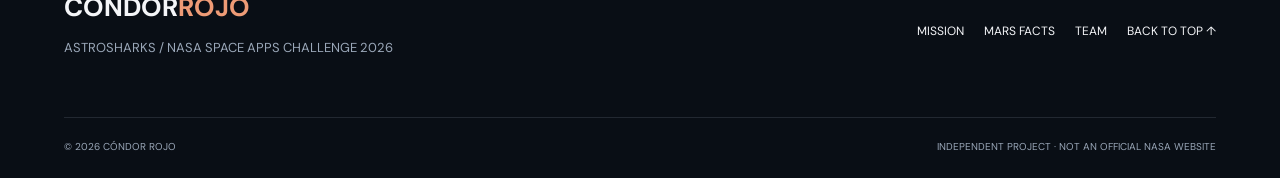
==== commit 1112020c: "Updated content and style" ====
--- a/index.html
+++ b/index.html
@@ -136,7 +136,7 @@
               <h4 data-en="Limited oxygen" data-es="Oxígeno limitado">Limited oxygen</h4>
               <p data-en="Every trip uses oxygen. Carrying a rover makes it run out faster."
                  data-es="Cada viaje consume oxígeno. Cargar un rover hace que se agote más rápido.">
-                Every trip uses oxygen. Carrying a rover makes it run out faster.
+                Every trip uses oxygen. RunningCarrying a rover makes it run out faster.
               </p>
             </div>
           </div>
@@ -158,7 +158,7 @@
               <h4 data-en="Scientific decisions" data-es="Decisiones científicas">Scientific decisions</h4>
               <p data-en="Read rover archives and answer science questions to preserve what they discovered."
                  data-es="Lee los archivos de los rovers y responde preguntas científicas para conservar sus descubrimientos.">
-                Read rover archives and answer science questions to preserve what they discovered.
+                Read rover archives, collect samples, and analyze the data to preserve what they discovered.
               </p>
             </div>
           </div>
@@ -173,7 +173,7 @@
           </h3>
           <p data-en="Collect iron, build a vehicle, manage oxygen, and discover what real Mars exploration teaches us."
              data-es="Recolecta hierro, construye un vehículo, administra el oxígeno y descubre qué nos enseña la exploración real de Marte.">
-            Collect iron, build a vehicle, manage oxygen,
+            Collect samples, recover the rovers, manage oxygen, energy and hunger,
             and discover what real Mars exploration teaches us.
           </p>
           <a href="#experience" class="text-link"
@@ -253,7 +253,7 @@
               <h3 data-en="Save scientific discoveries" data-es="Guarda descubrimientos científicos">Save scientific discoveries</h3>
               <p data-en="Copy each rover archive and answer science questions."
                  data-es="Copia cada archivo de rover y responde preguntas científicas.">
-                Copy each rover archive and answer science questions.
+                Copy each rover archive and learn about their missions.
               </p>
             </div>
           </div>
@@ -364,7 +364,7 @@
           <h3>SURVIVAL</h3>
           <p data-en="Keep your oxygen levels safe and make every resource count."
              data-es="Cuida tus niveles de oxígeno y aprovecha cada recurso.">
-            Keep your oxygen levels safe and make every resource count.
+            Keep your oxygen levels safe and make every resource count and other samples.
           </p>
         </article>
 
@@ -442,7 +442,7 @@
                 <p data-en="In the game: find five rover archives, recover their data, and answer science questions. In reality: NASA's rovers studied Mars at different landing sites."
                    data-es="En el juego: encuentra cinco archivos de rovers, recupera sus datos y responde preguntas científicas. En la realidad: los rovers de NASA estudiaron Marte en distintos lugares.">
                   In the game: find five rover archives, recover their data, and
-                  answer science questions. In reality: NASA's rovers studied Mars
+                  learn about mars. In reality: NASA's rovers studied Mars
                   at different landing sites.
                 </p>
                 <a href="https://science.nasa.gov/mission/mer-opportunity/"
--- a/minimal.css
+++ b/minimal.css
@@ -1154,3 +1154,20 @@
   }
   .section-science .game-science-actions .btn { justify-content: center; }
 }
+
+/* Real pixel-art screenshot in Experience. Replaces the old concept mockup. */
+#experience .preview-art .preview-gameplay-image {
+    display: block;
+    width: 100%;
+    height: 100%;
+    object-fit: contain;
+    image-rendering: pixelated;
+    background: #101923;
+}
+
+.section-science .science-dataset-note {
+    margin: 19px 0 8px;
+    color: var(--muted);
+    font-size: 12px;
+    line-height: 1.7;
+}
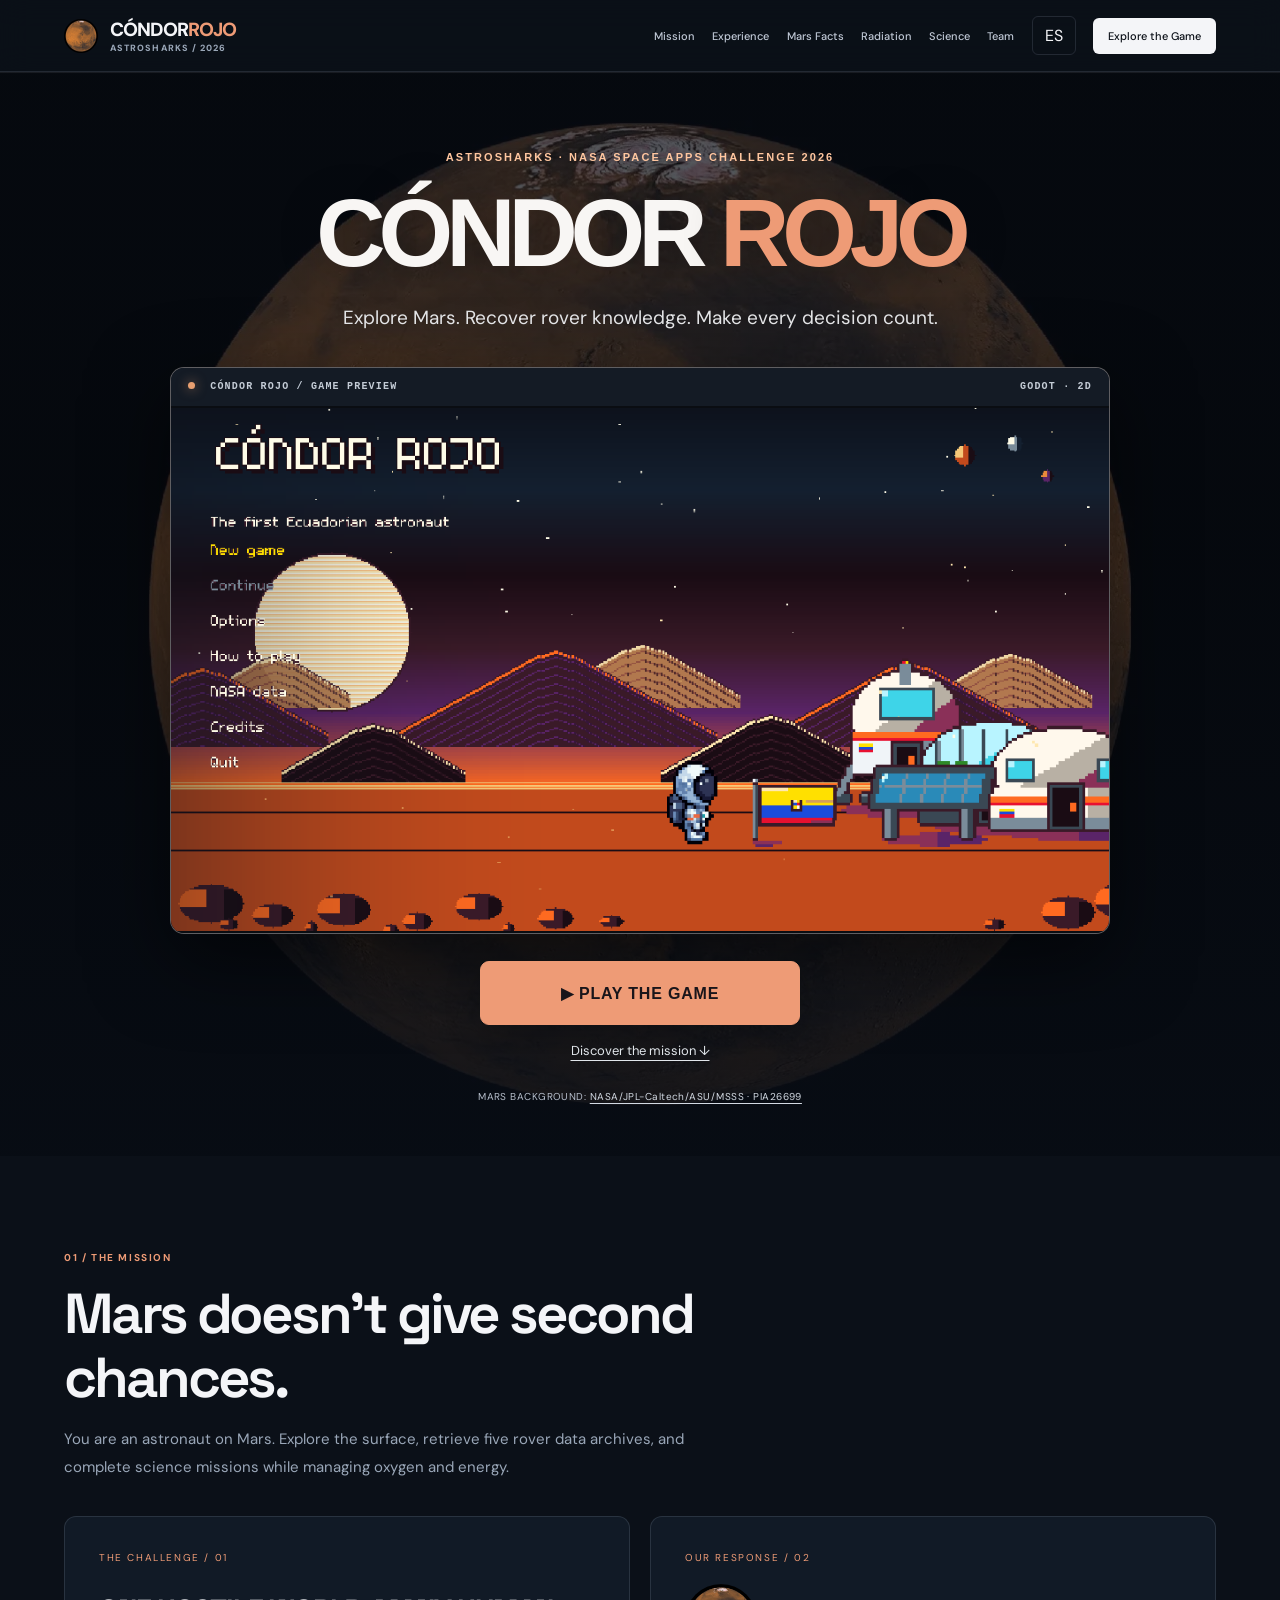
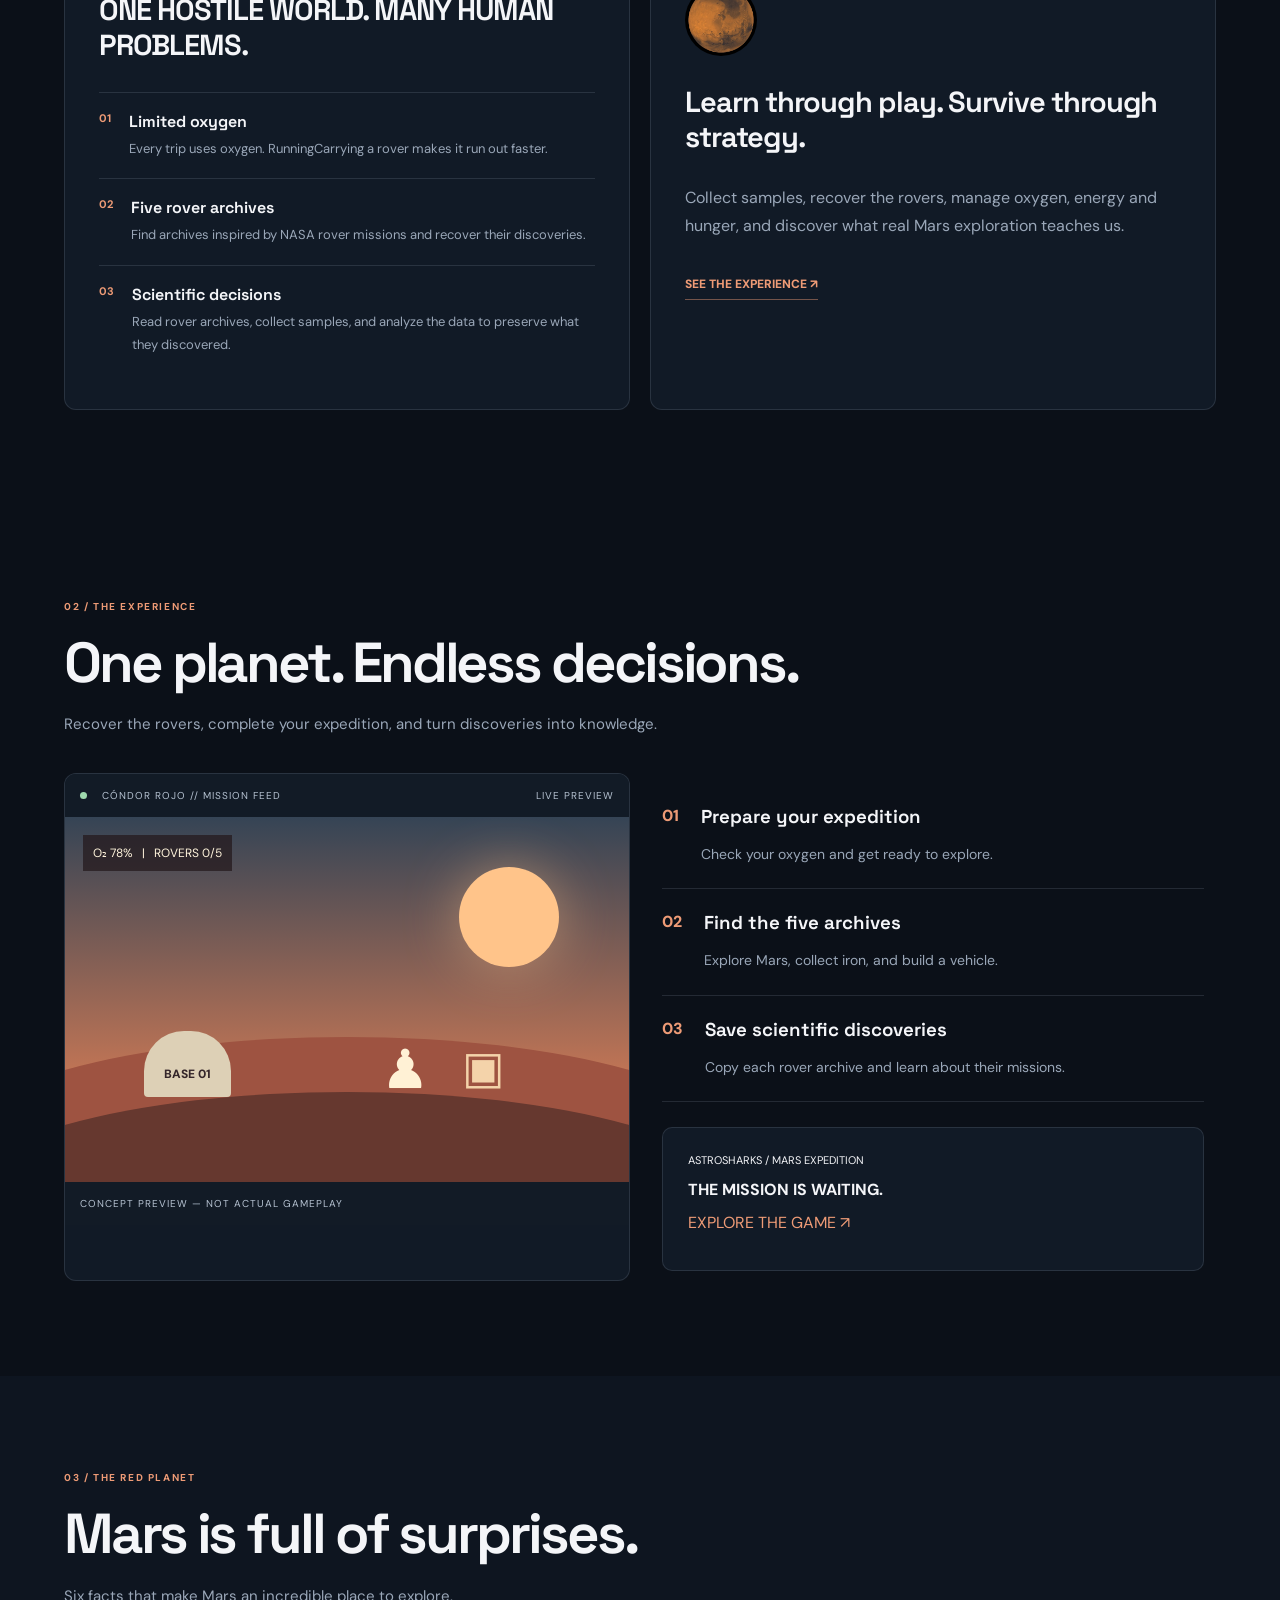
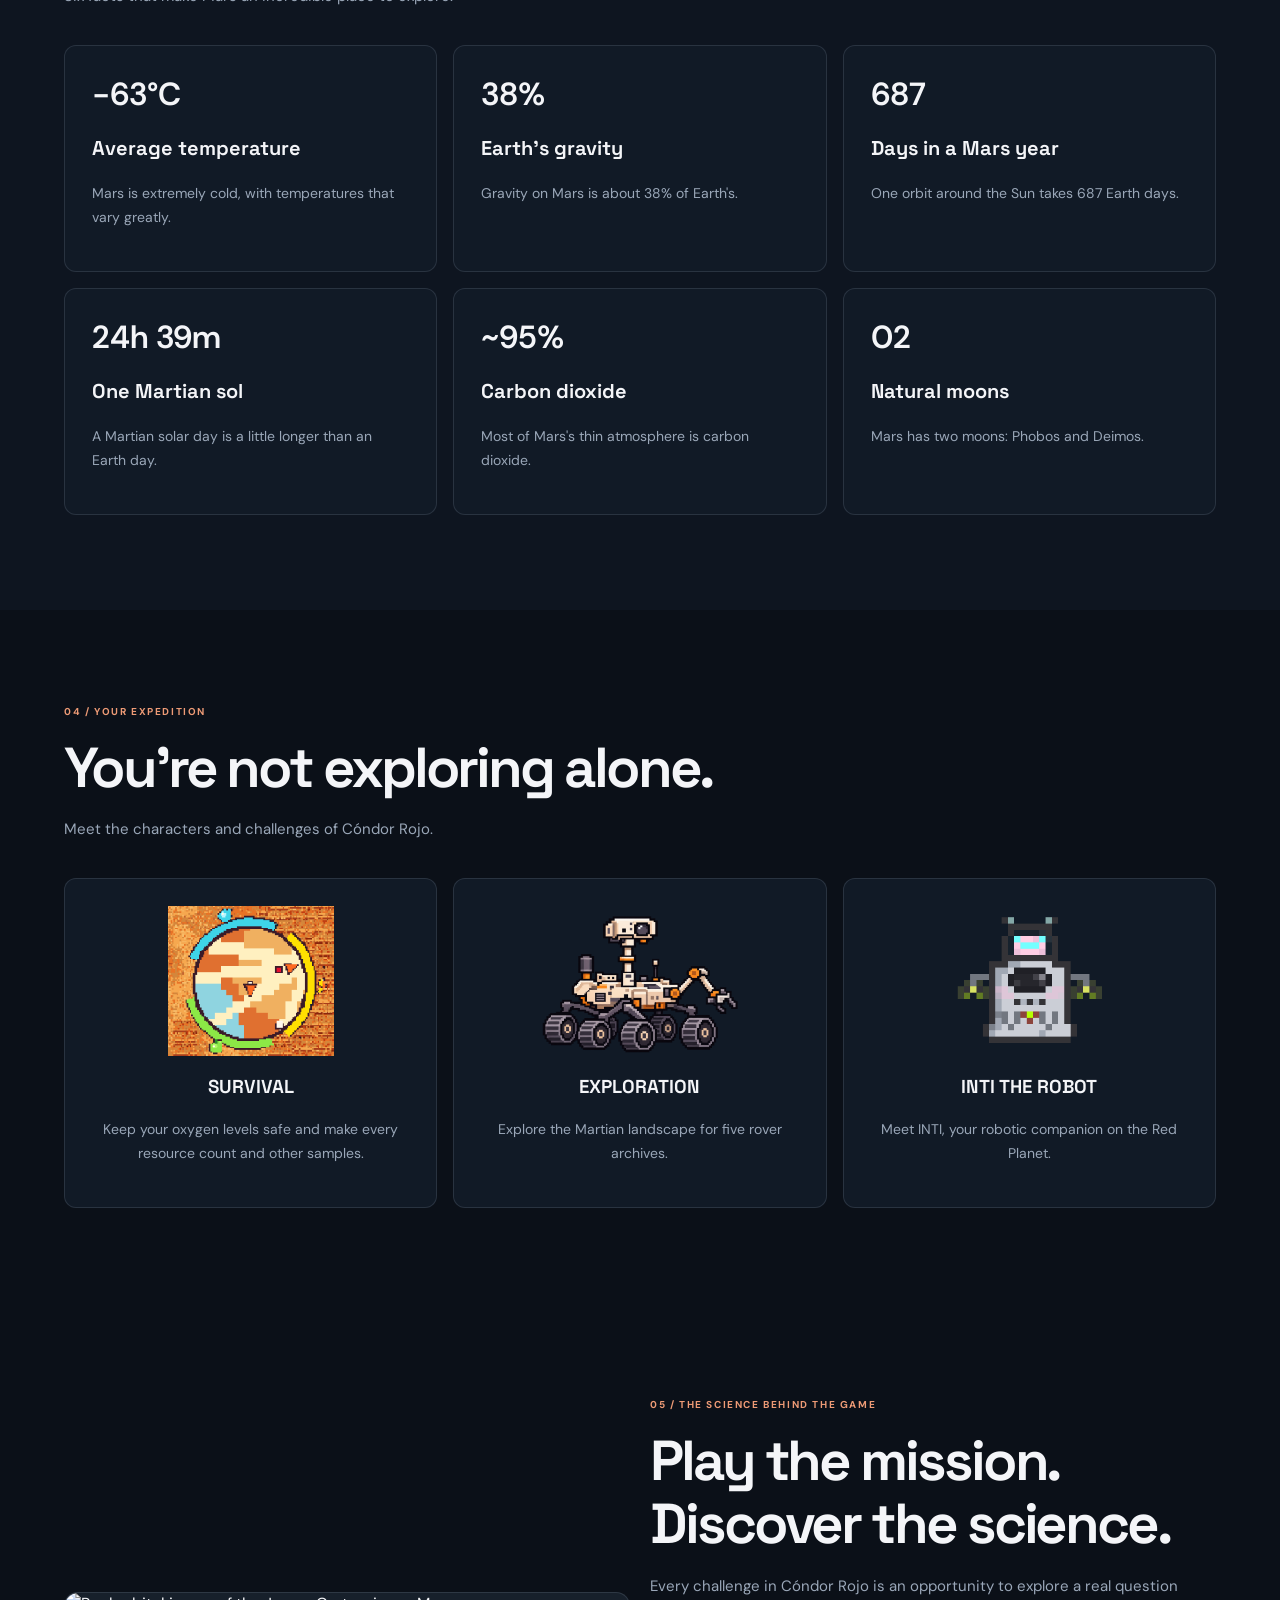
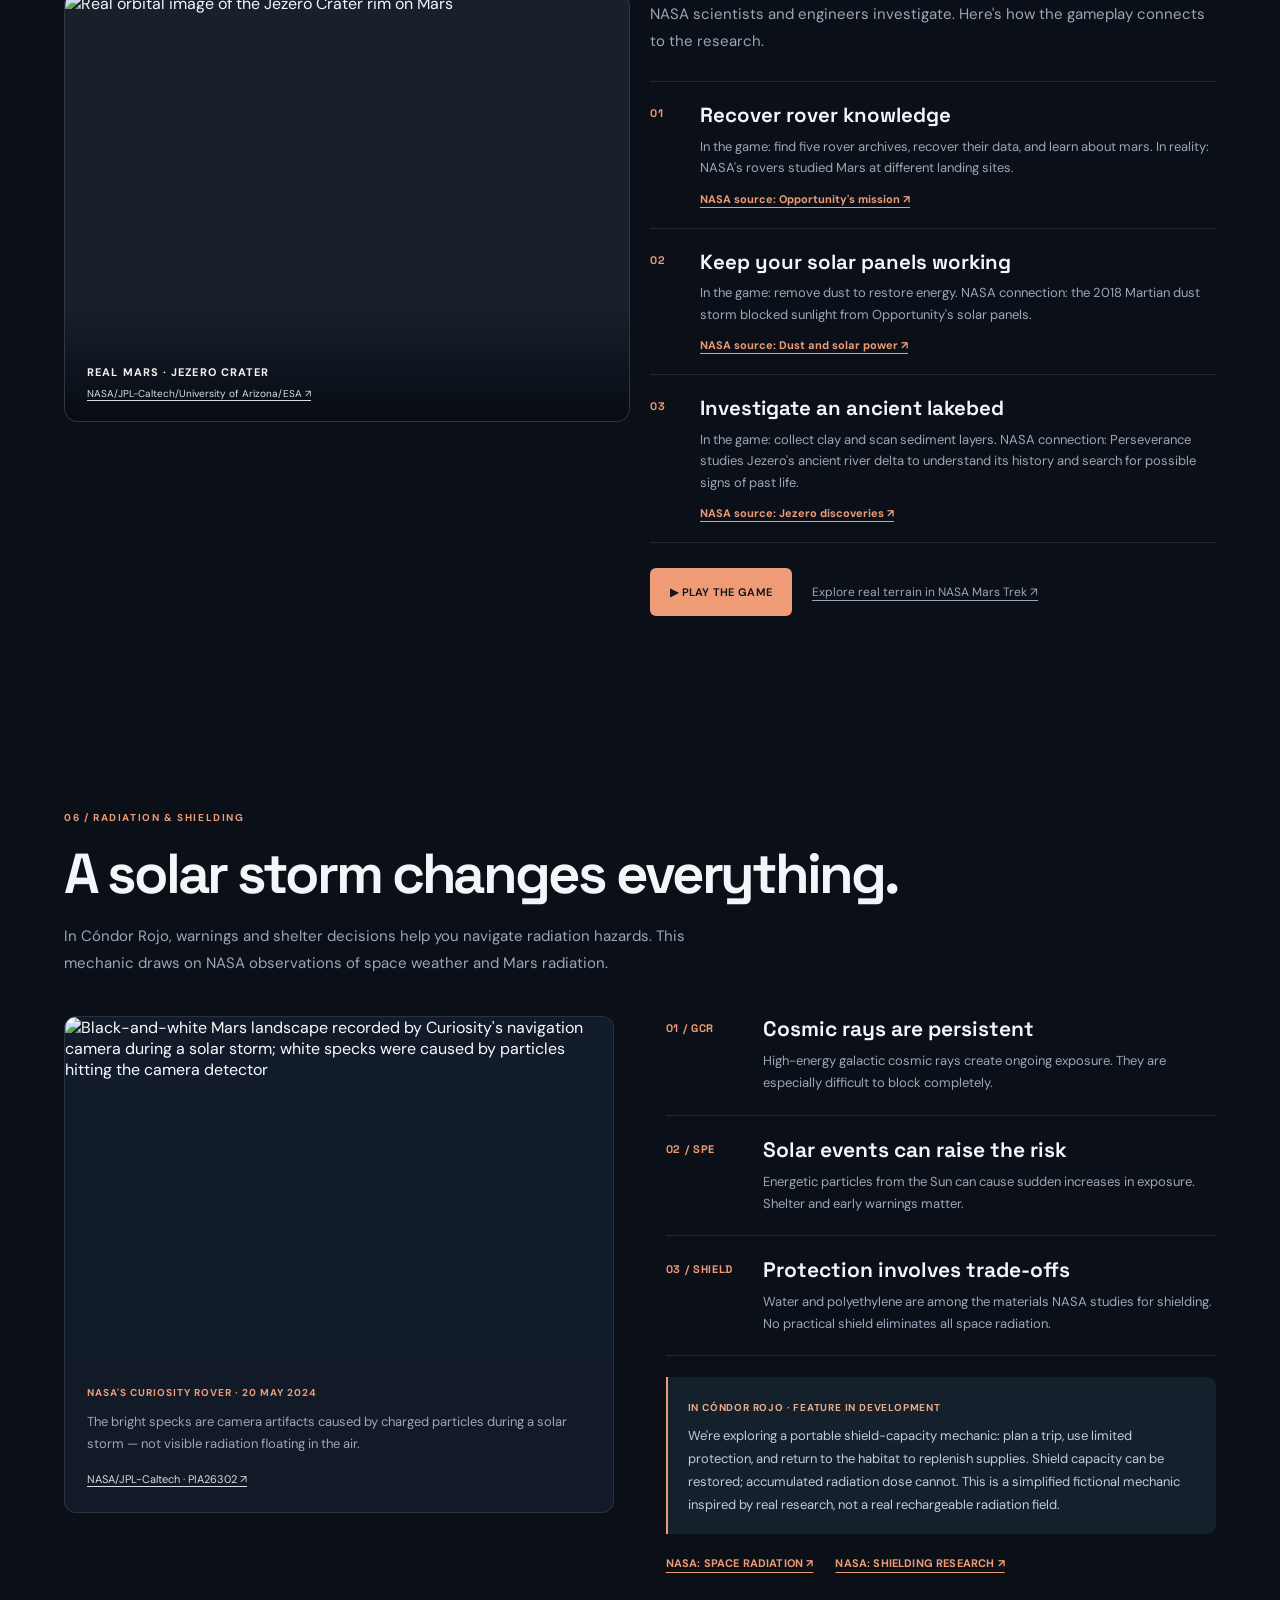
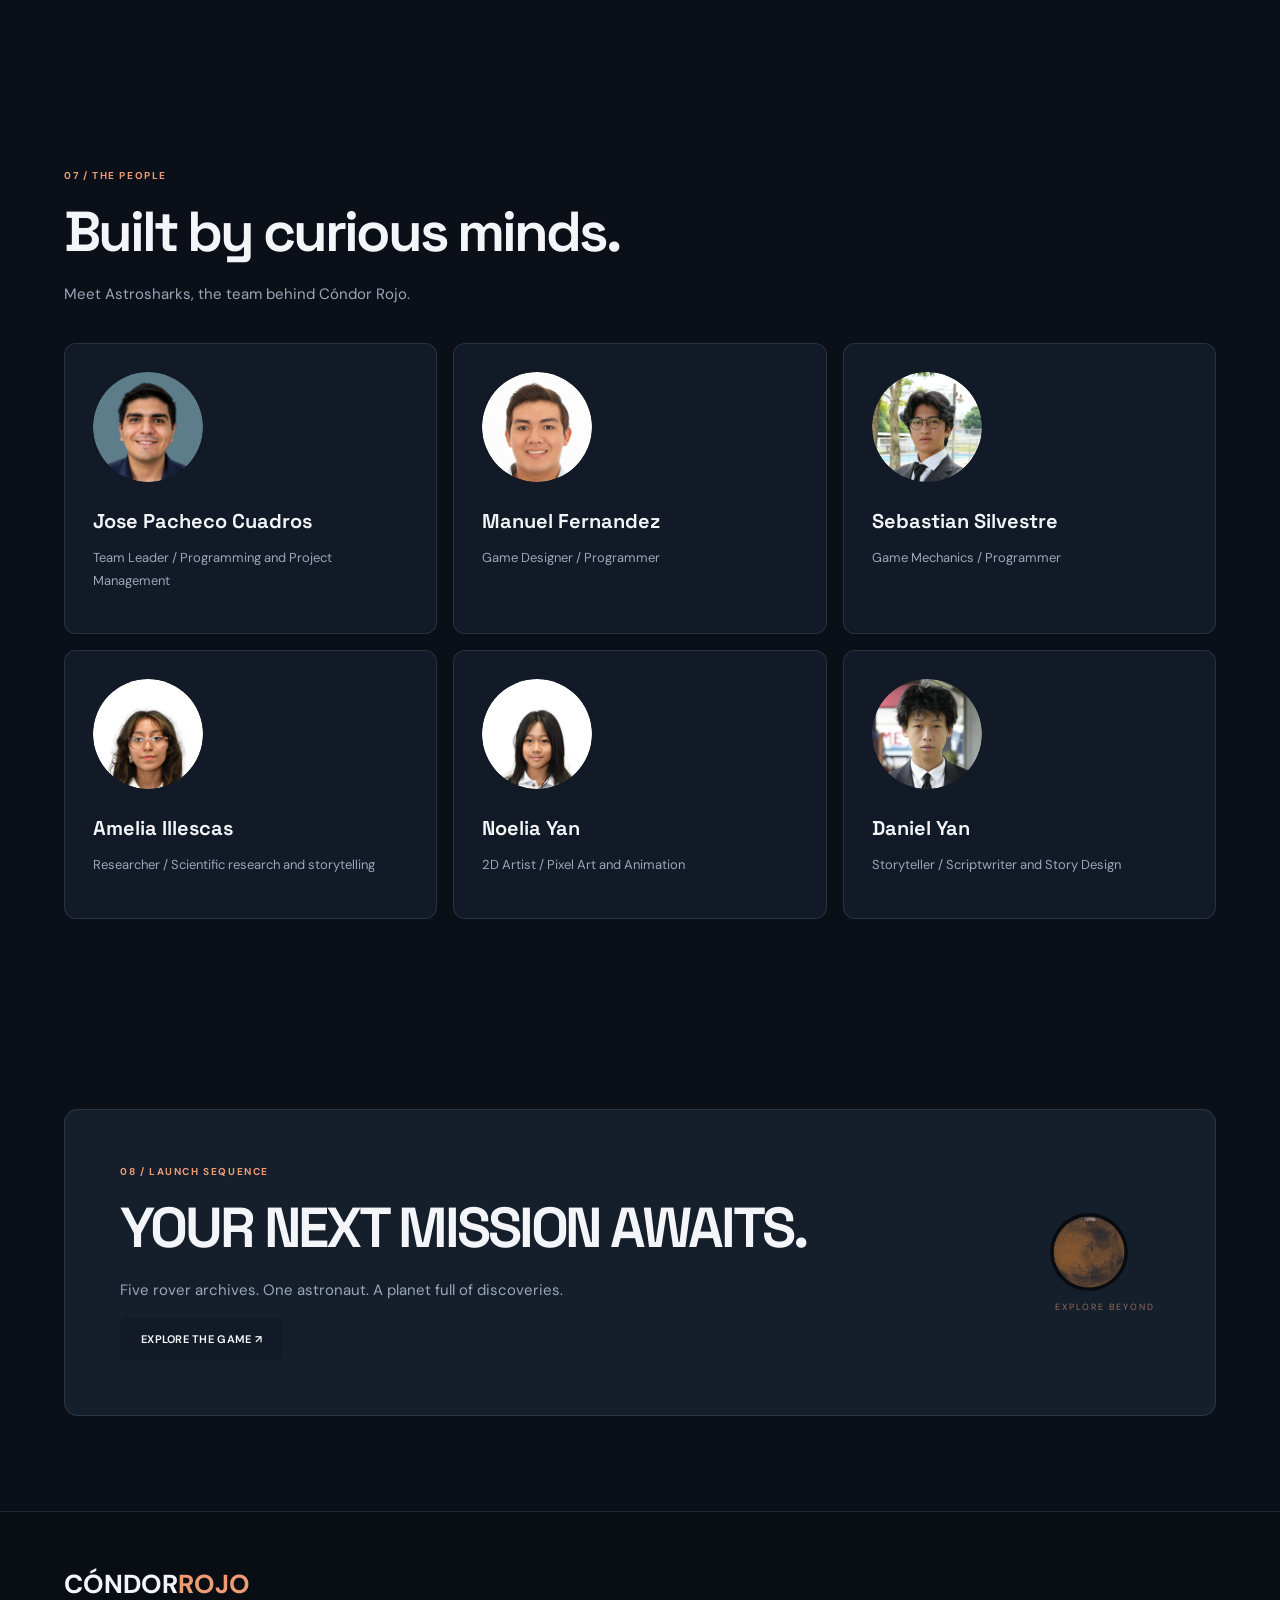
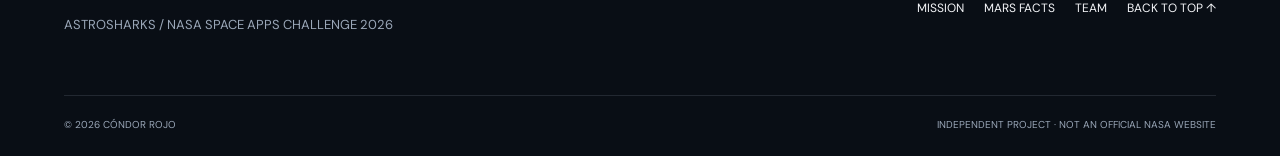
==== commit 3e099e57: "Final commit of website" ====
--- a/index.html
+++ b/index.html
@@ -28,7 +28,7 @@
 
   <header class="site-header" id="top">
     <a href="#top" class="brand">
-      <span class="brand-icon">✦</span>
+      <img src="images/mars.png" alt="Mars" class="brand-icon-img">
       <span>
         CÓNDOR<span class="accent">ROJO</span>
         <small>ASTROSHARKS / 2026</small>
@@ -63,7 +63,7 @@
           ASTROSHARKS · NASA SPACE APPS CHALLENGE 2026
         </p>
 
-        <h1 id="heroTitle">CÓNDOR <em>ROJO.</em></h1>
+        <h1 id="heroTitle">CÓNDOR <em>ROJO</em></h1>
 
         <p class="hero-launch-description"
            data-en="Explore Mars. Recover rover knowledge. Make every decision count."
@@ -166,7 +166,9 @@
 
         <article class="panel solution-panel reveal">
           <div class="panel-label">OUR RESPONSE / 02</div>
-          <div class="solution-symbol">✳</div>
+          <div class="solution-symbol">
+           <img src="images/mars.png" alt="Mars" class="section-mars-icon">
+            </div>
           <h3 data-en="Learn through play. Survive through strategy."
               data-es="Aprende jugando. Sobrevive con estrategia.">
             Learn through play. Survive through strategy.
@@ -677,7 +679,7 @@
             <img src="images/AIC.jpg" alt="Amelia Illescas">
           </div>
           <h3>Amelia Illescas</h3>
-          <p>Web Design, Programming, Video Editing and Research</p>
+          <p>Researcher / Scientific research and storytelling</p>
         </article>
 
         <article class="team-card reveal">
@@ -693,7 +695,7 @@
             <img src="images/DYW.png" alt="Daniel Yan">
           </div>
           <h3>Daniel Yan</h3>
-          <p>Researcher / Scriptwriter and Story Design</p>
+          <p>Storyteller / Scriptwriter and Story Design</p>
         </article>
       </div>
     </section>
@@ -716,7 +718,10 @@
             EXPLORE THE GAME ↗
           </a>
         </div>
-        <div class="final-emblem">✳ <span>EXPLORE BEYOND</span></div>
+        <div class="final-emblem">
+        <img src="images/mars.png" alt="Mars" class="final-mars-icon">
+        <span>EXPLORE BEYOND</span>
+        </div>
       </div>
     </section>
 
--- a/minimal.css
+++ b/minimal.css
@@ -1171,3 +1171,43 @@
     font-size: 12px;
     line-height: 1.7;
 }
+/* REAL MARS IMAGE ICONS */
+
+/* Top-left navbar Mars icon */
+.brand-icon-img {
+  width: 34px;
+  height: 34px;
+  object-fit: cover;
+  border-radius: 50%;
+  display: block;
+  flex-shrink: 0;
+}
+
+/* Keep logo aligned nicely */
+.brand {
+  display: flex;
+  align-items: center;
+  gap: 12px;
+}
+
+/* Mars image inside section cards */
+.solution-symbol {
+  margin: 20px 0;
+  text-align: left;
+}
+
+.section-mars-icon {
+  width: 72px;
+  height: 72px;
+  object-fit: cover;
+  border-radius: 50%;
+  display: block;
+}
+.final-mars-icon {
+  width: 78px;
+  height: 78px;
+  object-fit: cover;
+  border-radius: 50%;
+  display: block;
+  margin-bottom: 10px;
+}
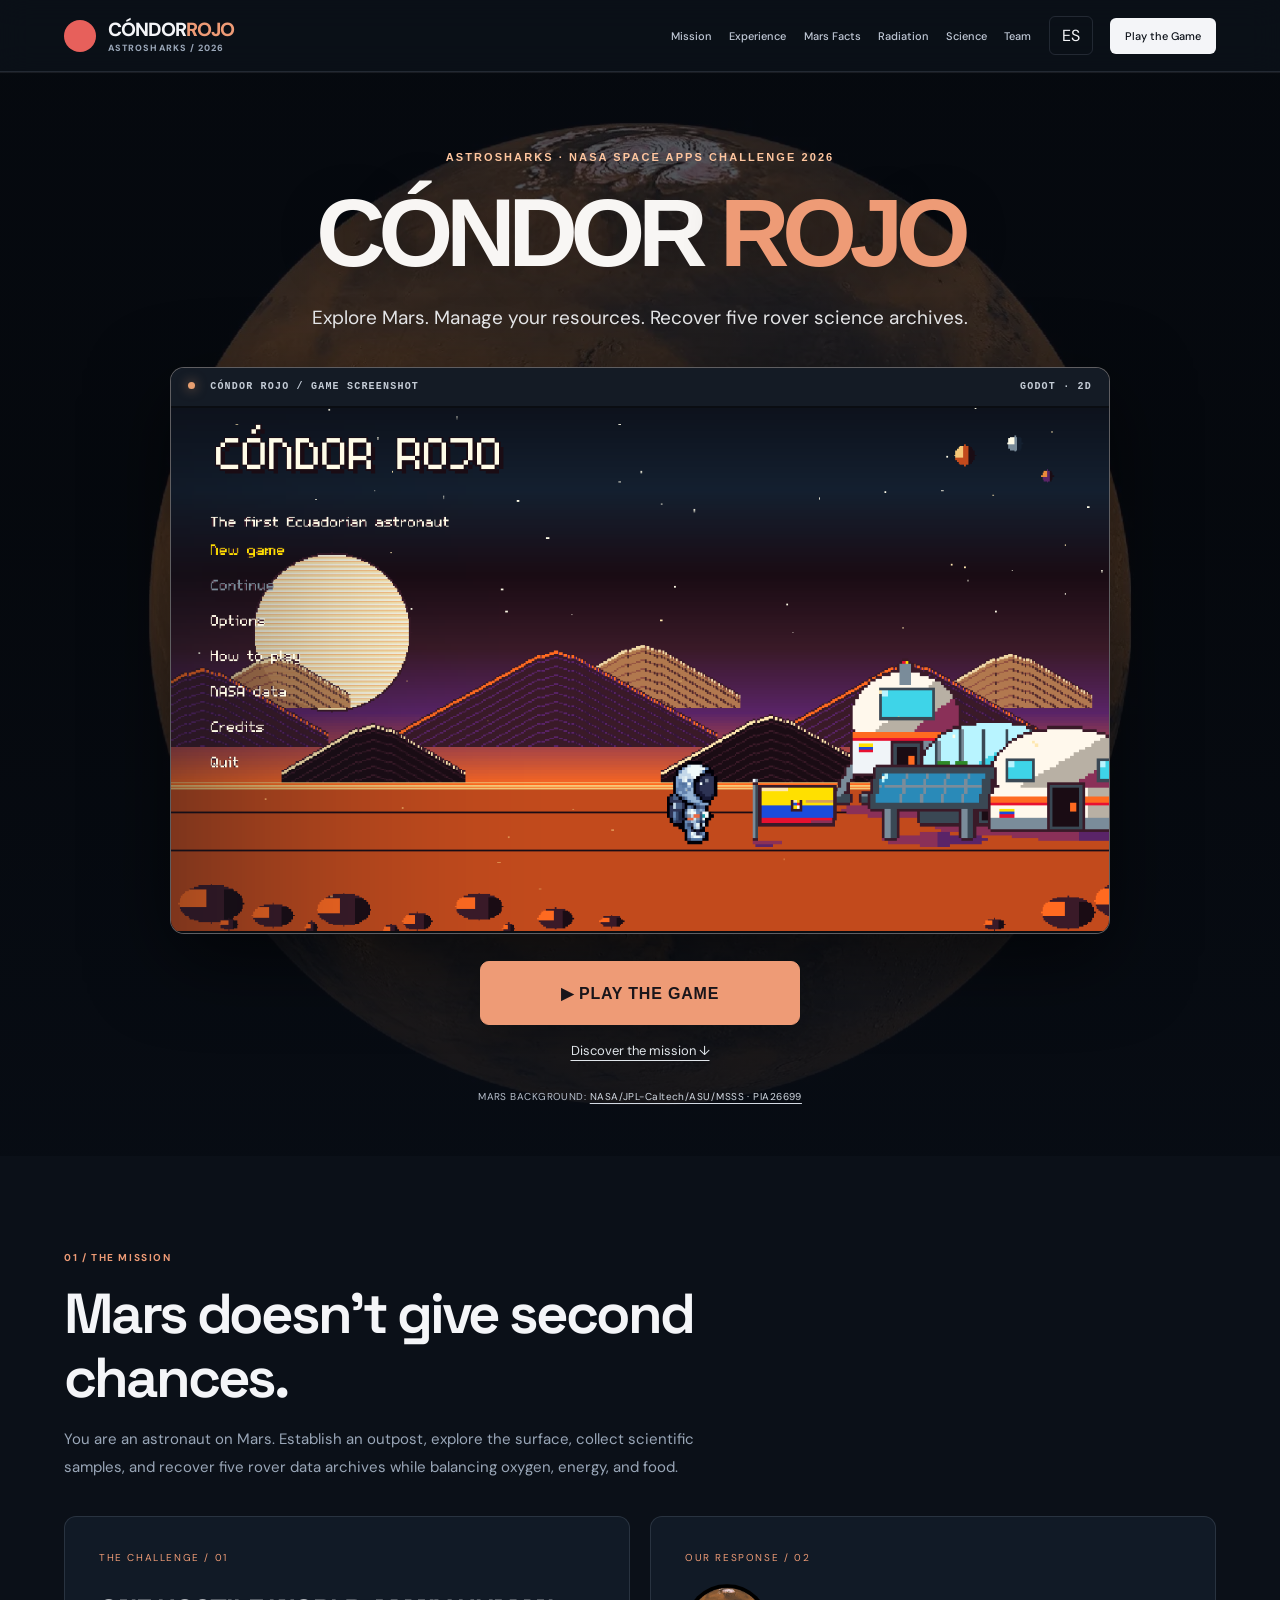
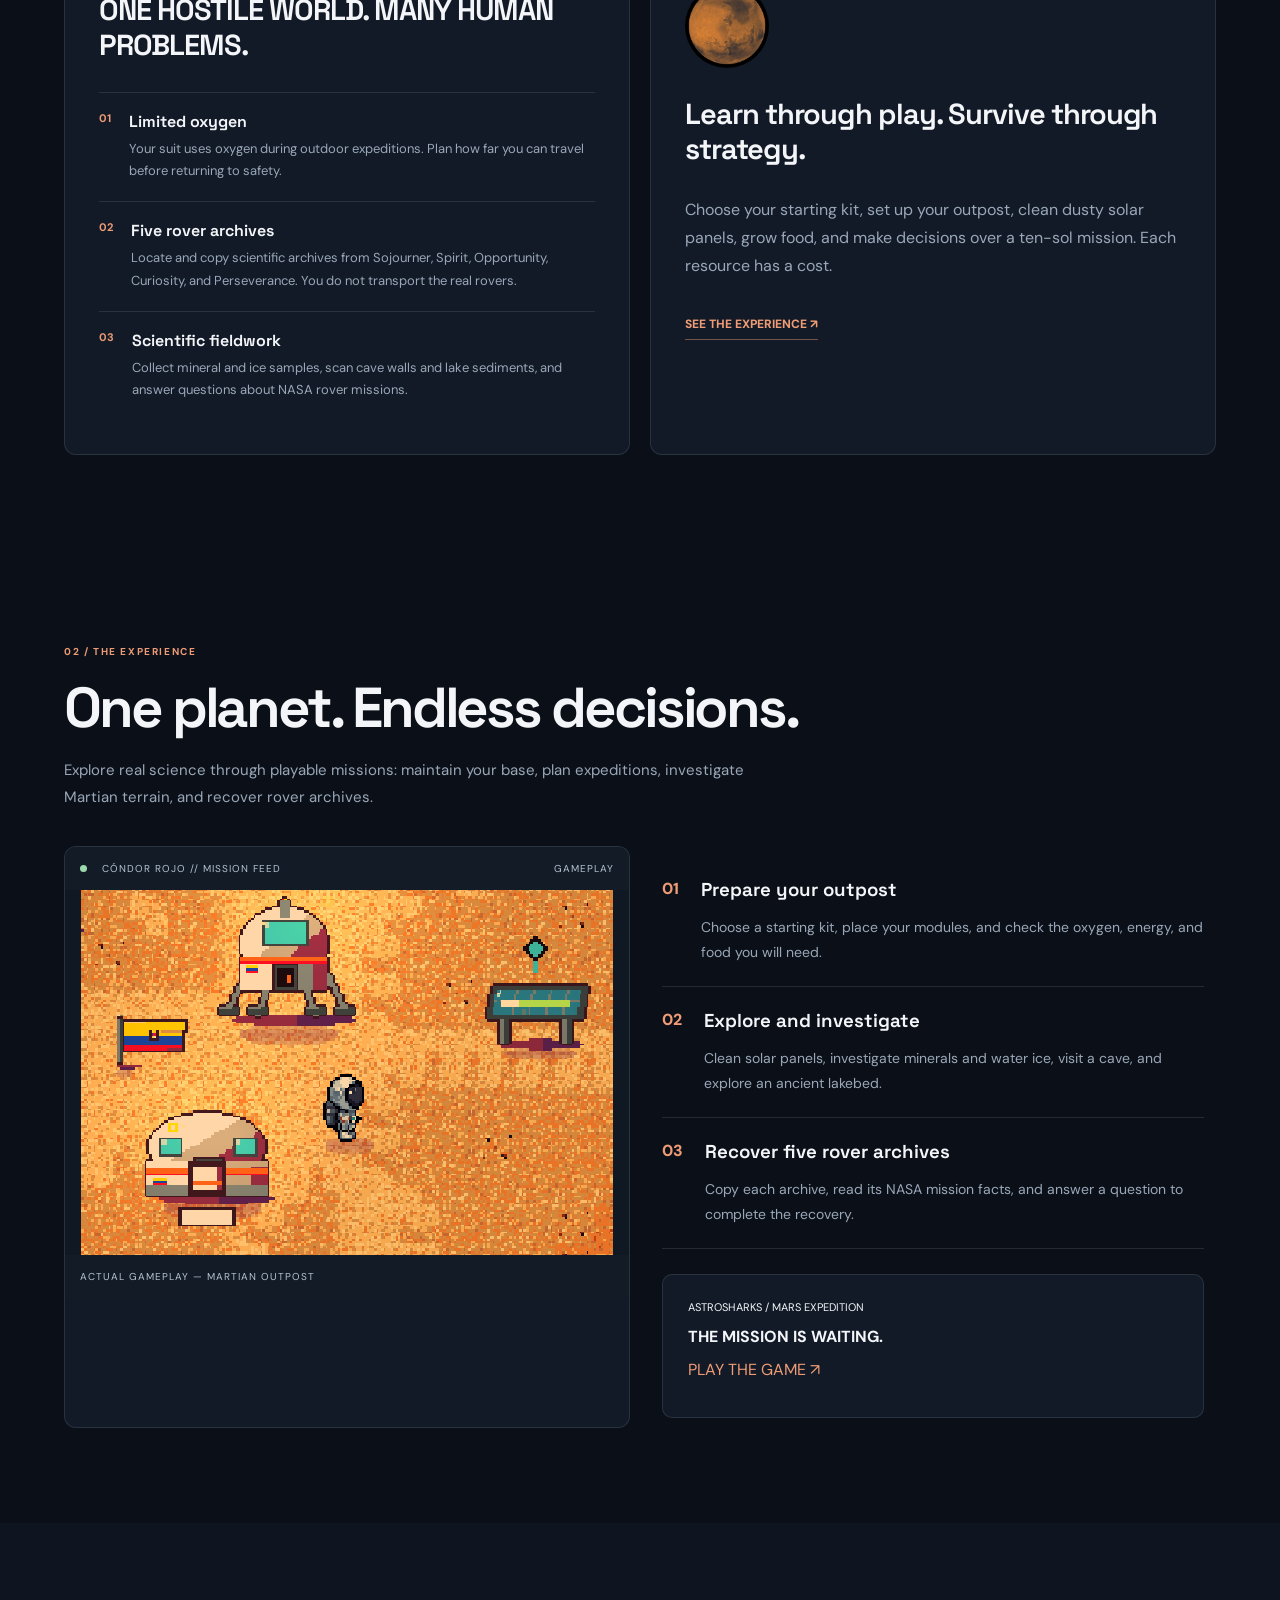
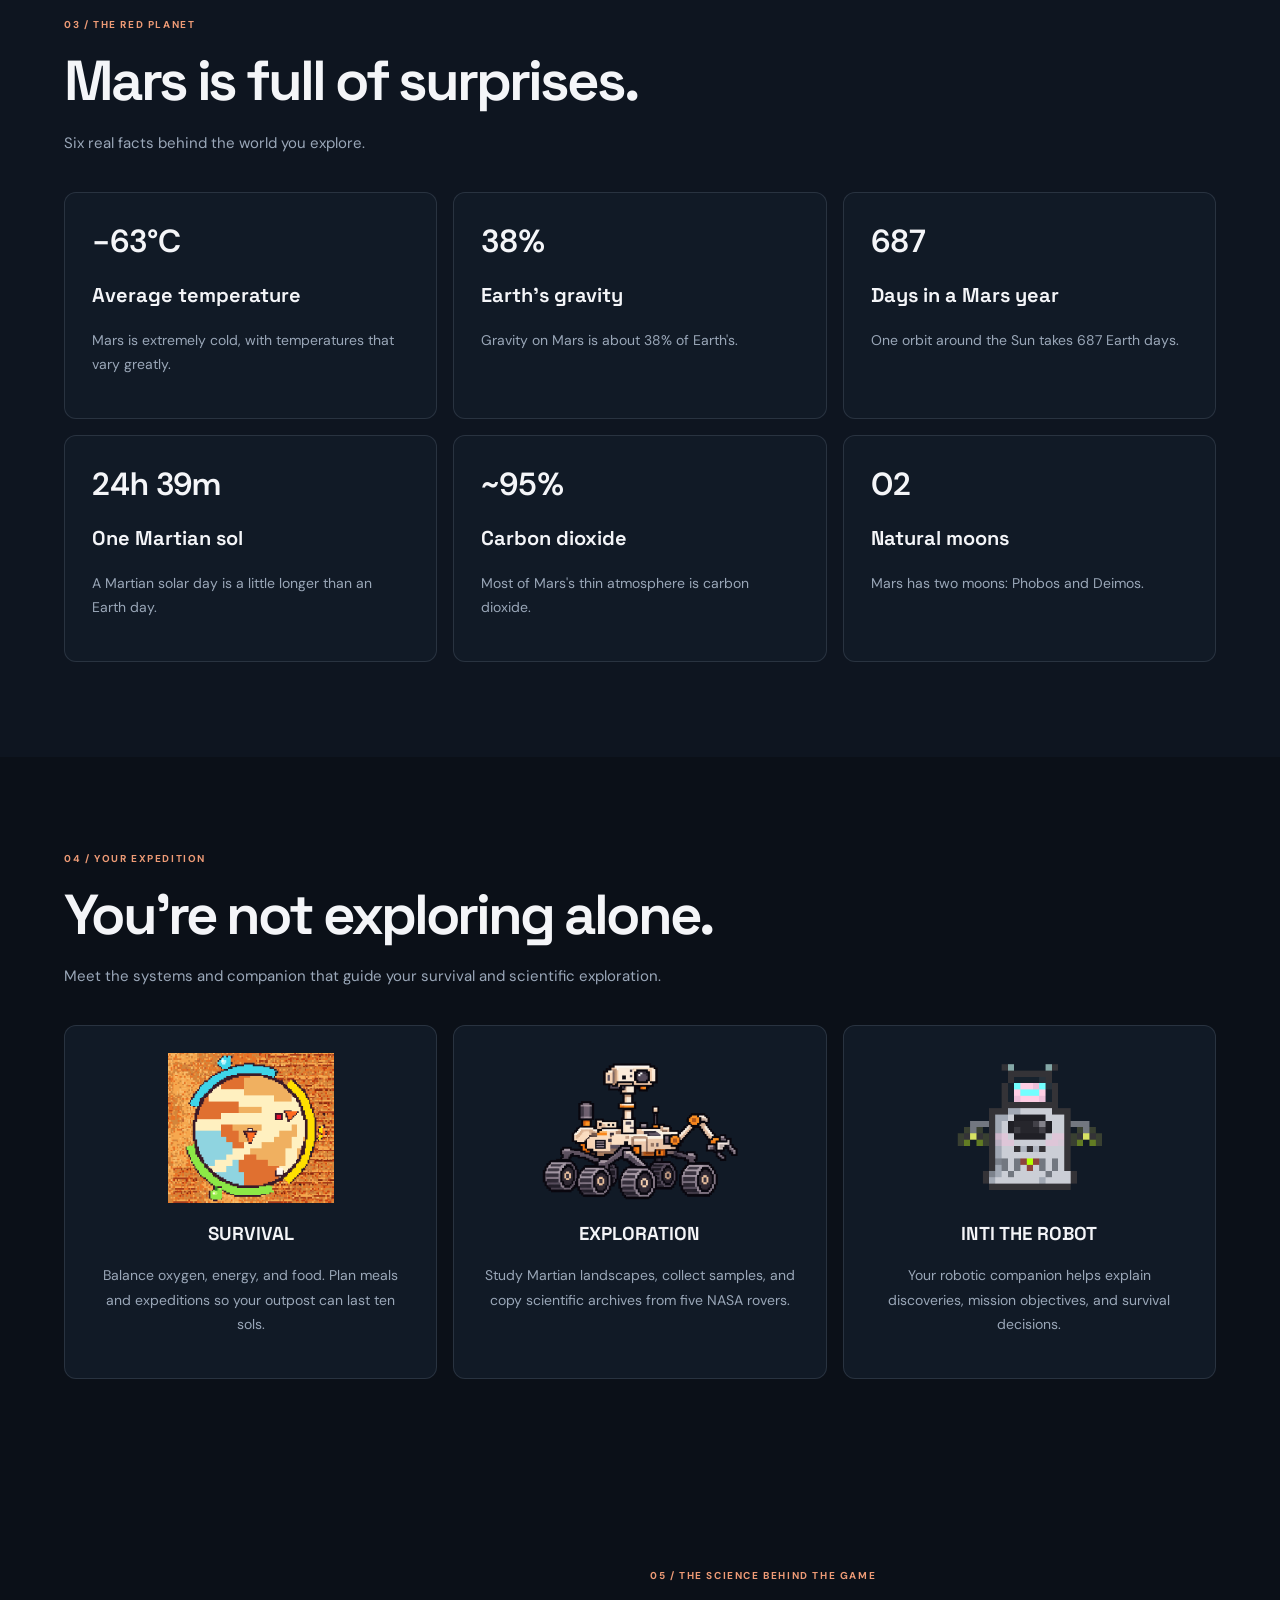
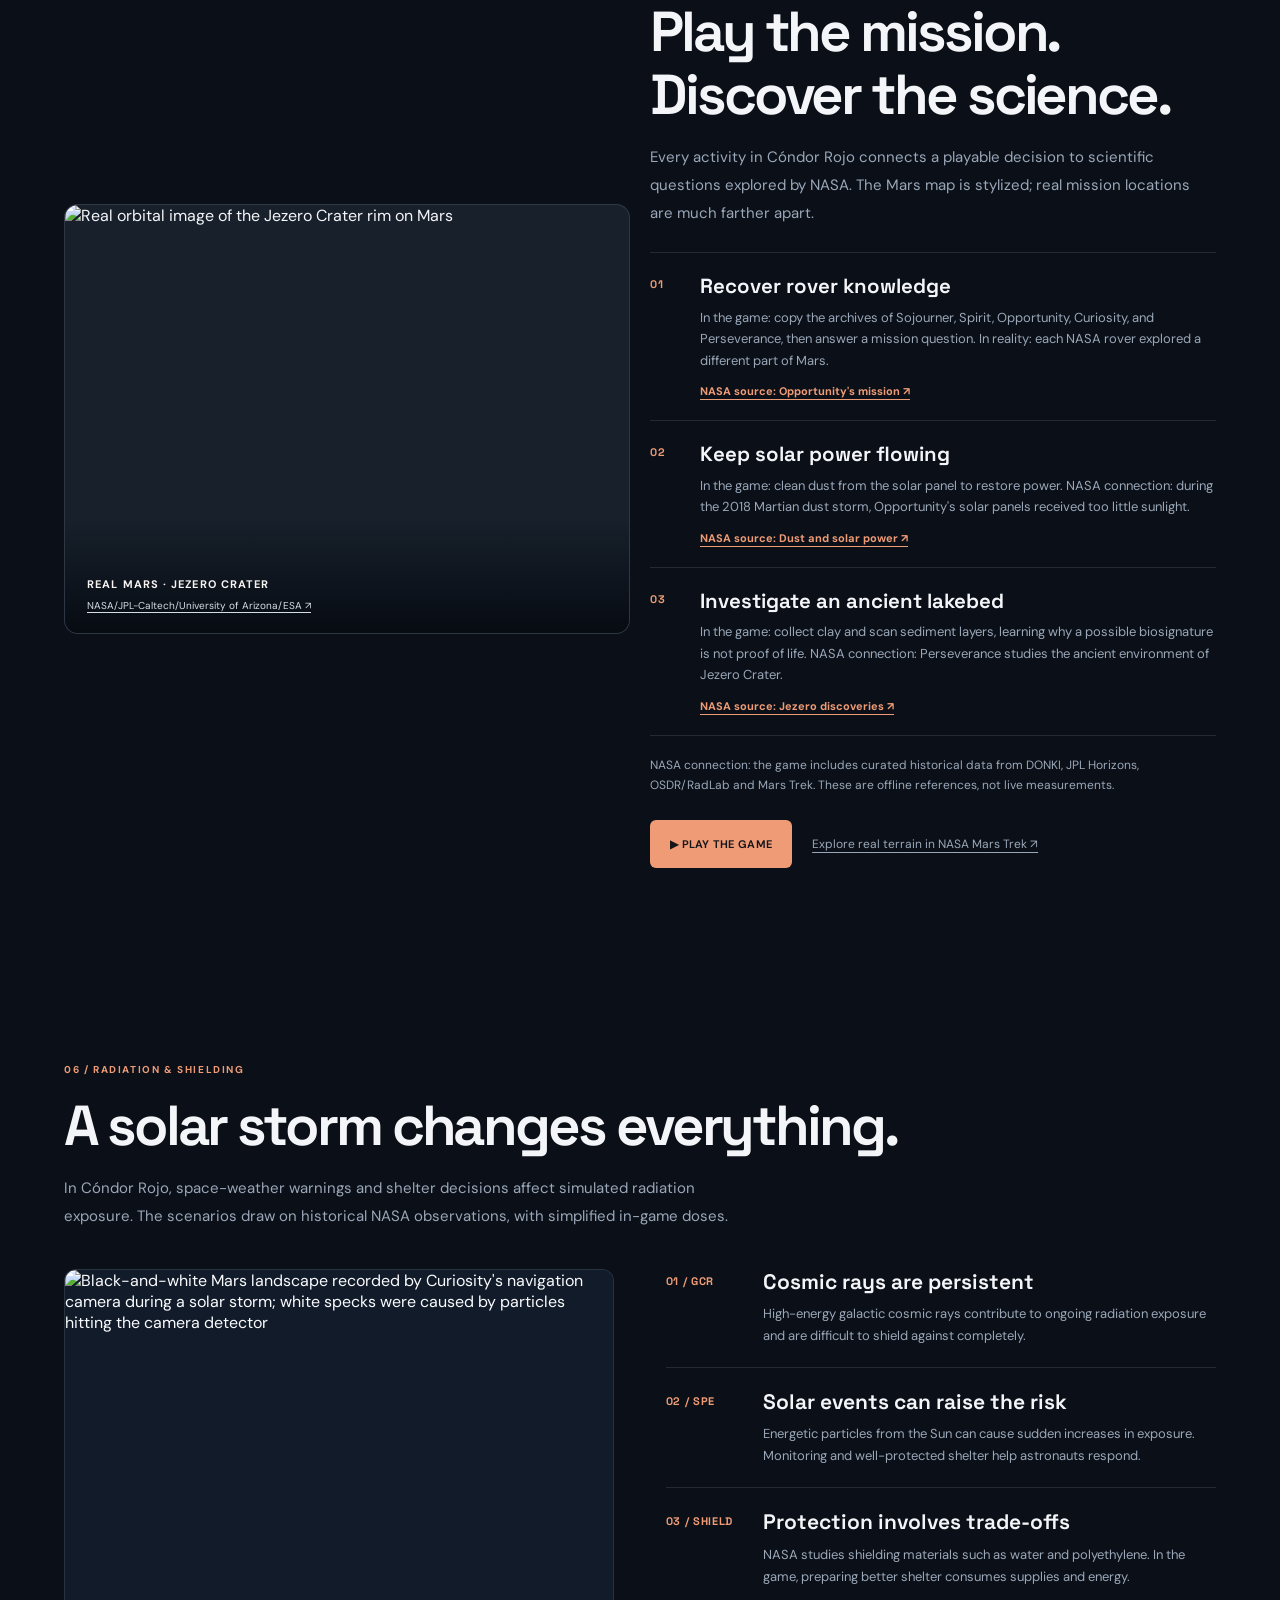
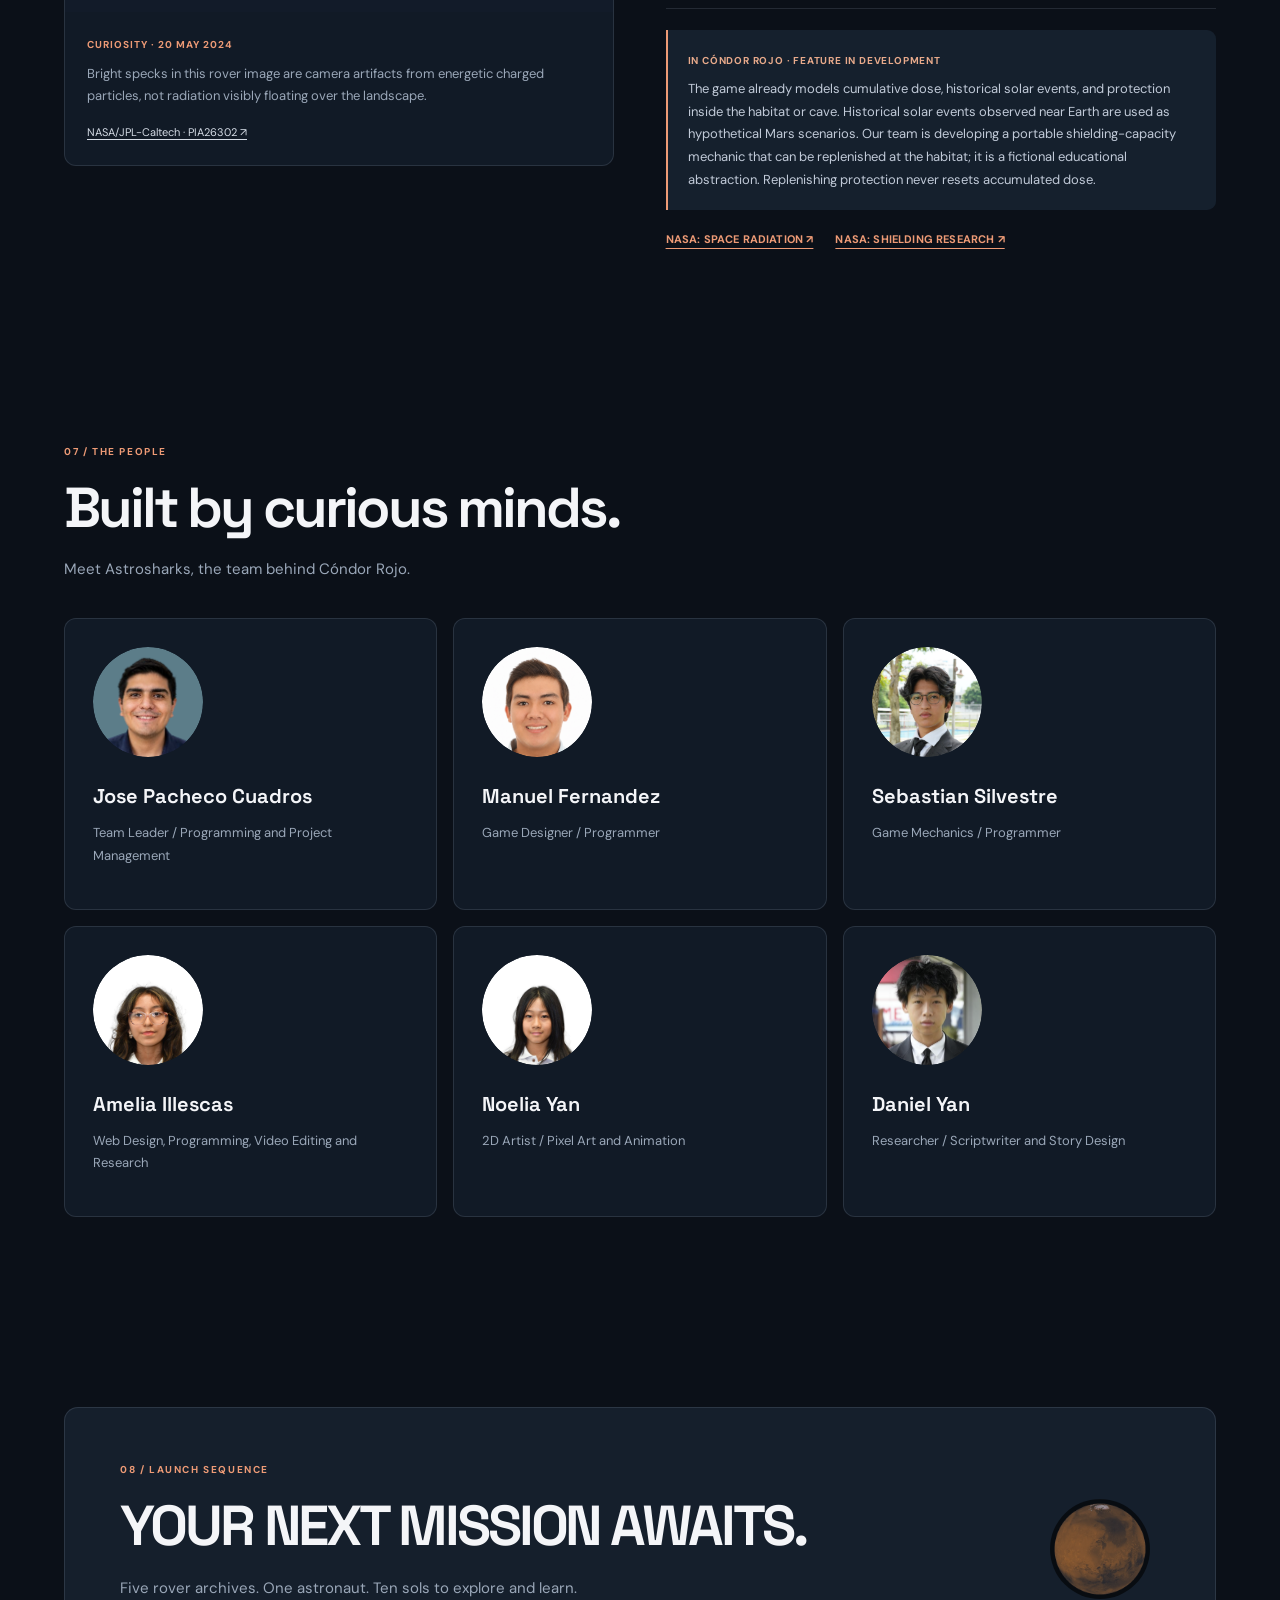
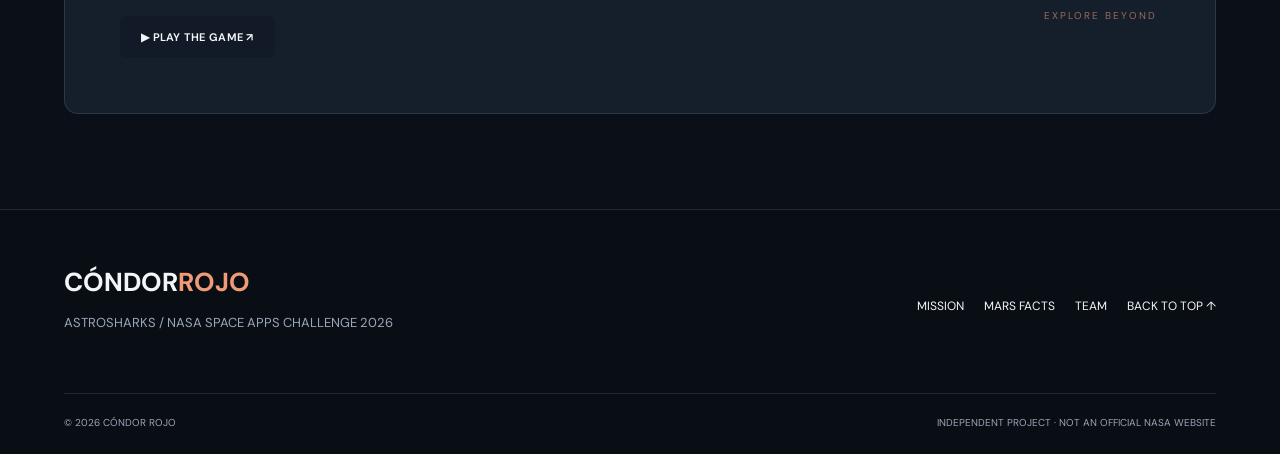
==== commit 5f650126: "New things" ====
--- a/index.html
+++ b/index.html
@@ -1,749 +1,435 @@
-
 <!DOCTYPE html>
 <html lang="en">
 <head>
-  <meta charset="UTF-8">
-  <meta name="viewport" content="width=device-width, initial-scale=1">
-  <title>Cóndor Rojo | Astrosharks</title>
-  <meta name="description" content="Explore Mars, recover five NASA rover archives, and learn through decisions in Cóndor Rojo.">
-  <link rel="preconnect" href="https://fonts.googleapis.com">
-  <link rel="preconnect" href="https://fonts.gstatic.com" crossorigin>
-  <link href="https://fonts.googleapis.com/css2?family=DM+Sans:wght@400;500;600;700&family=Space+Grotesk:wght@400;500;600;700&display=swap" rel="stylesheet">
-  <link rel="stylesheet" href="styles.css">
-  <link rel="stylesheet" href="minimal.css">
-  <script src="script.js" defer></script>
+<meta charset="utf-8"/>
+<meta content="width=device-width, initial-scale=1" name="viewport"/>
+<title>Cóndor Rojo | Astrosharks</title>
+<meta content="Explore Mars in Cóndor Rojo: manage oxygen, energy and food, gather samples, recover five rover archives inspired by NASA missions and learn from real Mars research." data-description-en="Explore Mars in Cóndor Rojo: manage oxygen, energy and food, gather samples, recover five rover archives inspired by NASA missions and learn from real Mars research." data-description-es="Explora Marte en Cóndor Rojo: administra oxígeno, energía y comida, toma muestras, recupera cinco archivos inspirados en misiones de rovers de la NASA y aprende de investigaciones reales." name="description"/>
+<link href="https://fonts.googleapis.com" rel="preconnect"/>
+<link crossorigin="" href="https://fonts.gstatic.com" rel="preconnect"/>
+<link href="https://fonts.googleapis.com/css2?family=DM+Sans:wght@400;500;600;700&amp;family=Space+Grotesk:wght@400;500;600;700&amp;display=swap" rel="stylesheet"/>
+<link href="styles.css" rel="stylesheet"/>
+<link href="minimal.css" rel="stylesheet"/>
+<script defer="" src="script.js"></script>
 </head>
-
 <body>
-  <div id="scrollProgress"></div>
-
-  <div class="top-strip">
-    <span class="live-dot"></span>
-    <span data-en="AN INDEPENDENT NASA SPACE APPS CHALLENGE 2026 PROJECT"
-          data-es="UN PROYECTO INDEPENDIENTE DE NASA SPACE APPS CHALLENGE 2026">
-      AN INDEPENDENT NASA SPACE APPS CHALLENGE 2026 PROJECT
-    </span>
-    <span class="strip-right">EARTH → MARS</span>
-  </div>
-
-  <header class="site-header" id="top">
-    <a href="#top" class="brand">
-      <img src="images/mars.png" alt="Mars" class="brand-icon-img">
-      <span>
+<div id="scrollProgress"></div>
+<div class="top-strip">
+<span class="live-dot"></span>
+<span data-en="AN INDEPENDENT NASA SPACE APPS CHALLENGE 2026 PROJECT" data-es="PROYECTO INDEPENDIENTE PARA NASA SPACE APPS CHALLENGE 2026">AN INDEPENDENT NASA SPACE APPS CHALLENGE 2026 PROJECT</span>
+<span class="strip-right" data-en="EARTH → MARS" data-es="TIERRA → MARTE">EARTH → MARS</span>
+</div>
+<header class="site-header" id="top">
+<a class="brand" href="#top">
+<span class="brand-dot" aria-hidden="true"></span>
+<span>
+
         CÓNDOR<span class="accent">ROJO</span>
-        <small>ASTROSHARKS / 2026</small>
-      </span>
-    </a>
-
-    <button class="menu-toggle" id="menuToggle" type="button"
-            aria-label="Open navigation" aria-expanded="false">
+<small>ASTROSHARKS / 2026</small>
+</span>
+</a>
+<button aria-expanded="false" aria-label="Open navigation" class="menu-toggle" data-aria-label-en="Open navigation" data-aria-label-es="Abrir navegación" id="menuToggle" type="button">
+
       ☰
+
     </button>
-
-    <nav id="mainNav" class="main-nav">
-      <a href="#mission" data-en="Mission" data-es="Misión">Mission</a>
-      <a href="#experience" data-en="Experience" data-es="Experiencia">Experience</a>
-      <a href="#facts" data-en="Mars Facts" data-es="Datos de Marte">Mars Facts</a>
-      <a href="#radiation" data-en="Radiation" data-es="Radiación">Radiation</a>
-      <a href="#science" data-en="Science" data-es="Ciencia">Science</a>
-      <a href="#team" data-en="Team" data-es="Equipo">Team</a>
-      <button id="languageBtn" class="language-switch" type="button">ES</button>
-      <a href="game/game.html" class="nav-cta play-link" data-en="Explore the Game" data-es="Explorar el juego">Explore the Game</a>
-    </nav>
-  </header>
-
-  <main>
-
-    <!-- HERO — screenshot-first landing section -->
-    <section class="hero hero-launch" aria-labelledby="heroTitle">
-      <div class="hero-launch-inner reveal">
-        <p class="hero-kicker"
-           data-en="ASTROSHARKS · NASA SPACE APPS CHALLENGE 2026"
-           data-es="ASTROSHARKS · NASA SPACE APPS CHALLENGE 2026">
-          ASTROSHARKS · NASA SPACE APPS CHALLENGE 2026
-        </p>
-
-        <h1 id="heroTitle">CÓNDOR <em>ROJO</em></h1>
-
-        <p class="hero-launch-description"
-           data-en="Explore Mars. Recover rover knowledge. Make every decision count."
-           data-es="Explora Marte. Recupera el conocimiento de los rovers. Haz que cada decisión cuente.">
-          Explore Mars. Recover rover knowledge. Make every decision count.
-        </p>
-
-        <div class="hero-game-frame" aria-label="Game screenshot preview">
-          <div class="hero-game-topbar">
-            <span><span class="hero-live-dot"></span> CÓNDOR ROJO / GAME PREVIEW</span>
-            <span>GODOT · 2D</span>
+<nav aria-label="Main navigation" class="main-nav" data-aria-label-en="Main navigation" data-aria-label-es="Navegación principal" id="mainNav">
+<a data-en="Mission" data-es="Misión" href="#mission">Mission</a>
+<a data-en="Experience" data-es="Experiencia" href="#experience">Experience</a>
+<a data-en="Mars Facts" data-es="Datos de Marte" href="#facts">Mars Facts</a>
+<a data-en="Radiation" data-es="Radiación" href="#radiation">Radiation</a>
+<a data-en="Science" data-es="Ciencia" href="#science">Science</a>
+<a data-en="Team" data-es="Equipo" href="#team">Team</a>
+<button class="language-switch" id="languageBtn" type="button">ES</button>
+<a class="nav-cta play-link" data-en="Play the Game" data-es="Jugar ahora" href="game/game.html">Play the Game</a>
+</nav>
+</header>
+<main>
+<!-- HERO — screenshot-first landing section -->
+<section aria-labelledby="heroTitle" class="hero hero-launch">
+<div class="hero-launch-inner reveal">
+<p class="hero-kicker" data-en="ASTROSHARKS · NASA SPACE APPS CHALLENGE 2026" data-es="ASTROSHARKS · NASA SPACE APPS CHALLENGE 2026">ASTROSHARKS · NASA SPACE APPS CHALLENGE 2026</p>
+<h1 id="heroTitle">CÓNDOR <em>ROJO</em></h1>
+<p class="hero-launch-description" data-en="Explore Mars. Manage your resources. Recover five rover science archives." data-es="Explora Marte. Administra tus recursos. Recupera cinco archivos científicos de rovers.">Explore Mars. Manage your resources. Recover five rover science archives.</p>
+<div aria-label="Game screenshot preview" class="hero-game-frame" data-aria-label-en="Game screenshot preview" data-aria-label-es="Captura del videojuego">
+<div class="hero-game-topbar">
+<span><span class="hero-live-dot"></span> <span data-en="CÓNDOR ROJO / GAME SCREENSHOT" data-es="CÓNDOR ROJO / CAPTURA DEL JUEGO">CÓNDOR ROJO / GAME SCREENSHOT</span></span>
+<span>GODOT · 2D</span>
+</div>
+<img alt="Cóndor Rojo game title screen" class="hero-screenshot-image" data-alt-en="Cóndor Rojo game title screen" data-alt-es="Pantalla de inicio del videojuego Cóndor Rojo" fetchpriority="high" src="images/gameSC.png"/>
+</div>
+<div class="hero-launch-actions">
+<a class="btn hero-play-button play-link" data-en="▶ PLAY THE GAME" data-es="▶ JUGAR AHORA" href="game/game.html">▶ PLAY THE GAME</a>
+<a class="hero-secondary-link" data-en="Discover the mission ↓" data-es="Descubre la misión ↓" href="#mission">Discover the mission ↓</a>
+</div>
+<p class="hero-photo-credit">
+<span data-en="MARS BACKGROUND:" data-es="FONDO DE MARTE:">MARS BACKGROUND:</span>
+<a href="https://science.nasa.gov/photojournal/nasas-perseverance-mars-rover-surveys-crocodile-bridge/" rel="noopener noreferrer" target="_blank">NASA/JPL-Caltech/ASU/MSSS · PIA26699</a>
+</p>
+</div>
+</section>
+<div class="marquee">
+<div>
+
+        DISCOVER ✦ ADAPT ✦ SURVIVE ✦ EXPLORE ✦ LEARN ✦
+
+        DISCOVER ✦ ADAPT ✦ SURVIVE ✦ EXPLORE ✦ LEARN ✦
+
+      </div>
+</div>
+<!-- MISSION -->
+<section class="section section-mission" id="mission">
+<div class="section-heading reveal">
+<div class="kicker" data-en="01 / THE MISSION" data-es="01 / LA MISIÓN">01 / THE MISSION</div>
+<h2 data-en="Mars doesn't give second chances." data-es="Marte no da segundas oportunidades.">Mars doesn't give second chances.</h2>
+<p data-en="You are an astronaut on Mars. Establish an outpost, explore the surface, collect scientific samples, and recover five rover data archives while balancing oxygen, energy, and food." data-es="Eres un astronauta en Marte. Establece una base, explora la superficie, recoge muestras científicas y recupera cinco archivos de datos de rovers mientras equilibras oxígeno, energía y comida.">You are an astronaut on Mars. Establish an outpost, explore the surface, collect scientific samples, and recover five rover data archives while balancing oxygen, energy, and food.</p>
+</div>
+<div class="mission-grid">
+<article class="panel challenge-panel reveal">
+<div class="panel-label" data-en="THE CHALLENGE / 01" data-es="EL DESAFÍO / 01">THE CHALLENGE / 01</div>
+<h3 data-en="ONE HOSTILE WORLD. MANY HUMAN PROBLEMS." data-es="UN MUNDO HOSTIL. MUCHOS DESAFÍOS HUMANOS.">ONE HOSTILE WORLD. MANY HUMAN PROBLEMS.</h3>
+<div class="challenge-item">
+<span>01</span>
+<div>
+<h4 data-en="Limited oxygen" data-es="Oxígeno limitado">Limited oxygen</h4>
+<p data-en="Your suit uses oxygen during outdoor expeditions. Plan how far you can travel before returning to safety." data-es="Tu traje consume oxígeno durante las expediciones al exterior. Planea hasta dónde puedes llegar antes de regresar a un lugar seguro.">Your suit uses oxygen during outdoor expeditions. Plan how far you can travel before returning to safety.</p>
+</div>
+</div>
+<div class="challenge-item">
+<span>02</span>
+<div>
+<h4 data-en="Five rover archives" data-es="Cinco archivos de rovers">Five rover archives</h4>
+<p data-en="Locate and copy scientific archives from Sojourner, Spirit, Opportunity, Curiosity, and Perseverance. You do not transport the real rovers." data-es="Localiza y copia archivos científicos de Sojourner, Spirit, Opportunity, Curiosity y Perseverance. No transportas los rovers reales.">Locate and copy scientific archives from Sojourner, Spirit, Opportunity, Curiosity, and Perseverance. You do not transport the real rovers.</p>
+</div>
+</div>
+<div class="challenge-item">
+<span>03</span>
+<div>
+<h4 data-en="Scientific fieldwork" data-es="Trabajo científico de campo">Scientific fieldwork</h4>
+<p data-en="Collect mineral and ice samples, scan cave walls and lake sediments, and answer questions about NASA rover missions." data-es="Recoge muestras de minerales y hielo, escanea paredes de cuevas y sedimentos de lagos y responde preguntas sobre misiones de rovers de la NASA.">Collect mineral and ice samples, scan cave walls and lake sediments, and answer questions about NASA rover missions.</p>
+</div>
+</div>
+</article>
+<article class="panel solution-panel reveal">
+<div class="panel-label" data-en="OUR RESPONSE / 02" data-es="NUESTRA PROPUESTA / 02">OUR RESPONSE / 02</div>
+<div class="solution-symbol">
+            <img src="images/mars.png" class="section-mars-icon" alt="Mars" width="84" height="84" loading="lazy">
           </div>
-          <img class="hero-screenshot-image" src="images/gameSC.png"
-                  alt="Cóndor Rojo gameplay on Mars" fetchpriority="high">
+<h3 data-en="Learn through play. Survive through strategy." data-es="Aprende jugando. Sobrevive con estrategia.">Learn through play. Survive through strategy.</h3>
+<p data-en="Choose your starting kit, set up your outpost, clean dusty solar panels, grow food, and make decisions over a ten-sol mission. Each resource has a cost." data-es="Elige tu equipo inicial, instala tu base, limpia paneles solares cubiertos de polvo, cultiva alimentos y toma decisiones durante una misión de diez soles. Cada recurso tiene un costo.">Choose your starting kit, set up your outpost, clean dusty solar panels, grow food, and make decisions over a ten-sol mission. Each resource has a cost.</p>
+<a class="text-link" data-en="SEE THE EXPERIENCE ↗" data-es="DESCUBRE LA EXPERIENCIA ↗" href="#experience">SEE THE EXPERIENCE ↗</a>
+</article>
+</div>
+</section>
+<!-- EXPERIENCE -->
+<section class="section section-experience" id="experience">
+<div class="section-heading reveal">
+<div class="kicker" data-en="02 / THE EXPERIENCE" data-es="02 / LA EXPERIENCIA">02 / THE EXPERIENCE</div>
+<h2 data-en="One planet. Endless decisions." data-es="Un planeta. Infinitas decisiones.">One planet. Endless decisions.</h2>
+<p data-en="Explore real science through playable missions: maintain your base, plan expeditions, investigate Martian terrain, and recover rover archives." data-es="Explora ciencia real mediante misiones jugables: mantén tu base, planea expediciones, investiga el terreno marciano y recupera archivos de rovers.">Explore real science through playable missions: maintain your base, plan expeditions, investigate Martian terrain, and recover rover archives.</p>
+</div>
+<div class="experience-layout">
+<div class="game-preview reveal">
+<div class="preview-bar">
+<span class="live-dot"></span><span data-en="CÓNDOR ROJO // MISSION FEED" data-es="CÓNDOR ROJO // SEÑAL DE MISIÓN">CÓNDOR ROJO // MISSION FEED</span><span data-en="GAMEPLAY" data-es="JUGABILIDAD">GAMEPLAY</span>
+</div>
+<div class="preview-art"><img alt="Pixel-art gameplay showing the astronaut exploring a Martian outpost" class="preview-gameplay-image" data-alt-en="Pixel-art gameplay showing the astronaut exploring a Martian outpost" data-alt-es="Captura del juego en pixel art con un astronauta explorando una base marciana" loading="lazy" src="images/preview.png"/></div>
+<div class="preview-caption" data-en="ACTUAL GAMEPLAY — MARTIAN OUTPOST" data-es="CAPTURA REAL — BASE MARCIANA">ACTUAL GAMEPLAY — MARTIAN OUTPOST</div>
+</div>
+<div class="mission-steps reveal">
+<div class="step">
+<span class="step-number">01</span>
+<div>
+<h3 data-en="Prepare your outpost" data-es="Prepara tu base">Prepare your outpost</h3>
+<p data-en="Choose a starting kit, place your modules, and check the oxygen, energy, and food you will need." data-es="Elige un equipo inicial, coloca los módulos de tu base y revisa el oxígeno, la energía y la comida que necesitarás.">Choose a starting kit, place your modules, and check the oxygen, energy, and food you will need.</p>
+</div>
+</div>
+<div class="step">
+<span class="step-number">02</span>
+<div>
+<h3 data-en="Explore and investigate" data-es="Explora e investiga">Explore and investigate</h3>
+<p data-en="Clean solar panels, investigate minerals and water ice, visit a cave, and explore an ancient lakebed." data-es="Limpia paneles solares, investiga minerales y hielo de agua, visita una cueva y explora el lecho de un lago antiguo.">Clean solar panels, investigate minerals and water ice, visit a cave, and explore an ancient lakebed.</p>
+</div>
+</div>
+<div class="step">
+<span class="step-number">03</span>
+<div>
+<h3 data-en="Recover five rover archives" data-es="Recupera cinco archivos de rovers">Recover five rover archives</h3>
+<p data-en="Copy each archive, read its NASA mission facts, and answer a question to complete the recovery." data-es="Copia cada archivo, lee los datos sobre su misión de la NASA y responde una pregunta para completar la recuperación.">Copy each archive, read its NASA mission facts, and answer a question to complete the recovery.</p>
+</div>
+</div>
+<div class="experience-callout">
+<span data-en="ASTROSHARKS / MARS EXPEDITION" data-es="ASTROSHARKS / EXPEDICIÓN A MARTE">ASTROSHARKS / MARS EXPEDITION</span>
+<strong data-en="THE MISSION IS WAITING." data-es="LA MISIÓN TE ESPERA.">THE MISSION IS WAITING.</strong>
+<a class="play-link" data-en="PLAY THE GAME ↗" data-es="JUGAR AHORA ↗" href="game/game.html">PLAY THE GAME ↗</a>
+</div>
+</div>
+</div>
+</section>
+<!-- MARS FACTS -->
+<section class="section section-facts" id="facts">
+<div class="section-heading reveal">
+<div class="kicker" data-en="03 / THE RED PLANET" data-es="03 / EL PLANETA ROJO">03 / THE RED PLANET</div>
+<h2 data-en="Mars is full of surprises." data-es="Marte está lleno de sorpresas.">Mars is full of surprises.</h2>
+<p data-en="Six real facts behind the world you explore." data-es="Seis datos reales sobre el mundo que exploras.">Six real facts behind the world you explore.</p>
+</div>
+<div class="facts-grid">
+<article class="fact-card reveal">
+<strong>−63°C</strong>
+<h3 data-en="Average temperature" data-es="Temperatura promedio">Average temperature</h3>
+<p data-en="Mars is extremely cold, with temperatures that vary greatly." data-es="Marte es extremadamente frío y sus temperaturas varían mucho.">Mars is extremely cold, with temperatures that vary greatly.</p>
+</article>
+<article class="fact-card reveal">
+<strong>38%</strong>
+<h3 data-en="Earth's gravity" data-es="Gravedad de la Tierra">Earth's gravity</h3>
+<p data-en="Gravity on Mars is about 38% of Earth's." data-es="La gravedad de Marte es aproximadamente el 38% de la terrestre.">Gravity on Mars is about 38% of Earth's.</p>
+</article>
+<article class="fact-card reveal">
+<strong>687</strong>
+<h3 data-en="Days in a Mars year" data-es="Días en un año marciano">Days in a Mars year</h3>
+<p data-en="One orbit around the Sun takes 687 Earth days." data-es="Una vuelta alrededor del Sol dura 687 días terrestres.">One orbit around the Sun takes 687 Earth days.</p>
+</article>
+<article class="fact-card reveal">
+<strong>24h 39m</strong>
+<h3 data-en="One Martian sol" data-es="Un sol marciano">One Martian sol</h3>
+<p data-en="A Martian solar day is a little longer than an Earth day." data-es="Un día solar marciano es un poco más largo que uno terrestre.">A Martian solar day is a little longer than an Earth day.</p>
+</article>
+<article class="fact-card reveal">
+<strong>~95%</strong>
+<h3 data-en="Carbon dioxide" data-es="Dióxido de carbono">Carbon dioxide</h3>
+<p data-en="Most of Mars's thin atmosphere is carbon dioxide." data-es="La mayor parte de la delgada atmósfera marciana es dióxido de carbono.">Most of Mars's thin atmosphere is carbon dioxide.</p>
+</article>
+<article class="fact-card reveal">
+<strong>02</strong>
+<h3 data-en="Natural moons" data-es="Lunas naturales">Natural moons</h3>
+<p data-en="Mars has two moons: Phobos and Deimos." data-es="Marte tiene dos lunas: Fobos y Deimos.">Mars has two moons: Phobos and Deimos.</p>
+</article>
+</div>
+</section>
+<!-- SURVIVAL / INTI -->
+<section class="section companions-section" id="companions">
+<div class="section-heading reveal">
+<div class="kicker" data-en="04 / YOUR EXPEDITION" data-es="04 / TU EXPEDICIÓN">04 / YOUR EXPEDITION</div>
+<h2 data-en="You're not exploring alone." data-es="No estás explorando solo.">You're not exploring alone.</h2>
+<p data-en="Meet the systems and companion that guide your survival and scientific exploration." data-es="Conoce los sistemas y al compañero que te guían durante la supervivencia y la exploración científica.">Meet the systems and companion that guide your survival and scientific exploration.</p>
+</div>
+<div class="companion-grid">
+<article class="companion-card reveal">
+<div class="companion-image">
+<img alt="Cóndor Rojo pixel-art survival resource icon" data-alt-en="Cóndor Rojo pixel-art survival resource icon" data-alt-es="Icono de recursos de supervivencia de Cóndor Rojo en pixel art" loading="lazy" src="images/survivalprev.png"/>
+</div>
+<h3 data-en="SURVIVAL" data-es="SUPERVIVENCIA">SURVIVAL</h3>
+<p data-en="Balance oxygen, energy, and food. Plan meals and expeditions so your outpost can last ten sols." data-es="Equilibra oxígeno, energía y comida. Planifica las comidas y expediciones para mantener tu base durante diez soles.">Balance oxygen, energy, and food. Plan meals and expeditions so your outpost can last ten sols.</p>
+</article>
+<article class="companion-card reveal">
+<div class="companion-image">
+<img alt="Illustration of a Mars rover" data-alt-en="Illustration of a Mars rover" data-alt-es="Ilustración de un rover marciano" loading="lazy" src="images/curiosity.png"/>
+</div>
+<h3 data-en="EXPLORATION" data-es="EXPLORACIÓN">EXPLORATION</h3>
+<p data-en="Study Martian landscapes, collect samples, and copy scientific archives from five NASA rovers." data-es="Estudia paisajes marcianos, recoge muestras y copia archivos científicos de cinco rovers de la NASA.">Study Martian landscapes, collect samples, and copy scientific archives from five NASA rovers.</p>
+</article>
+<article class="companion-card reveal">
+<div class="companion-image">
+<img alt="INTI, the robotic companion in Cóndor Rojo" data-alt-en="INTI, the robotic companion in Cóndor Rojo" data-alt-es="INTI, el compañero robótico de Cóndor Rojo" loading="lazy" src="images/inti.png"/>
+</div>
+<h3 data-en="INTI THE ROBOT" data-es="INTI, EL ROBOT">INTI THE ROBOT</h3>
+<p data-en="Your robotic companion helps explain discoveries, mission objectives, and survival decisions." data-es="Tu compañero robótico te ayuda a comprender descubrimientos, objetivos de misión y decisiones de supervivencia.">Your robotic companion helps explain discoveries, mission objectives, and survival decisions.</p>
+</article>
+</div>
+</section>
+<!-- SCIENCE — THE GAME FIRST, NASA RESEARCH BEHIND THE MISSIONS -->
+<section class="section section-science" id="science">
+<div class="science-layout">
+<!-- Authentic NASA orbital view. Keep your current Jezero image. -->
+<figure class="science-art science-photo reveal">
+<img alt="Real orbital image of the Jezero Crater rim on Mars" class="science-real-image" data-alt-en="Real orbital image of the Jezero Crater rim on Mars" data-alt-es="Vista orbital real del borde del cráter Jezero en Marte" decoding="async" loading="lazy" src="https://assets.science.nasa.gov/dynamicimage/assets/science/psd/photojournal/pia/pia26/pia26402/PIA26402.jpg"/>
+<figcaption class="science-image-caption">
+<span data-en="REAL MARS · JEZERO CRATER" data-es="MARTE REAL · CRÁTER JEZERO">REAL MARS · JEZERO CRATER</span>
+<a href="https://science.nasa.gov/photojournal/perseverances-location-at-the-base-of-jezero-craters-rim/" rel="noopener noreferrer" target="_blank">
+
+              NASA/JPL-Caltech/University of Arizona/ESA ↗
+
+            </a>
+</figcaption>
+</figure>
+<div class="science-copy reveal">
+<div class="kicker" data-en="05 / THE SCIENCE BEHIND THE GAME" data-es="05 / LA CIENCIA DETRÁS DEL JUEGO">05 / THE SCIENCE BEHIND THE GAME</div>
+<h2 data-en="Play the mission. Discover the science." data-es="Juega la misión. Descubre la ciencia.">Play the mission. Discover the science.</h2>
+<p data-en="Every activity in Cóndor Rojo connects a playable decision to scientific questions explored by NASA. The Mars map is stylized; real mission locations are much farther apart." data-es="Cada actividad de Cóndor Rojo conecta una decisión jugable con preguntas científicas que investiga la NASA. El mapa de Marte es estilizado; los lugares reales de las misiones están mucho más separados.">Every activity in Cóndor Rojo connects a playable decision to scientific questions explored by NASA. The Mars map is stylized; real mission locations are much farther apart.</p>
+<div class="game-science-list">
+<article class="game-science-item">
+<span class="game-science-index">01</span>
+<div>
+<h3 data-en="Recover rover knowledge" data-es="Recupera el conocimiento de los rovers">Recover rover knowledge</h3>
+<p data-en="In the game: copy the archives of Sojourner, Spirit, Opportunity, Curiosity, and Perseverance, then answer a mission question. In reality: each NASA rover explored a different part of Mars." data-es="En el juego: copia archivos de Sojourner, Spirit, Opportunity, Curiosity y Perseverance y responde una pregunta sobre cada misión. En realidad: cada rover de la NASA exploró una región distinta de Marte.">In the game: copy the archives of Sojourner, Spirit, Opportunity, Curiosity, and Perseverance, then answer a mission question. In reality: each NASA rover explored a different part of Mars.</p>
+<a data-en="NASA source: Opportunity's mission ↗" data-es="Fuente NASA: misión Opportunity ↗" href="https://science.nasa.gov/mission/mer-opportunity/" rel="noopener noreferrer" target="_blank">NASA source: Opportunity's mission ↗</a>
+</div>
+</article>
+<article class="game-science-item">
+<span class="game-science-index">02</span>
+<div>
+<h3 data-en="Keep solar power flowing" data-es="Mantén la energía solar">Keep solar power flowing</h3>
+<p data-en="In the game: clean dust from the solar panel to restore power. NASA connection: during the 2018 Martian dust storm, Opportunity's solar panels received too little sunlight." data-es="En el juego: limpia el polvo del panel solar para recuperar energía. Conexión NASA: durante la tormenta de polvo de 2018 en Marte, los paneles de Opportunity recibieron muy poca luz solar.">In the game: clean dust from the solar panel to restore power. NASA connection: during the 2018 Martian dust storm, Opportunity's solar panels received too little sunlight.</p>
+<a data-en="NASA source: Dust and solar power ↗" data-es="Fuente NASA: polvo y energía solar ↗" href="https://science.nasa.gov/mission/mer-opportunity/" rel="noopener noreferrer" target="_blank">NASA source: Dust and solar power ↗</a>
+</div>
+</article>
+<article class="game-science-item">
+<span class="game-science-index">03</span>
+<div>
+<h3 data-en="Investigate an ancient lakebed" data-es="Investiga el lecho de un lago antiguo">Investigate an ancient lakebed</h3>
+<p data-en="In the game: collect clay and scan sediment layers, learning why a possible biosignature is not proof of life. NASA connection: Perseverance studies the ancient environment of Jezero Crater." data-es="En el juego: recoge arcilla y escanea capas de sedimentos para aprender por qué una posible biofirma no prueba que hubo vida. Conexión NASA: Perseverance investiga el antiguo ambiente del cráter Jezero.">In the game: collect clay and scan sediment layers, learning why a possible biosignature is not proof of life. NASA connection: Perseverance studies the ancient environment of Jezero Crater.</p>
+<a data-en="NASA source: Jezero discoveries ↗" data-es="Fuente NASA: descubrimientos en Jezero ↗" href="https://science.nasa.gov/mission/mars-2020-perseverance/science-highlights/" rel="noopener noreferrer" target="_blank">NASA source: Jezero discoveries ↗</a>
+</div>
+</article>
+</div>
+<p class="science-dataset-note" data-en="NASA connection: the game includes curated historical data from DONKI, JPL Horizons, OSDR/RadLab and Mars Trek. These are offline references, not live measurements." data-es="Conexión NASA: el juego incluye datos históricos seleccionados de DONKI, JPL Horizons, OSDR/RadLab y Mars Trek. Son referencias sin conexión, no mediciones en tiempo real.">NASA connection: the game includes curated historical data from DONKI, JPL Horizons, OSDR/RadLab and Mars Trek. These are offline references, not live measurements.</p><div class="game-science-actions">
+<a class="btn btn-primary play-link" data-en="▶ PLAY THE GAME" data-es="▶ JUGAR AHORA" href="game/game.html">▶ PLAY THE GAME</a>
+<a class="science-secondary-link" data-en="Explore real terrain in NASA Mars Trek ↗" data-es="Explora el terreno real en NASA Mars Trek ↗" href="https://trek.nasa.gov/mars/" rel="noopener noreferrer" target="_blank">Explore real terrain in NASA Mars Trek ↗</a>
+</div>
+</div>
+</div>
+</section>
+<!-- RADIATION & SHIELDING — NASA SCIENCE + PROPOSED GAME DESIGN -->
+<section aria-labelledby="radiationTitle" class="section section-radiation" id="radiation">
+<div class="section-heading reveal">
+<div class="kicker" data-en="06 / RADIATION &amp; SHIELDING" data-es="06 / RADIACIÓN Y BLINDAJE">06 / RADIATION &amp; SHIELDING</div>
+<h2 data-en="A solar storm changes everything." data-es="Una tormenta solar lo cambia todo." id="radiationTitle">A solar storm changes everything.</h2>
+<p data-en="In Cóndor Rojo, space-weather warnings and shelter decisions affect simulated radiation exposure. The scenarios draw on historical NASA observations, with simplified in-game doses." data-es="En Cóndor Rojo, las alertas del clima espacial y las decisiones de refugio afectan la exposición simulada a la radiación. Los escenarios se inspiran en observaciones históricas de la NASA, con dosis simplificadas para el juego.">In Cóndor Rojo, space-weather warnings and shelter decisions affect simulated radiation exposure. The scenarios draw on historical NASA observations, with simplified in-game doses.</p>
+</div>
+<div class="radiation-layout">
+<figure class="radiation-photo reveal">
+<!-- Authentic NASA Curiosity Navcam image, PIA26302 (May 20, 2024).*
+
+*               To self-host, download the NASA JPEG and use images/nasa-radiation.jpg. -->
+<img alt="Black-and-white Mars landscape recorded by Curiosity's navigation camera during a solar storm; white specks were caused by particles hitting the camera detector" data-alt-en="Black-and-white Mars landscape recorded by Curiosity's navigation camera during a solar storm; white specks were caused by particles hitting the camera detector" data-alt-es="Paisaje de Marte en blanco y negro observado por Curiosity durante una tormenta solar de 2024; las partículas produjeron puntos en la imagen" decoding="async" loading="lazy" src="https://assets.science.nasa.gov/content/dam/science/psd/photojournal/pia/pia26/pia26302/PIA26302.jpg"/>
+<figcaption class="radiation-photo-caption">
+<span data-en="CURIOSITY · 20 MAY 2024" data-es="CURIOSITY · 20 DE MAYO DE 2024">CURIOSITY · 20 MAY 2024</span>
+<p data-en="Bright specks in this rover image are camera artifacts from energetic charged particles, not radiation visibly floating over the landscape." data-es="Los puntos brillantes de esta imagen del rover son artefactos de cámara causados por partículas cargadas de alta energía; no es radiación visible flotando sobre el paisaje.">Bright specks in this rover image are camera artifacts from energetic charged particles, not radiation visibly floating over the landscape.</p>
+<a href="https://science.nasa.gov/photojournal/curiosity-sees-streaks-and-specks-during-2024-solar-storm/" rel="noopener noreferrer" target="_blank">
+
+              NASA/JPL-Caltech · PIA26302 ↗
+
+            </a>
+</figcaption>
+</figure>
+<div class="radiation-explainer reveal">
+<div class="radiation-fact">
+<span class="radiation-fact-index">01 / GCR</span>
+<div>
+<h3 data-en="Cosmic rays are persistent" data-es="Los rayos cósmicos son constantes">Cosmic rays are persistent</h3>
+<p data-en="High-energy galactic cosmic rays contribute to ongoing radiation exposure and are difficult to shield against completely." data-es="Los rayos cósmicos galácticos de alta energía contribuyen a una exposición continua a la radiación y son difíciles de bloquear por completo.">High-energy galactic cosmic rays contribute to ongoing radiation exposure and are difficult to shield against completely.</p>
+</div>
+</div>
+<div class="radiation-fact">
+<span class="radiation-fact-index">02 / SPE</span>
+<div>
+<h3 data-en="Solar events can raise the risk" data-es="Los eventos solares pueden aumentar el riesgo">Solar events can raise the risk</h3>
+<p data-en="Energetic particles from the Sun can cause sudden increases in exposure. Monitoring and well-protected shelter help astronauts respond." data-es="Las partículas energéticas del Sol pueden aumentar repentinamente la exposición. El monitoreo y los refugios bien protegidos ayudan a los astronautas a responder.">Energetic particles from the Sun can cause sudden increases in exposure. Monitoring and well-protected shelter help astronauts respond.</p>
+</div>
+</div>
+<div class="radiation-fact">
+<span class="radiation-fact-index">03 / SHIELD</span>
+<div>
+<h3 data-en="Protection involves trade-offs" data-es="La protección exige tomar decisiones">Protection involves trade-offs</h3>
+<p data-en="NASA studies shielding materials such as water and polyethylene. In the game, preparing better shelter consumes supplies and energy." data-es="La NASA estudia materiales de blindaje como el agua y el polietileno. En el juego, preparar un refugio mejor protegido consume suministros y energía.">NASA studies shielding materials such as water and polyethylene. In the game, preparing better shelter consumes supplies and energy.</p>
+</div>
+</div>
+<aside class="radiation-game-note">
+<span class="radiation-note-label" data-en="IN CÓNDOR ROJO · FEATURE IN DEVELOPMENT" data-es="EN CÓNDOR ROJO · FUNCIÓN EN DESARROLLO">IN CÓNDOR ROJO · FEATURE IN DEVELOPMENT</span>
+<p data-en="The game already models cumulative dose, historical solar events, and protection inside the habitat or cave. Historical solar events observed near Earth are used as hypothetical Mars scenarios. Our team is developing a portable shielding-capacity mechanic that can be replenished at the habitat; it is a fictional educational abstraction. Replenishing protection never resets accumulated dose." data-es="El juego ya simula dosis acumulada, eventos solares históricos y protección dentro del hábitat o la cueva. Los eventos solares históricos observados cerca de la Tierra se utilizan como escenarios hipotéticos para Marte. Nuestro equipo está desarrollando una mecánica de capacidad de blindaje portátil que puede reponerse en la base; es una simplificación educativa ficticia. Reponer la protección nunca reinicia la dosis acumulada.">The game already models cumulative dose, historical solar events, and protection inside the habitat or cave. Historical solar events observed near Earth are used as hypothetical Mars scenarios. Our team is developing a portable shielding-capacity mechanic that can be replenished at the habitat; it is a fictional educational abstraction. Replenishing protection never resets accumulated dose.</p>
+</aside>
+<div class="radiation-links">
+<a data-en="NASA: SPACE RADIATION ↗" data-es="NASA: RADIACIÓN ESPACIAL ↗" href="https://www.nasa.gov/hrp/hazard-space-radiation/" rel="noopener noreferrer" target="_blank">NASA: SPACE RADIATION ↗</a>
+<a data-en="NASA: SHIELDING RESEARCH ↗" data-es="NASA: INVESTIGACIÓN SOBRE BLINDAJE ↗" href="https://ddtrb.larc.nasa.gov/radiation/" rel="noopener noreferrer" target="_blank">NASA: SHIELDING RESEARCH ↗</a>
+</div>
+</div>
+</div>
+</section>
+<!-- TEAM -->
+<section class="section team-section" id="team">
+<div class="section-heading reveal">
+<div class="kicker" data-en="07 / THE PEOPLE" data-es="07 / EL EQUIPO">07 / THE PEOPLE</div>
+<h2 data-en="Built by curious minds." data-es="Creado por mentes curiosas.">Built by curious minds.</h2>
+<p data-en="Meet Astrosharks, the team behind Cóndor Rojo." data-es="Conoce a Astrosharks, el equipo detrás de Cóndor Rojo.">Meet Astrosharks, the team behind Cóndor Rojo.</p>
+</div>
+<div class="team-grid">
+<article class="team-card reveal">
+<div class="team-avatar">
+<img alt="Jose Pacheco Cuadros" src="images/JAPC.png"/>
+</div>
+<h3>Jose Pacheco Cuadros</h3>
+<p data-en="Team Leader / Programming and Project Management" data-es="Líder del equipo / Programación y gestión del proyecto">Team Leader / Programming and Project Management</p>
+</article>
+<article class="team-card reveal">
+<div class="team-avatar">
+<img alt="Manuel Fernandez" src="images/MFC.jpg"/>
+</div>
+<h3>Manuel Fernandez</h3>
+<p data-en="Game Designer / Programmer" data-es="Diseñador del juego / Programador">Game Designer / Programmer</p>
+</article>
+<article class="team-card reveal">
+<div class="team-avatar">
+<img alt="Sebastian Silvestre" src="images/SSH.jpg"/>
+</div>
+<h3>Sebastian Silvestre</h3>
+<p data-en="Game Mechanics / Programmer" data-es="Mecánicas de juego / Programador">Game Mechanics / Programmer</p>
+</article>
+<article class="team-card reveal">
+<div class="team-avatar">
+<img alt="Amelia Illescas" src="images/AIC.jpg"/>
+</div>
+<h3>Amelia Illescas</h3>
+<p data-en="Web Design, Programming, Video Editing and Research" data-es="Diseño web, programación, edición de video e investigación">Web Design, Programming, Video Editing and Research</p>
+</article>
+<article class="team-card reveal">
+<div class="team-avatar">
+<img alt="Noelia Yan" src="images/NYW.jpg"/>
+</div>
+<h3>Noelia Yan</h3>
+<p data-en="2D Artist / Pixel Art and Animation" data-es="Artista 2D / Pixel art y animación">2D Artist / Pixel Art and Animation</p>
+</article>
+<article class="team-card reveal">
+<div class="team-avatar">
+<img alt="Daniel Yan" src="images/DYW.png"/>
+</div>
+<h3>Daniel Yan</h3>
+<p data-en="Researcher / Scriptwriter and Story Design" data-es="Investigador / Guionista y diseño narrativo">Researcher / Scriptwriter and Story Design</p>
+</article>
+</div>
+</section>
+<!-- FINAL -->
+<section class="section final-section" id="launch">
+<div class="final-card reveal">
+<div>
+<div class="kicker" data-en="08 / LAUNCH SEQUENCE" data-es="08 / SECUENCIA DE LANZAMIENTO">08 / LAUNCH SEQUENCE</div>
+<h2 data-en="YOUR NEXT MISSION AWAITS." data-es="TU PRÓXIMA MISIÓN TE ESPERA.">YOUR NEXT MISSION AWAITS.</h2>
+<p data-en="Five rover archives. One astronaut. Ten sols to explore and learn." data-es="Cinco archivos de rovers. Un astronauta. Diez soles para explorar y aprender.">Five rover archives. One astronaut. Ten sols to explore and learn.</p>
+<a class="btn btn-dark play-link" data-en="▶ PLAY THE GAME ↗" data-es="▶ JUGAR AHORA ↗" href="game/game.html">▶ PLAY THE GAME ↗</a>
+</div>
+<div class="final-emblem">
+          <img src="images/mars.png" class="final-mars-icon" alt="Mars" width="100" height="100" loading="lazy">
+          <span data-en="EXPLORE BEYOND" data-es="EXPLORA MÁS ALLÁ">EXPLORE BEYOND</span>
         </div>
-
-        <div class="hero-launch-actions">
-          <a class="btn hero-play-button play-link" href="game/game.html"
-             data-en="▶ PLAY THE GAME" data-es="▶ JUGAR AHORA">
-            ▶ PLAY THE GAME
-          </a>
-          <a class="hero-secondary-link" href="#mission"
-             data-en="Discover the mission ↓" data-es="Descubre la misión ↓">
-            Discover the mission ↓
-          </a>
-        </div>
-
-        <p class="hero-photo-credit">
-          <span data-en="MARS BACKGROUND:" data-es="FONDO DE MARTE:">MARS BACKGROUND:</span>
-          <a href="https://science.nasa.gov/photojournal/nasas-perseverance-mars-rover-surveys-crocodile-bridge/"
-             target="_blank" rel="noopener noreferrer">NASA/JPL-Caltech/ASU/MSSS · PIA26699</a>
-        </p>
-      </div>
-    </section>
-
-    <div class="marquee">
-      <div>
-        DISCOVER ✦ ADAPT ✦ SURVIVE ✦ EXPLORE ✦ LEARN ✦
-        DISCOVER ✦ ADAPT ✦ SURVIVE ✦ EXPLORE ✦ LEARN ✦
-      </div>
-    </div>
-
-    <!-- MISSION -->
-    <section class="section section-mission" id="mission">
-      <div class="section-heading reveal">
-        <div class="kicker">01 / THE MISSION</div>
-        <h2 data-en="Mars doesn't give second chances."
-            data-es="Marte no da segundas oportunidades.">
-          Mars doesn't give second chances.
-        </h2>
-        <p data-en="You are an astronaut on Mars. Explore the surface, retrieve five rover data archives, and complete science missions while managing oxygen and energy."
-           data-es="Eres un astronauta en Marte. Explora la superficie, recupera cinco archivos de datos de rovers y completa misiones científicas mientras administras el oxígeno y la energía.">
-          You are an astronaut on Mars. Explore the surface, retrieve five rover
-          data archives, and complete science missions while managing oxygen
-          and energy.
-        </p>
-      </div>
-
-      <div class="mission-grid">
-        <article class="panel challenge-panel reveal">
-          <div class="panel-label">THE CHALLENGE / 01</div>
-          <h3 data-en="ONE HOSTILE WORLD. MANY HUMAN PROBLEMS."
-              data-es="UN MUNDO HOSTIL. MUCHOS DESAFÍOS HUMANOS.">
-            ONE HOSTILE WORLD. MANY HUMAN PROBLEMS.
-          </h3>
-
-          <div class="challenge-item">
-            <span>01</span>
-            <div>
-              <h4 data-en="Limited oxygen" data-es="Oxígeno limitado">Limited oxygen</h4>
-              <p data-en="Every trip uses oxygen. Carrying a rover makes it run out faster."
-                 data-es="Cada viaje consume oxígeno. Cargar un rover hace que se agote más rápido.">
-                Every trip uses oxygen. RunningCarrying a rover makes it run out faster.
-              </p>
-            </div>
-          </div>
-
-          <div class="challenge-item">
-            <span>02</span>
-            <div>
-              <h4 data-en="Five rover archives" data-es="Cinco archivos de rovers">Five rover archives</h4>
-              <p data-en="Find archives inspired by NASA rover missions and recover their discoveries."
-                 data-es="Encuentra archivos inspirados en misiones de rovers de NASA y recupera sus descubrimientos.">
-                Find archives inspired by NASA rover missions and recover their discoveries.
-              </p>
-            </div>
-          </div>
-
-          <div class="challenge-item">
-            <span>03</span>
-            <div>
-              <h4 data-en="Scientific decisions" data-es="Decisiones científicas">Scientific decisions</h4>
-              <p data-en="Read rover archives and answer science questions to preserve what they discovered."
-                 data-es="Lee los archivos de los rovers y responde preguntas científicas para conservar sus descubrimientos.">
-                Read rover archives, collect samples, and analyze the data to preserve what they discovered.
-              </p>
-            </div>
-          </div>
-        </article>
-
-        <article class="panel solution-panel reveal">
-          <div class="panel-label">OUR RESPONSE / 02</div>
-          <div class="solution-symbol">
-           <img src="images/mars.png" alt="Mars" class="section-mars-icon">
-            </div>
-          <h3 data-en="Learn through play. Survive through strategy."
-              data-es="Aprende jugando. Sobrevive con estrategia.">
-            Learn through play. Survive through strategy.
-          </h3>
-          <p data-en="Collect iron, build a vehicle, manage oxygen, and discover what real Mars exploration teaches us."
-             data-es="Recolecta hierro, construye un vehículo, administra el oxígeno y descubre qué nos enseña la exploración real de Marte.">
-            Collect samples, recover the rovers, manage oxygen, energy and hunger,
-            and discover what real Mars exploration teaches us.
-          </p>
-          <a href="#experience" class="text-link"
-             data-en="SEE THE EXPERIENCE ↗" data-es="VER LA EXPERIENCIA ↗">
-            SEE THE EXPERIENCE ↗
-          </a>
-        </article>
-      </div>
-    </section>
-
-    <!-- EXPERIENCE -->
-    <section class="section section-experience" id="experience">
-      <div class="section-heading reveal">
-        <div class="kicker">02 / THE EXPERIENCE</div>
-        <h2 data-en="One planet. Endless decisions."
-            data-es="Un planeta. Infinitas decisiones.">
-          One planet. Endless decisions.
-        </h2>
-        <p data-en="Recover rover archives, complete your expedition, and turn discoveries into knowledge."
-           data-es="Recupera archivos de rovers, completa tu expedición y convierte descubrimientos en conocimiento.">
-          Recover the rovers, complete your expedition,
-          and turn discoveries into knowledge.
-        </p>
-      </div>
-
-      <div class="experience-layout">
-        <div class="game-preview reveal">
-          <div class="preview-bar">
-            <span class="live-dot"></span>
-            CÓNDOR ROJO // MISSION FEED
-            <span>LIVE PREVIEW</span>
-          </div>
-
-          <div class="preview-art">
-            <div class="preview-sky"></div>
-            <div class="preview-hill hill-back"></div>
-            <div class="preview-hill hill-front"></div>
-            <div class="preview-base">BASE 01</div>
-            <div class="preview-rover">▣</div>
-            <div class="preview-astronaut">♟</div>
-            <div class="preview-hud">O₂ 78% &nbsp; | &nbsp; ROVERS 0/5</div>
-          </div>
-
-          <div class="preview-caption"
-               data-en="CONCEPT PREVIEW — NOT ACTUAL GAMEPLAY"
-               data-es="VISTA CONCEPTUAL — NO ES UNA CAPTURA DEL JUEGO">
-            CONCEPT PREVIEW — NOT ACTUAL GAMEPLAY
-          </div>
-        </div>
-
-        <div class="mission-steps reveal">
-          <div class="step">
-            <span class="step-number">01</span>
-            <div>
-              <h3 data-en="Prepare your expedition" data-es="Prepara tu expedición">Prepare your expedition</h3>
-              <p data-en="Check your oxygen and get ready to explore."
-                 data-es="Revisa tu oxígeno y prepárate para explorar.">
-                Check your oxygen and get ready to explore.
-              </p>
-            </div>
-          </div>
-
-          <div class="step">
-            <span class="step-number">02</span>
-            <div>
-              <h3 data-en="Find the five archives" data-es="Encuentra los cinco archivos">Find the five archives</h3>
-              <p data-en="Explore Mars, collect iron, and build a vehicle."
-                 data-es="Explora Marte, recolecta hierro y construye un vehículo.">
-                Explore Mars, collect iron, and build a vehicle.
-              </p>
-            </div>
-          </div>
-
-          <div class="step">
-            <span class="step-number">03</span>
-            <div>
-              <h3 data-en="Save scientific discoveries" data-es="Guarda descubrimientos científicos">Save scientific discoveries</h3>
-              <p data-en="Copy each rover archive and answer science questions."
-                 data-es="Copia cada archivo de rover y responde preguntas científicas.">
-                Copy each rover archive and learn about their missions.
-              </p>
-            </div>
-          </div>
-
-          <div class="experience-callout">
-            <span>ASTROSHARKS / MARS EXPEDITION</span>
-            <strong data-en="THE MISSION IS WAITING."
-                    data-es="LA MISIÓN TE ESPERA.">
-              THE MISSION IS WAITING.
-            </strong>
-            <a class="play-link" href="game/game.html" data-en="EXPLORE THE GAME ↗"
-               data-es="EXPLORAR EL JUEGO ↗">EXPLORE THE GAME ↗</a>
-          </div>
-        </div>
-      </div>
-    </section>
-
-    <!-- MARS FACTS -->
-    <section class="section section-facts" id="facts">
-      <div class="section-heading reveal">
-        <div class="kicker">03 / THE RED PLANET</div>
-        <h2 data-en="Mars is full of surprises."
-            data-es="Marte está lleno de sorpresas.">
-          Mars is full of surprises.
-        </h2>
-        <p data-en="Six facts that make Mars an incredible place to explore."
-           data-es="Seis datos que hacen de Marte un lugar increíble para explorar.">
-          Six facts that make Mars an incredible place to explore.
-        </p>
-      </div>
-
-      <div class="facts-grid">
-        <article class="fact-card reveal">
-          <strong>−63°C</strong>
-          <h3 data-en="Average temperature" data-es="Temperatura promedio">Average temperature</h3>
-          <p data-en="Mars is extremely cold, with temperatures that vary greatly."
-             data-es="Marte es extremadamente frío y sus temperaturas varían mucho.">
-            Mars is extremely cold, with temperatures that vary greatly.
-          </p>
-        </article>
-
-        <article class="fact-card reveal">
-          <strong>38%</strong>
-          <h3 data-en="Earth's gravity" data-es="Gravedad de la Tierra">Earth's gravity</h3>
-          <p data-en="Gravity on Mars is about 38% of Earth's."
-             data-es="La gravedad de Marte es aproximadamente el 38% de la terrestre.">
-            Gravity on Mars is about 38% of Earth's.
-          </p>
-        </article>
-
-        <article class="fact-card reveal">
-          <strong>687</strong>
-          <h3 data-en="Days in a Mars year" data-es="Días en un año marciano">Days in a Mars year</h3>
-          <p data-en="One orbit around the Sun takes 687 Earth days."
-             data-es="Una vuelta alrededor del Sol dura 687 días terrestres.">
-            One orbit around the Sun takes 687 Earth days.
-          </p>
-        </article>
-
-        <article class="fact-card reveal">
-          <strong>24h 39m</strong>
-          <h3 data-en="One Martian sol" data-es="Un sol marciano">One Martian sol</h3>
-          <p data-en="A Martian solar day is a little longer than an Earth day."
-             data-es="Un día solar marciano es un poco más largo que uno terrestre.">
-            A Martian solar day is a little longer than an Earth day.
-          </p>
-        </article>
-
-        <article class="fact-card reveal">
-          <strong>~95%</strong>
-          <h3 data-en="Carbon dioxide" data-es="Dióxido de carbono">Carbon dioxide</h3>
-          <p data-en="Most of Mars's thin atmosphere is carbon dioxide."
-             data-es="La mayor parte de la delgada atmósfera marciana es dióxido de carbono.">
-            Most of Mars's thin atmosphere is carbon dioxide.
-          </p>
-        </article>
-
-        <article class="fact-card reveal">
-          <strong>02</strong>
-          <h3 data-en="Natural moons" data-es="Lunas naturales">Natural moons</h3>
-          <p data-en="Mars has two moons: Phobos and Deimos."
-             data-es="Marte tiene dos lunas: Fobos y Deimos.">
-            Mars has two moons: Phobos and Deimos.
-          </p>
-        </article>
-      </div>
-    </section>
-
-    <!-- SURVIVAL / INTI -->
-    <section class="section companions-section" id="companions">
-      <div class="section-heading reveal">
-        <div class="kicker">04 / YOUR EXPEDITION</div>
-        <h2 data-en="You're not exploring alone."
-            data-es="No estás explorando solo.">
-          You're not exploring alone.
-        </h2>
-        <p data-en="Meet the characters and challenges of Cóndor Rojo."
-           data-es="Conoce a los personajes y desafíos de Cóndor Rojo.">
-          Meet the characters and challenges of Cóndor Rojo.
-        </p>
-      </div>
-
-      <div class="companion-grid">
-        <article class="companion-card reveal">
-          <div class="companion-image">
-            <img src="images/survivalprev.png" alt="Survival pixel art" loading="lazy">
-          </div>
-          <h3>SURVIVAL</h3>
-          <p data-en="Keep your oxygen levels safe and make every resource count."
-             data-es="Cuida tus niveles de oxígeno y aprovecha cada recurso.">
-            Keep your oxygen levels safe and make every resource count and other samples.
-          </p>
-        </article>
-
-        <article class="companion-card reveal">
-          <div class="companion-image">
-            <img src="images/curiosity.png" alt="Astronaut pixel art" loading="lazy">
-          </div>
-          <h3>EXPLORATION</h3>
-          <p data-en="Explore the Martian landscape for five rover archives."
-             data-es="Explora el paisaje marciano en busca de cinco archivos de rovers.">
-            Explore the Martian landscape for five rover archives.
-          </p>
-        </article>
-
-        <article class="companion-card reveal">
-          <div class="companion-image">
-            <img src="images/inti.png" alt="INTI robot pixel art" loading="lazy">
-          </div>
-          <h3>INTI THE ROBOT</h3>
-          <p data-en="Meet INTI, your robotic companion on the Red Planet."
-             data-es="Conoce a INTI, tu compañero robótico en el planeta rojo.">
-            Meet INTI, your robotic companion on the Red Planet.
-          </p>
-        </article>
-      </div>
-    </section>
-
-    <!-- SCIENCE — THE GAME FIRST, NASA RESEARCH BEHIND THE MISSIONS -->
-    <section class="section section-science" id="science">
-      <div class="science-layout">
-
-        <!-- Authentic NASA orbital view. Keep your current Jezero image. -->
-        <figure class="science-art science-photo reveal">
-          <img
-            class="science-real-image"
-            src="https://assets.science.nasa.gov/dynamicimage/assets/science/psd/photojournal/pia/pia26/pia26402/PIA26402.jpg"
-            alt="Real orbital image of the Jezero Crater rim on Mars"
-            loading="lazy"
-            decoding="async"
-          >
-          <figcaption class="science-image-caption">
-            <span data-en="REAL MARS · JEZERO CRATER"
-                  data-es="MARTE REAL · CRÁTER JEZERO">REAL MARS · JEZERO CRATER</span>
-            <a href="https://science.nasa.gov/photojournal/perseverances-location-at-the-base-of-jezero-craters-rim/"
-               target="_blank" rel="noopener noreferrer">
-              NASA/JPL-Caltech/University of Arizona/ESA ↗
-            </a>
-          </figcaption>
-        </figure>
-
-        <div class="science-copy reveal">
-          <div class="kicker" data-en="05 / THE SCIENCE BEHIND THE GAME"
-               data-es="05 / LA CIENCIA DETRÁS DEL JUEGO">
-            05 / THE SCIENCE BEHIND THE GAME
-          </div>
-
-          <h2 data-en="Play the mission. Discover the science."
-              data-es="Juega la misión. Descubre la ciencia.">
-            Play the mission. Discover the science.
-          </h2>
-
-          <p data-en="Every challenge in Cóndor Rojo is an opportunity to explore a real question NASA scientists and engineers investigate. Here's how the gameplay connects to the research."
-             data-es="Cada desafío de Cóndor Rojo es una oportunidad para explorar una pregunta real que investigan los científicos e ingenieros de NASA. Así se conecta el juego con la investigación.">
-            Every challenge in Cóndor Rojo is an opportunity to explore a real
-            question NASA scientists and engineers investigate. Here's how the
-            gameplay connects to the research.
-          </p>
-
-          <div class="game-science-list">
-            <article class="game-science-item">
-              <span class="game-science-index">01</span>
-              <div>
-                <h3 data-en="Recover rover knowledge"
-                    data-es="Recupera el conocimiento de los rovers">Recover rover knowledge</h3>
-                <p data-en="In the game: find five rover archives, recover their data, and answer science questions. In reality: NASA's rovers studied Mars at different landing sites."
-                   data-es="En el juego: encuentra cinco archivos de rovers, recupera sus datos y responde preguntas científicas. En la realidad: los rovers de NASA estudiaron Marte en distintos lugares.">
-                  In the game: find five rover archives, recover their data, and
-                  learn about mars. In reality: NASA's rovers studied Mars
-                  at different landing sites.
-                </p>
-                <a href="https://science.nasa.gov/mission/mer-opportunity/"
-                   target="_blank" rel="noopener noreferrer"
-                   data-en="NASA source: Opportunity's mission ↗"
-                   data-es="Fuente NASA: misión Opportunity ↗">
-                  NASA source: Opportunity's mission ↗
-                </a>
-              </div>
-            </article>
-
-            <article class="game-science-item">
-              <span class="game-science-index">02</span>
-              <div>
-                <h3 data-en="Keep your solar panels working"
-                    data-es="Mantén activos los paneles solares">Keep your solar panels working</h3>
-                <p data-en="In the game: remove dust to restore energy. NASA connection: the 2018 Martian dust storm blocked sunlight from Opportunity's solar panels."
-                   data-es="En el juego: elimina el polvo para recuperar energía. Conexión NASA: la tormenta de polvo marciana de 2018 bloqueó la luz solar de los paneles de Opportunity.">
-                  In the game: remove dust to restore energy. NASA connection:
-                  the 2018 Martian dust storm blocked sunlight from Opportunity's solar panels.
-                </p>
-                <a href="https://science.nasa.gov/mission/mer-opportunity/"
-                   target="_blank" rel="noopener noreferrer"
-                   data-en="NASA source: Dust and solar power ↗"
-                   data-es="Fuente NASA: polvo y energía solar ↗">
-                  NASA source: Dust and solar power ↗
-                </a>
-              </div>
-            </article>
-
-            <article class="game-science-item">
-              <span class="game-science-index">03</span>
-              <div>
-                <h3 data-en="Investigate an ancient lakebed"
-                    data-es="Investiga el lecho de un lago antiguo">Investigate an ancient lakebed</h3>
-                <p data-en="In the game: collect clay and scan sediment layers. NASA connection: Perseverance studies Jezero's ancient river delta to understand its history and search for possible signs of past life."
-                   data-es="En el juego: recoge arcilla y escanea capas de sedimentos. Conexión NASA: Perseverance investiga el antiguo delta fluvial de Jezero para comprender su historia y buscar posibles señales de vida pasada.">
-                  In the game: collect clay and scan sediment layers. NASA connection:
-                  Perseverance studies Jezero's ancient river delta to understand its
-                  history and search for possible signs of past life.
-                </p>
-                <a href="https://science.nasa.gov/mission/mars-2020-perseverance/science-highlights/"
-                   target="_blank" rel="noopener noreferrer"
-                   data-en="NASA source: Jezero discoveries ↗"
-                   data-es="Fuente NASA: descubrimientos en Jezero ↗">
-                  NASA source: Jezero discoveries ↗
-                </a>
-              </div>
-            </article>
-          </div>
-
-          <div class="game-science-actions">
-            <a class="btn btn-primary play-link" href="game/game.html"
-               data-en="▶ PLAY THE GAME" data-es="▶ JUGAR AHORA">▶ PLAY THE GAME</a>
-            <a class="science-secondary-link" href="https://trek.nasa.gov/mars/"
-               target="_blank" rel="noopener noreferrer"
-               data-en="Explore real terrain in NASA Mars Trek ↗"
-               data-es="Explora el terreno real en NASA Mars Trek ↗">
-              Explore real terrain in NASA Mars Trek ↗
-            </a>
-          </div>
-        </div>
-      </div>
-    </section>
-
-    <!-- RADIATION & SHIELDING — NASA SCIENCE + PROPOSED GAME DESIGN -->
-    <section class="section section-radiation" id="radiation" aria-labelledby="radiationTitle">
-      <div class="section-heading reveal">
-        <div class="kicker">06 / RADIATION &amp; SHIELDING</div>
-        <h2 id="radiationTitle"
-            data-en="A solar storm changes everything."
-            data-es="Una tormenta solar lo cambia todo.">
-          A solar storm changes everything.
-        </h2>
-        <p data-en="In Cóndor Rojo, warnings and shelter decisions help you navigate radiation hazards. This mechanic draws on NASA observations of space weather and Mars radiation."
-           data-es="En Cóndor Rojo, las alertas y las decisiones de refugio te ayudan a enfrentar los riesgos de la radiación. Esta mecánica se basa en observaciones de NASA sobre el clima espacial y la radiación en Marte.">
-          In Cóndor Rojo, warnings and shelter decisions help you navigate radiation
-          hazards. This mechanic draws on NASA observations of space weather
-          and Mars radiation.
-        </p>
-      </div>
-
-      <div class="radiation-layout">
-        <figure class="radiation-photo reveal">
-          <!-- Authentic NASA Curiosity Navcam image, PIA26302 (May 20, 2024).
-               To self-host, download the NASA JPEG and use images/nasa-radiation.jpg. -->
-          <img
-            src="https://assets.science.nasa.gov/content/dam/science/psd/photojournal/pia/pia26/pia26302/PIA26302.jpg"
-            alt="Black-and-white Mars landscape recorded by Curiosity's navigation camera during a solar storm; white specks were caused by particles hitting the camera detector"
-            loading="lazy"
-            decoding="async"
-          >
-          <figcaption class="radiation-photo-caption">
-            <span data-en="NASA'S CURIOSITY ROVER · 20 MAY 2024"
-                  data-es="ROVER CURIOSITY DE NASA · 20 MAYO 2024">
-              NASA'S CURIOSITY ROVER · 20 MAY 2024
-            </span>
-            <p data-en="The bright specks are camera artifacts caused by charged particles during a solar storm — not visible radiation floating in the air."
-               data-es="Los puntos brillantes son artefactos de la cámara causados por partículas cargadas durante una tormenta solar; no son radiación visible flotando en el aire.">
-              The bright specks are camera artifacts caused by charged
-              particles during a solar storm — not visible radiation
-              floating in the air.
-            </p>
-            <a href="https://science.nasa.gov/photojournal/curiosity-sees-streaks-and-specks-during-2024-solar-storm/"
-               target="_blank" rel="noopener noreferrer">
-              NASA/JPL-Caltech · PIA26302 ↗
-            </a>
-          </figcaption>
-        </figure>
-
-        <div class="radiation-explainer reveal">
-          <div class="radiation-fact">
-            <span class="radiation-fact-index">01 / GCR</span>
-            <div>
-              <h3 data-en="Cosmic rays are persistent"
-                  data-es="Los rayos cósmicos son constantes">
-                Cosmic rays are persistent
-              </h3>
-              <p data-en="High-energy galactic cosmic rays create ongoing exposure. They are especially difficult to block completely."
-                 data-es="Los rayos cósmicos galácticos de alta energía generan una exposición continua. Es especialmente difícil bloquearlos por completo.">
-                High-energy galactic cosmic rays create ongoing exposure.
-                They are especially difficult to block completely.
-              </p>
-            </div>
-          </div>
-
-          <div class="radiation-fact">
-            <span class="radiation-fact-index">02 / SPE</span>
-            <div>
-              <h3 data-en="Solar events can raise the risk"
-                  data-es="Los eventos solares pueden aumentar el riesgo">
-                Solar events can raise the risk
-              </h3>
-              <p data-en="Energetic particles from the Sun can cause sudden increases in exposure. Shelter and early warnings matter."
-                 data-es="Las partículas energéticas del Sol pueden aumentar repentinamente la exposición. Los refugios y las alertas tempranas son importantes.">
-                Energetic particles from the Sun can cause sudden increases
-                in exposure. Shelter and early warnings matter.
-              </p>
-            </div>
-          </div>
-
-          <div class="radiation-fact">
-            <span class="radiation-fact-index">03 / SHIELD</span>
-            <div>
-              <h3 data-en="Protection involves trade-offs"
-                  data-es="La protección implica decisiones">
-                Protection involves trade-offs
-              </h3>
-              <p data-en="Water and polyethylene are among the materials NASA studies for shielding. No practical shield eliminates all space radiation."
-                 data-es="El agua y el polietileno son materiales que NASA estudia para el blindaje. Ningún escudo práctico elimina toda la radiación espacial.">
-                Water and polyethylene are among the materials NASA studies
-                for shielding. No practical shield eliminates all space radiation.
-              </p>
-            </div>
-          </div>
-
-          <aside class="radiation-game-note">
-            <span class="radiation-note-label"
-                  data-en="IN CÓNDOR ROJO · FEATURE IN DEVELOPMENT"
-                  data-es="EN CÓNDOR ROJO · FUNCIÓN EN DESARROLLO">
-              IN CÓNDOR ROJO · FEATURE IN DEVELOPMENT
-            </span>
-            <p data-en="We're exploring a portable shield-capacity mechanic: plan a trip, use limited protection, and return to the habitat to replenish supplies. Shield capacity can be restored; accumulated radiation dose cannot. This is a simplified fictional mechanic inspired by real research, not a real rechargeable radiation field."
-               data-es="Estamos explorando una mecánica de protección portátil limitada: planifica una expedición, usa la protección disponible y regresa al hábitat para reponer suministros. La capacidad de protección puede recuperarse; la dosis de radiación acumulada no. Es una mecánica ficticia y simplificada inspirada en investigaciones reales, no un campo de radiación recargable real.">
-              We're exploring a portable shield-capacity mechanic: plan a trip,
-              use limited protection, and return to the habitat to replenish
-              supplies. Shield capacity can be restored; accumulated radiation
-              dose cannot. This is a simplified fictional mechanic inspired by
-              real research, not a real rechargeable radiation field.
-            </p>
-          </aside>
-
-          <div class="radiation-links">
-            <a href="https://www.nasa.gov/hrp/hazard-space-radiation/"
-               target="_blank" rel="noopener noreferrer"
-               data-en="NASA: SPACE RADIATION ↗"
-               data-es="NASA: RADIACIÓN ESPACIAL ↗">
-              NASA: SPACE RADIATION ↗
-            </a>
-            <a href="https://ddtrb.larc.nasa.gov/radiation/"
-               target="_blank" rel="noopener noreferrer"
-               data-en="NASA: SHIELDING RESEARCH ↗"
-               data-es="NASA: INVESTIGACIÓN DE BLINDAJE ↗">
-              NASA: SHIELDING RESEARCH ↗
-            </a>
-          </div>
-        </div>
-      </div>
-    </section>
-
-    <!-- TEAM -->
-    <section class="section team-section" id="team">
-      <div class="section-heading reveal">
-        <div class="kicker">07 / THE PEOPLE</div>
-        <h2 data-en="Built by curious minds."
-            data-es="Creado por mentes curiosas.">
-          Built by curious minds.
-        </h2>
-        <p data-en="Meet Astrosharks, the team behind Cóndor Rojo."
-           data-es="Conoce a Astrosharks, el equipo detrás de Cóndor Rojo.">
-          Meet Astrosharks, the team behind Cóndor Rojo.
-        </p>
-      </div>
-
-      <div class="team-grid">
-        <article class="team-card reveal">
-          <div class="team-avatar">
-            <img src="images/JAPC.png" alt="Jose Pacheco Cuadros">
-          </div>
-          <h3>Jose Pacheco Cuadros</h3>
-          <p>Team Leader / Programming and Project Management</p>
-        </article>
-
-        <article class="team-card reveal">
-          <div class="team-avatar">
-            <img src="images/MFC.jpg" alt="Manuel Fernandez">
-          </div>
-          <h3>Manuel Fernandez</h3>
-          <p>Game Designer / Programmer</p>
-        </article>
-
-        <article class="team-card reveal">
-          <div class="team-avatar">
-            <img src="images/SSH.jpg" alt="Sebastian Silvestre">
-          </div>
-          <h3>Sebastian Silvestre</h3>
-          <p>Game Mechanics / Programmer</p>
-        </article>
-
-        <article class="team-card reveal">
-          <div class="team-avatar">
-            <img src="images/AIC.jpg" alt="Amelia Illescas">
-          </div>
-          <h3>Amelia Illescas</h3>
-          <p>Researcher / Scientific research and storytelling</p>
-        </article>
-
-        <article class="team-card reveal">
-          <div class="team-avatar">
-            <img src="images/NYW.jpg" alt="Noelia Yan">
-          </div>
-          <h3>Noelia Yan</h3>
-          <p>2D Artist / Pixel Art and Animation</p>
-        </article>
-
-        <article class="team-card reveal">
-          <div class="team-avatar">
-            <img src="images/DYW.png" alt="Daniel Yan">
-          </div>
-          <h3>Daniel Yan</h3>
-          <p>Storyteller / Scriptwriter and Story Design</p>
-        </article>
-      </div>
-    </section>
-
-    <!-- FINAL -->
-    <section class="section final-section" id="launch">
-      <div class="final-card reveal">
-        <div>
-          <div class="kicker">08 / LAUNCH SEQUENCE</div>
-          <h2 data-en="YOUR NEXT MISSION AWAITS."
-              data-es="TU PRÓXIMA MISIÓN TE ESPERA.">
-            YOUR NEXT MISSION AWAITS.
-          </h2>
-          <p data-en="Five rover archives. One astronaut. A planet full of discoveries."
-             data-es="Cinco archivos de rovers. Un astronauta. Un planeta lleno de descubrimientos.">
-            Five rover archives. One astronaut. A planet full of discoveries.
-          </p>
-          <a class="btn btn-dark play-link" href="game/game.html"
-             data-en="EXPLORE THE GAME ↗" data-es="EXPLORAR EL JUEGO ↗">
-            EXPLORE THE GAME ↗
-          </a>
-        </div>
-        <div class="final-emblem">
-        <img src="images/mars.png" alt="Mars" class="final-mars-icon">
-        <span>EXPLORE BEYOND</span>
-        </div>
-      </div>
-    </section>
-
-  </main>
-
-  <footer class="footer">
-    <div class="footer-main">
-      <div>
-        <strong>CÓNDOR<span class="accent">ROJO</span></strong>
-        <p>ASTROSHARKS / NASA SPACE APPS CHALLENGE 2026</p>
-      </div>
-      <div class="footer-links">
-        <a href="#mission">MISSION</a>
-        <a href="#facts">MARS FACTS</a>
-        <a href="#team">TEAM</a>
-        <a href="#top">BACK TO TOP ↑</a>
-      </div>
-    </div>
-    <div class="footer-bottom">
-      <span>© <span id="year">2026</span> CÓNDOR ROJO</span>
-      <span>INDEPENDENT PROJECT · NOT AN OFFICIAL NASA WEBSITE</span>
-    </div>
-  </footer>
+</div>
+</section>
+</main>
+<footer class="footer">
+<div class="footer-main">
+<div>
+<strong>CÓNDOR<span class="accent">ROJO</span></strong>
+<p>ASTROSHARKS / NASA SPACE APPS CHALLENGE 2026</p>
+</div>
+<div class="footer-links">
+<a data-en="MISSION" data-es="MISIÓN" href="#mission">MISSION</a>
+<a data-en="MARS FACTS" data-es="DATOS DE MARTE" href="#facts">MARS FACTS</a>
+<a data-en="TEAM" data-es="EQUIPO" href="#team">TEAM</a>
+<a data-en="BACK TO TOP ↑" data-es="VOLVER ARRIBA ↑" href="#top">BACK TO TOP ↑</a>
+</div>
+</div>
+<div class="footer-bottom">
+<span>© <span id="year">2026</span> CÓNDOR ROJO</span>
+<span data-en="INDEPENDENT PROJECT · NOT AN OFFICIAL NASA WEBSITE" data-es="PROYECTO INDEPENDIENTE · NO ES UNA WEB OFICIAL DE LA NASA">INDEPENDENT PROJECT · NOT AN OFFICIAL NASA WEBSITE</span>
+</div>
+</footer>
 </body>
 </html>
--- a/minimal.css
+++ b/minimal.css
@@ -1171,43 +1171,74 @@
     font-size: 12px;
     line-height: 1.7;
 }
-/* REAL MARS IMAGE ICONS */
-
-/* Top-left navbar Mars icon */
-.brand-icon-img {
-  width: 34px;
-  height: 34px;
-  object-fit: cover;
-  border-radius: 50%;
-  display: block;
-  flex-shrink: 0;
-}
-
-/* Keep logo aligned nicely */
+
+
+/* ========================================================
+   NAV BRAND: plain red circle; stable image sizing elsewhere
+   ======================================================== */
 .brand {
   display: flex;
   align-items: center;
   gap: 12px;
 }
-
-/* Mars image inside section cards */
+.brand-dot {
+  display: block;
+  width: 32px;
+  height: 32px;
+  min-width: 32px;
+  flex: 0 0 32px;
+  border-radius: 50%;
+  background: #e7605b;
+}
+
+/* Mars photo remains ONLY in the Mission and final sections. */
 .solution-symbol {
-  margin: 20px 0;
-  text-align: left;
-}
-
+  display: flex;
+  align-items: center;
+  justify-content: flex-start;
+  margin: 20px 0 28px;
+  animation: none;
+}
 .section-mars-icon {
-  width: 72px;
-  height: 72px;
+  display: block;
+  width: 84px;
+  height: 84px;
+  max-width: 84px;
   object-fit: cover;
   border-radius: 50%;
+  flex-shrink: 0;
+}
+.final-emblem {
+  display: flex;
+  flex-direction: column;
+  align-items: center;
+  justify-content: center;
+  gap: 10px;
+  flex: 0 0 120px;
+  min-width: 0;
+}
+.final-mars-icon {
   display: block;
-}
-.final-mars-icon {
-  width: 78px;
-  height: 78px;
+  width: 100px;
+  height: 100px;
+  max-width: 100px;
   object-fit: cover;
   border-radius: 50%;
+}
+.final-emblem span {
   display: block;
-  margin-bottom: 10px;
-}+  font-size: 10px;
+  letter-spacing: 2px;
+  text-align: center;
+}
+@media (max-width: 600px) {
+  .brand-dot {
+    width: 28px;
+    height: 28px;
+    min-width: 28px;
+    flex-basis: 28px;
+  }
+  .section-mars-icon { width: 68px; height: 68px; max-width: 68px; }
+  .final-emblem { flex-basis: 90px; }
+  .final-mars-icon { width: 75px; height: 75px; max-width: 75px; }
+}
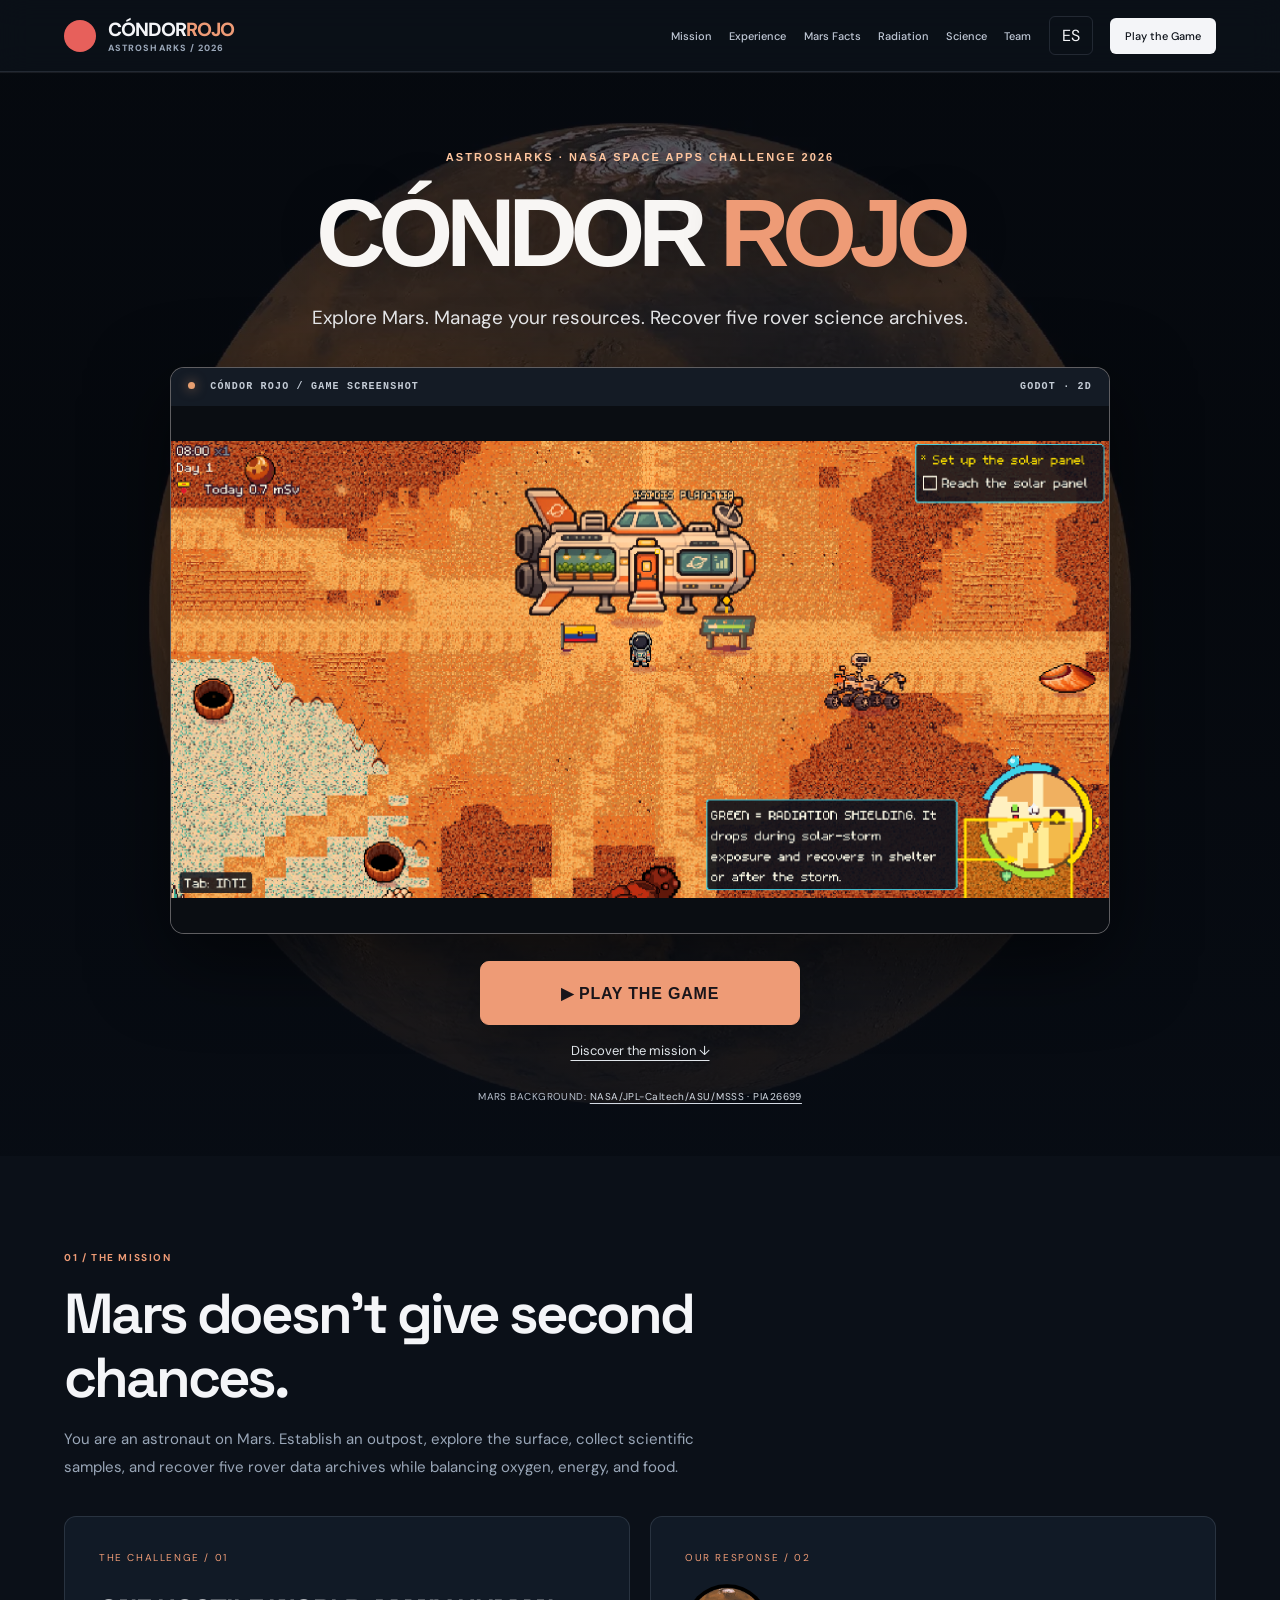
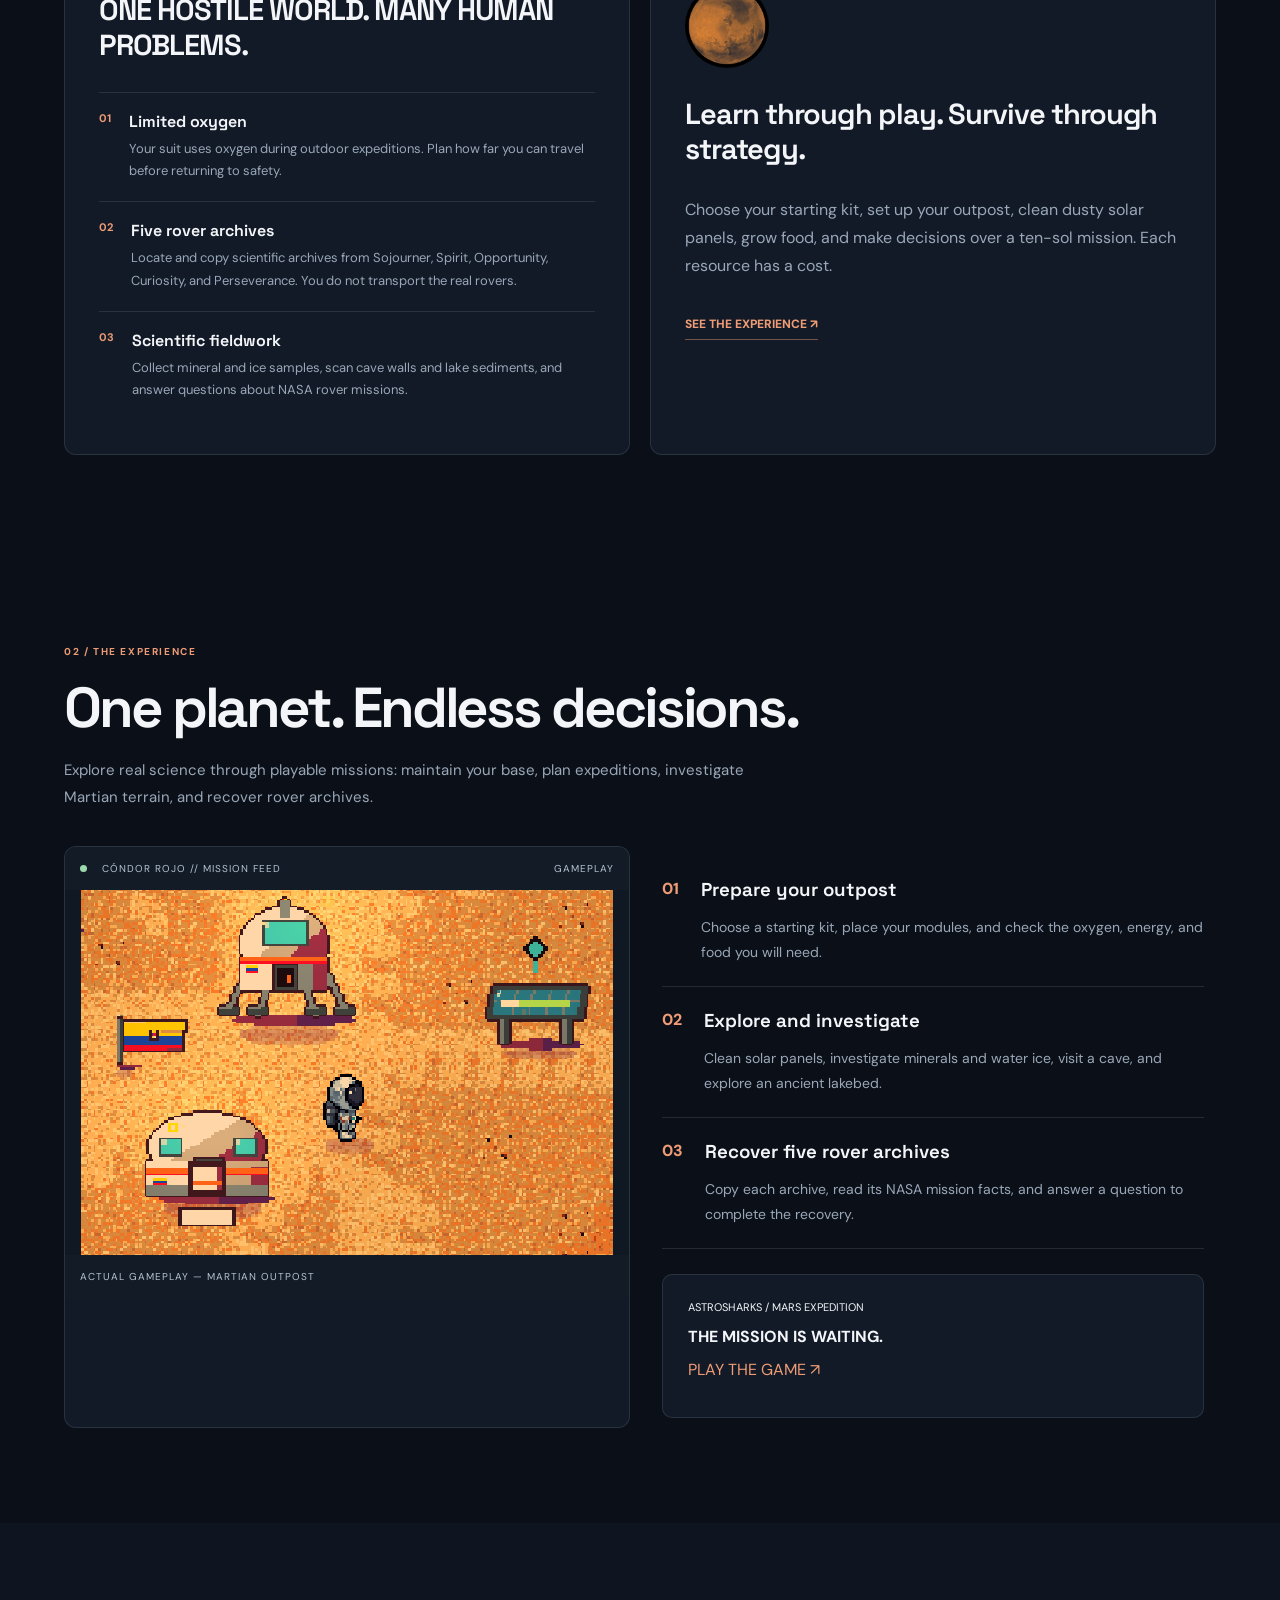
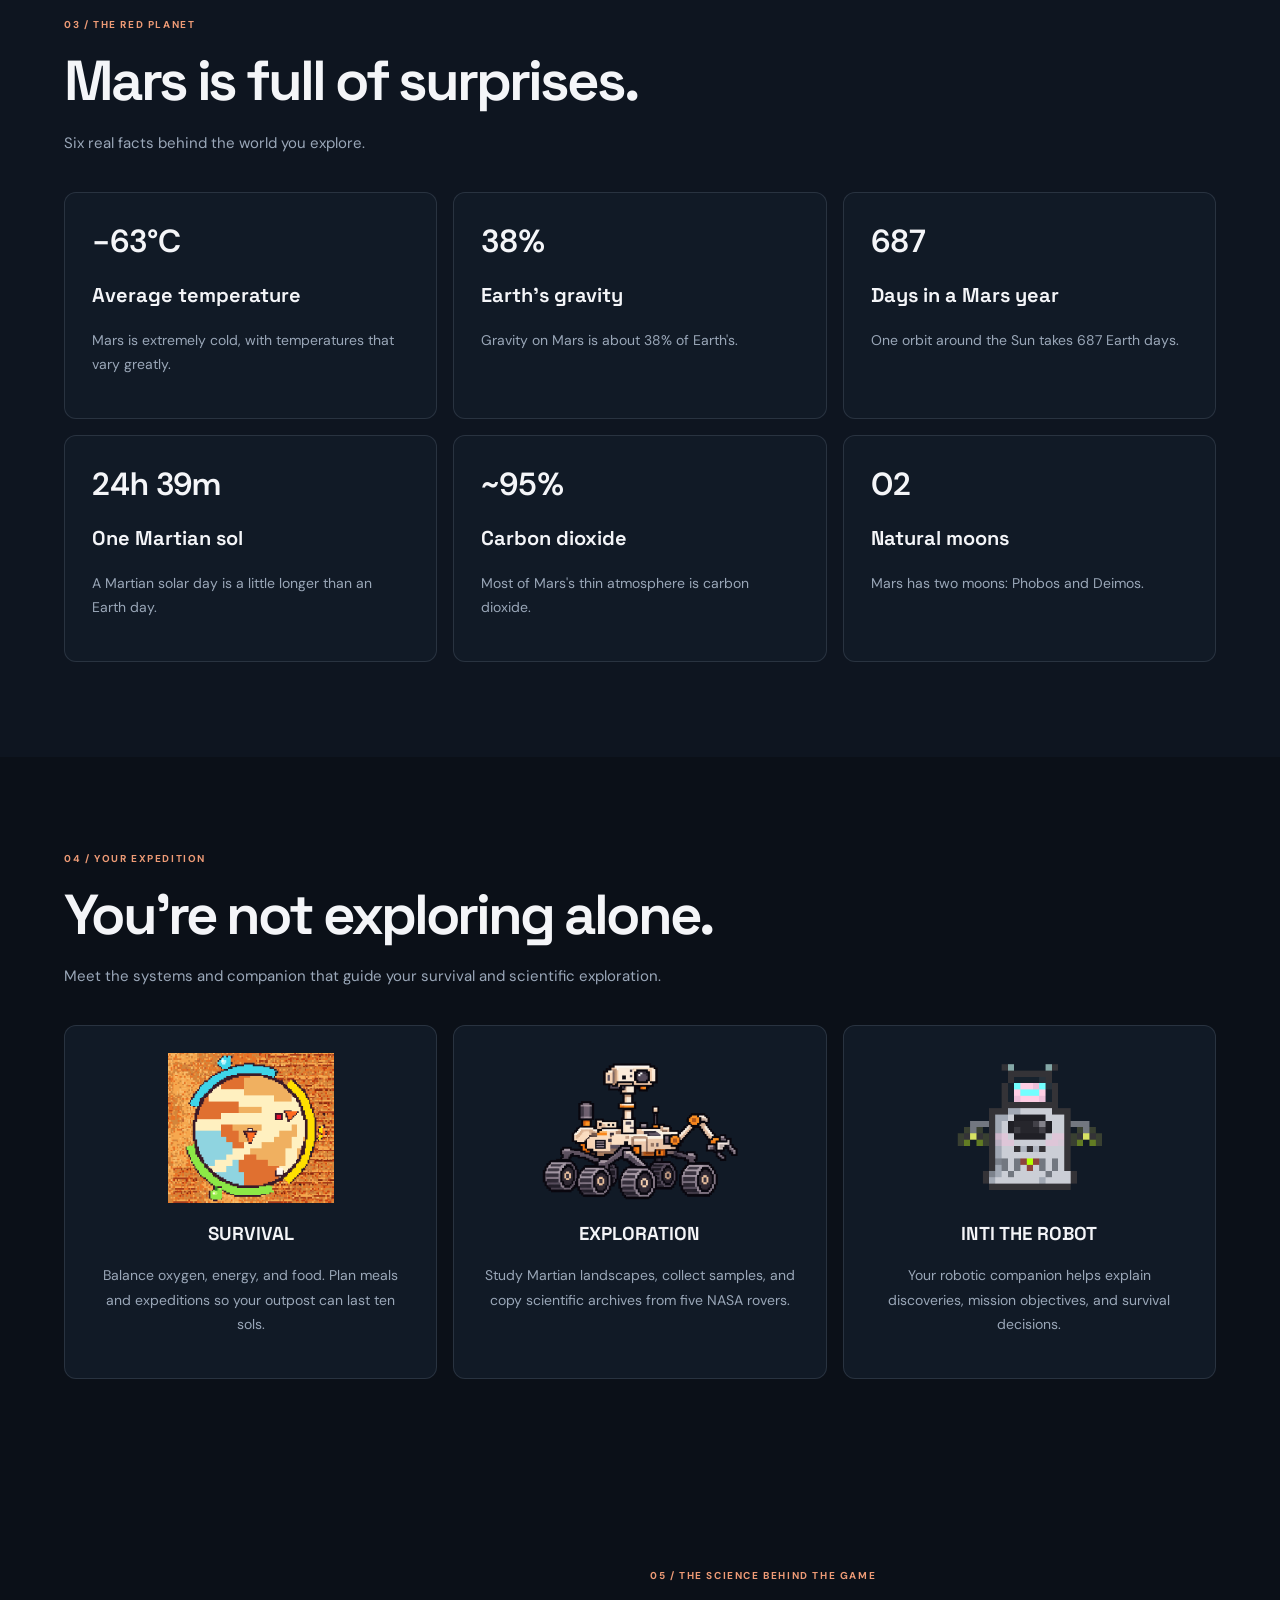
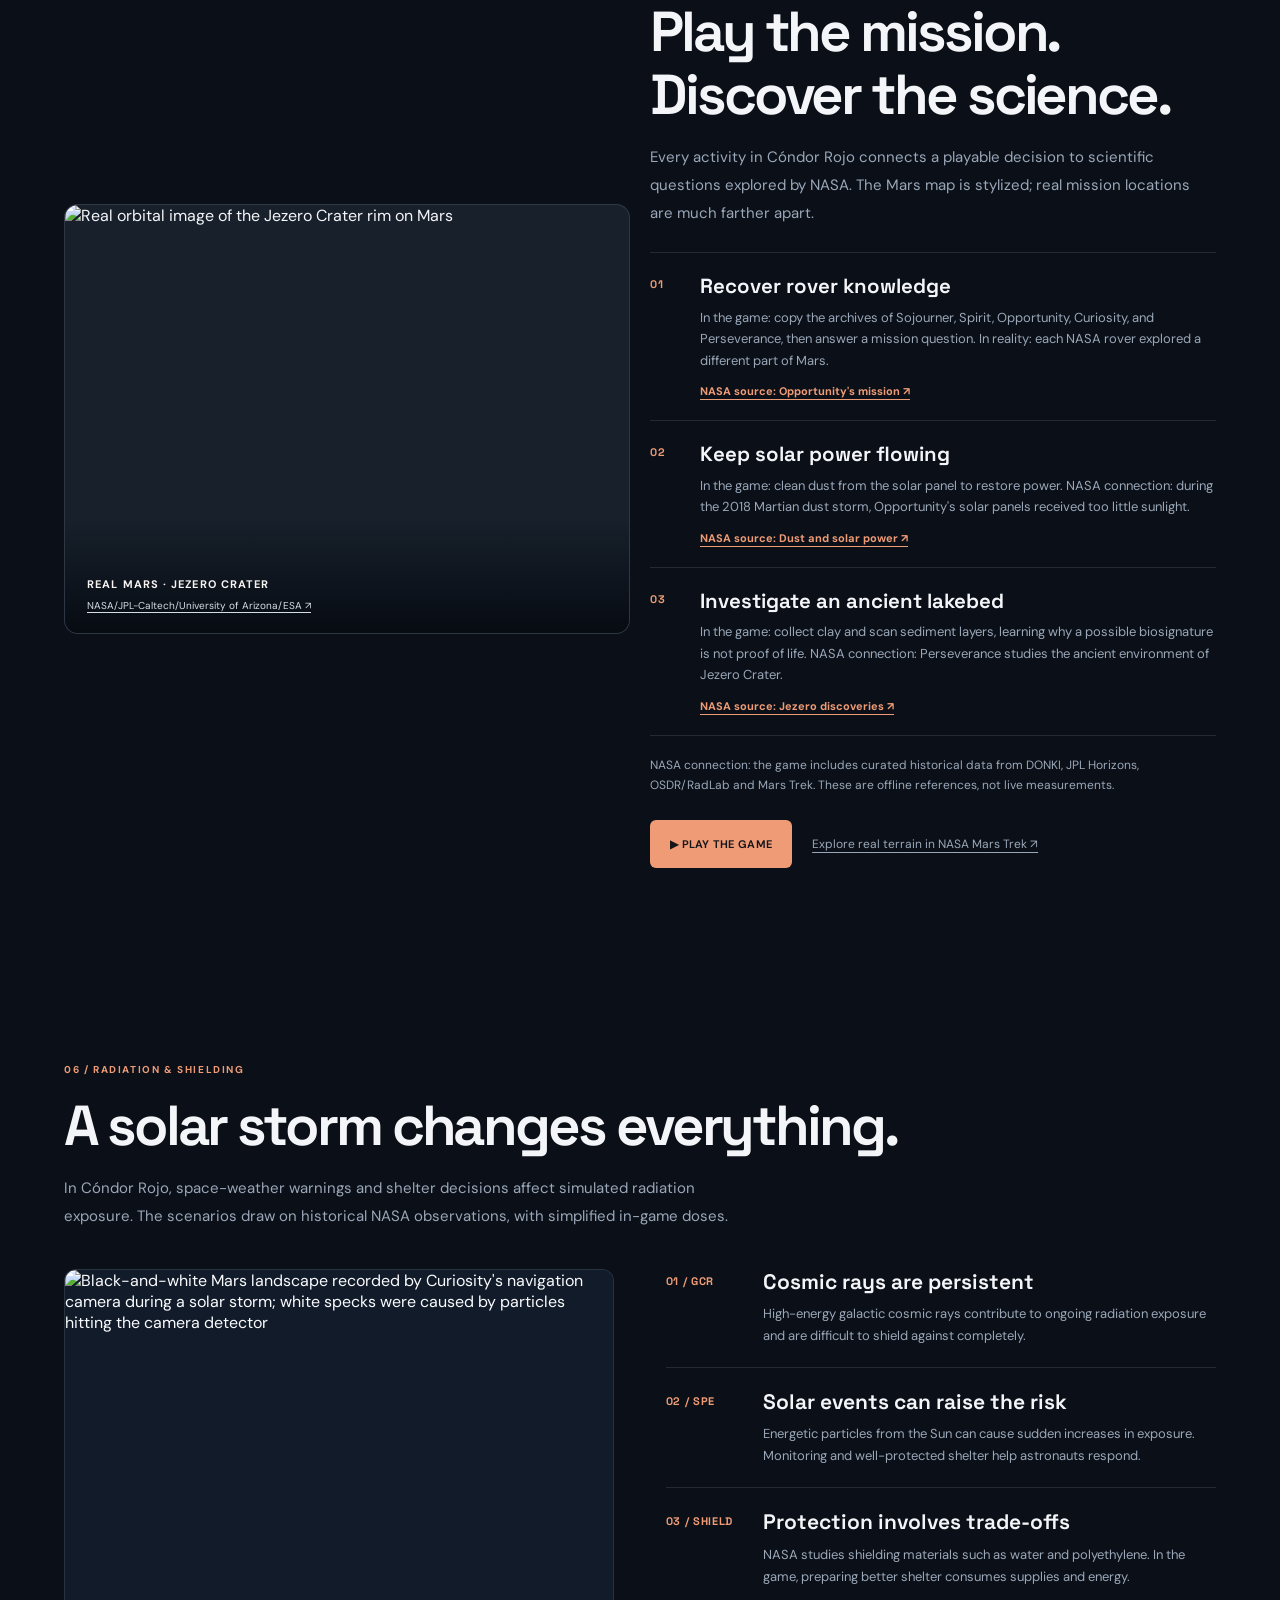
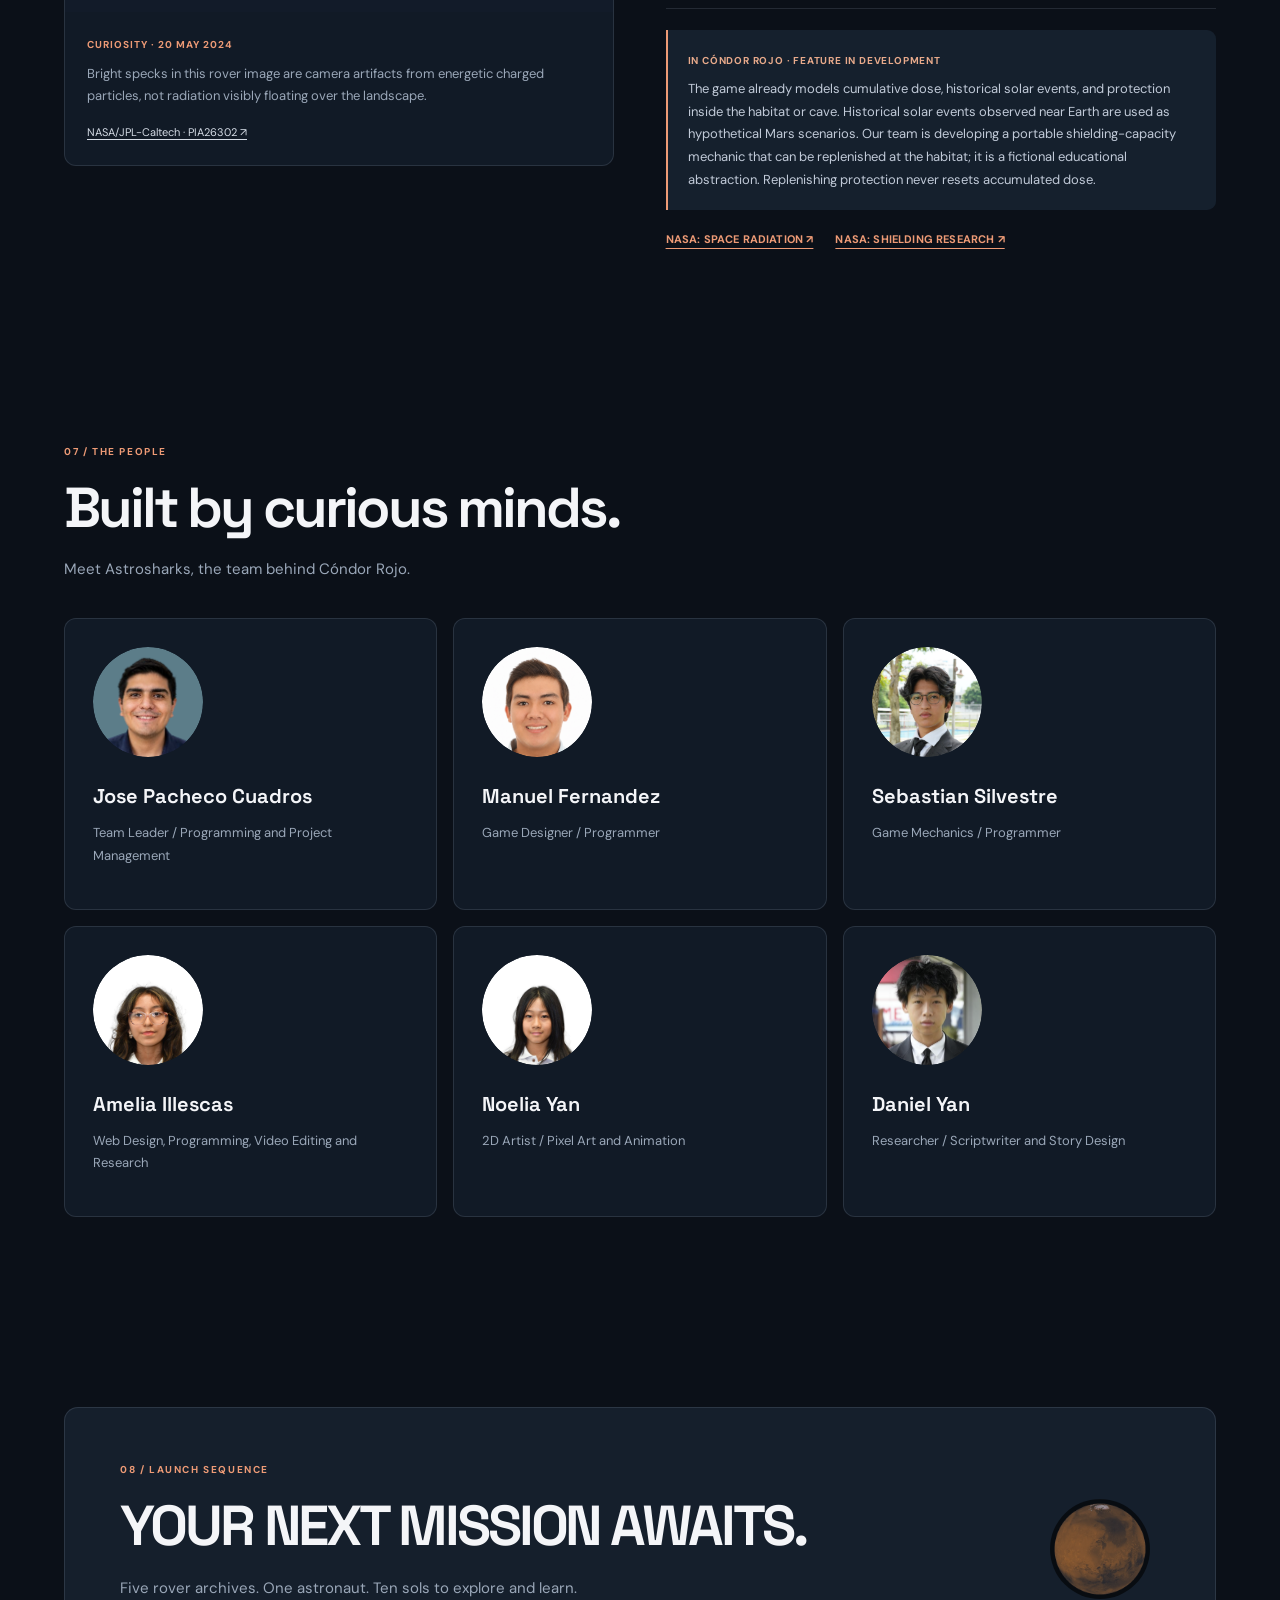
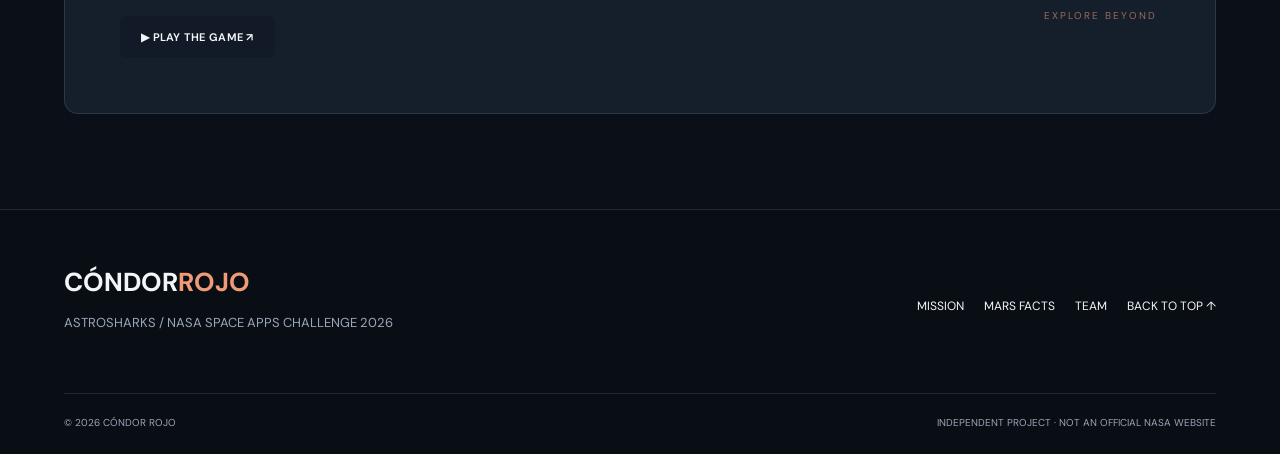
==== commit 5fed3f4a: "Update index.html" ====
--- a/index.html
+++ b/index.html
@@ -1,3 +1,4 @@
+<!--HTML FOR LANDING PAGE-->
 <!DOCTYPE html>
 <html lang="en">
 <head>
